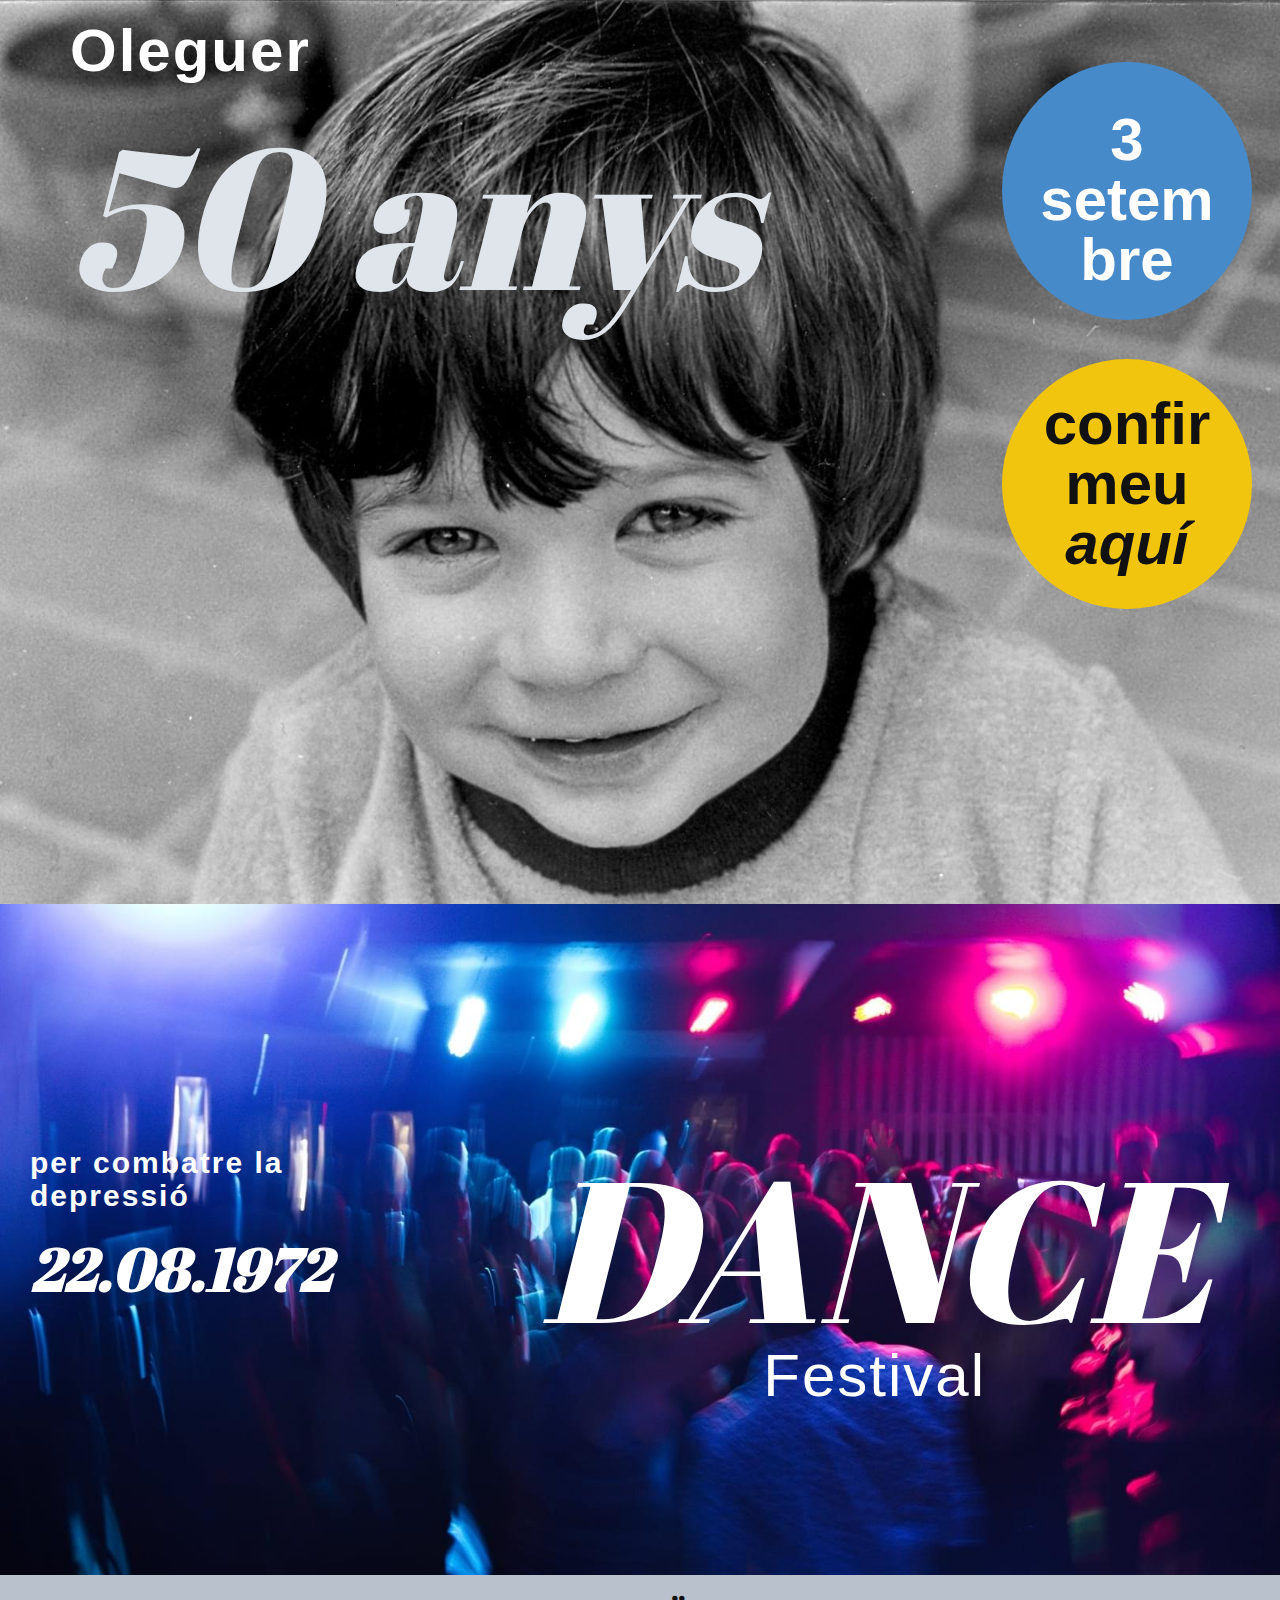
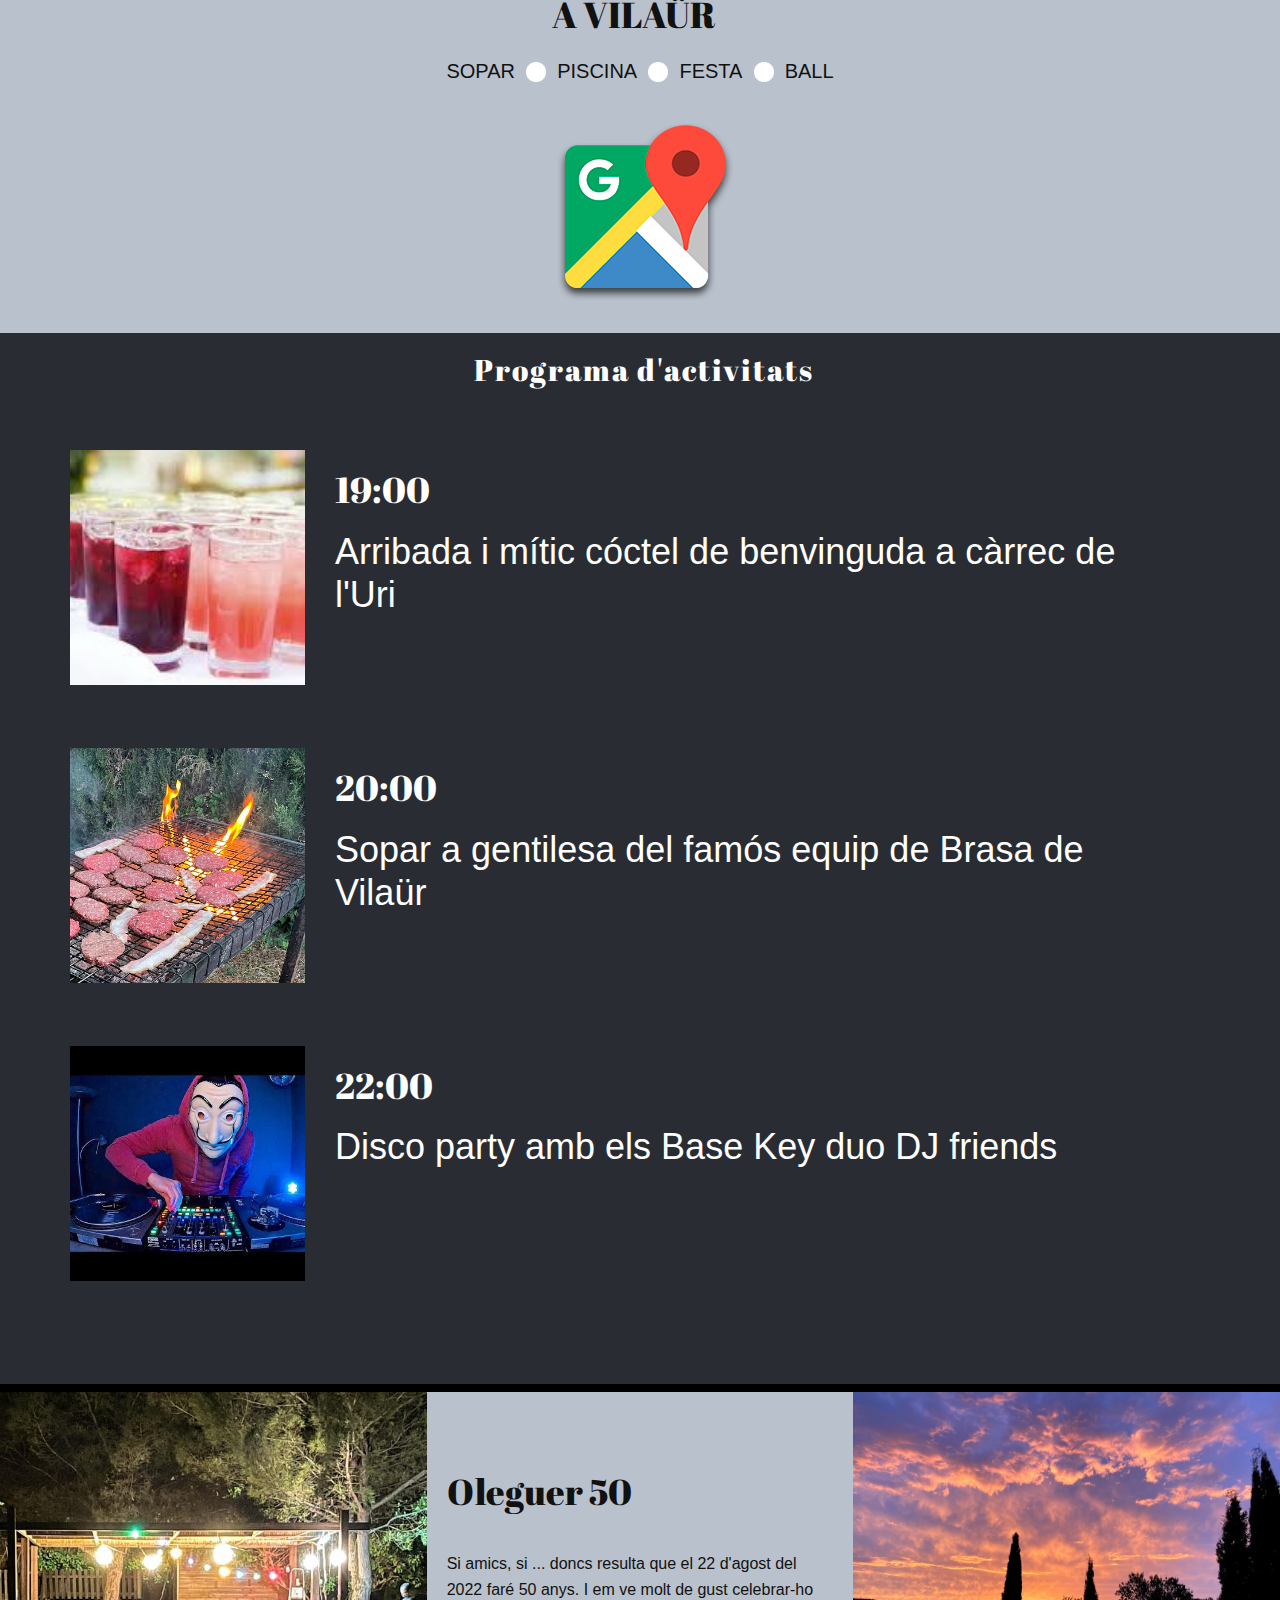
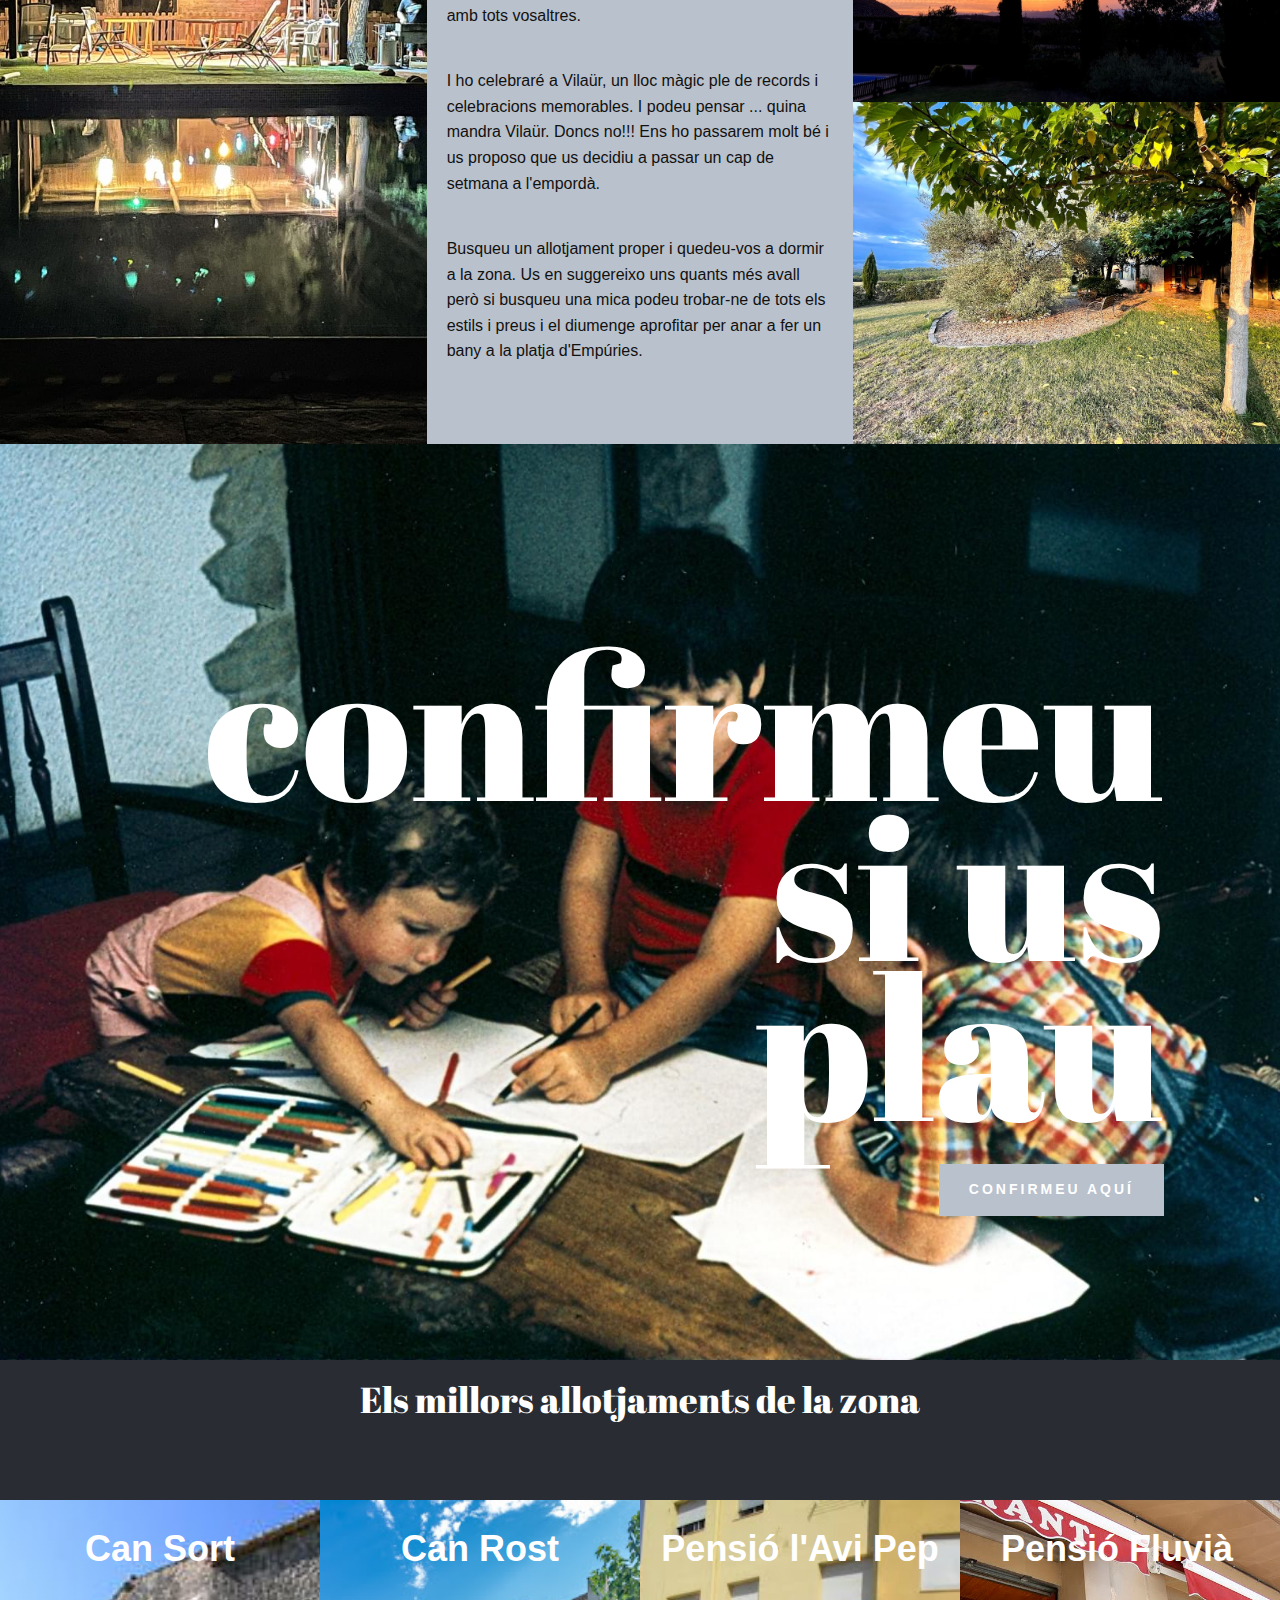
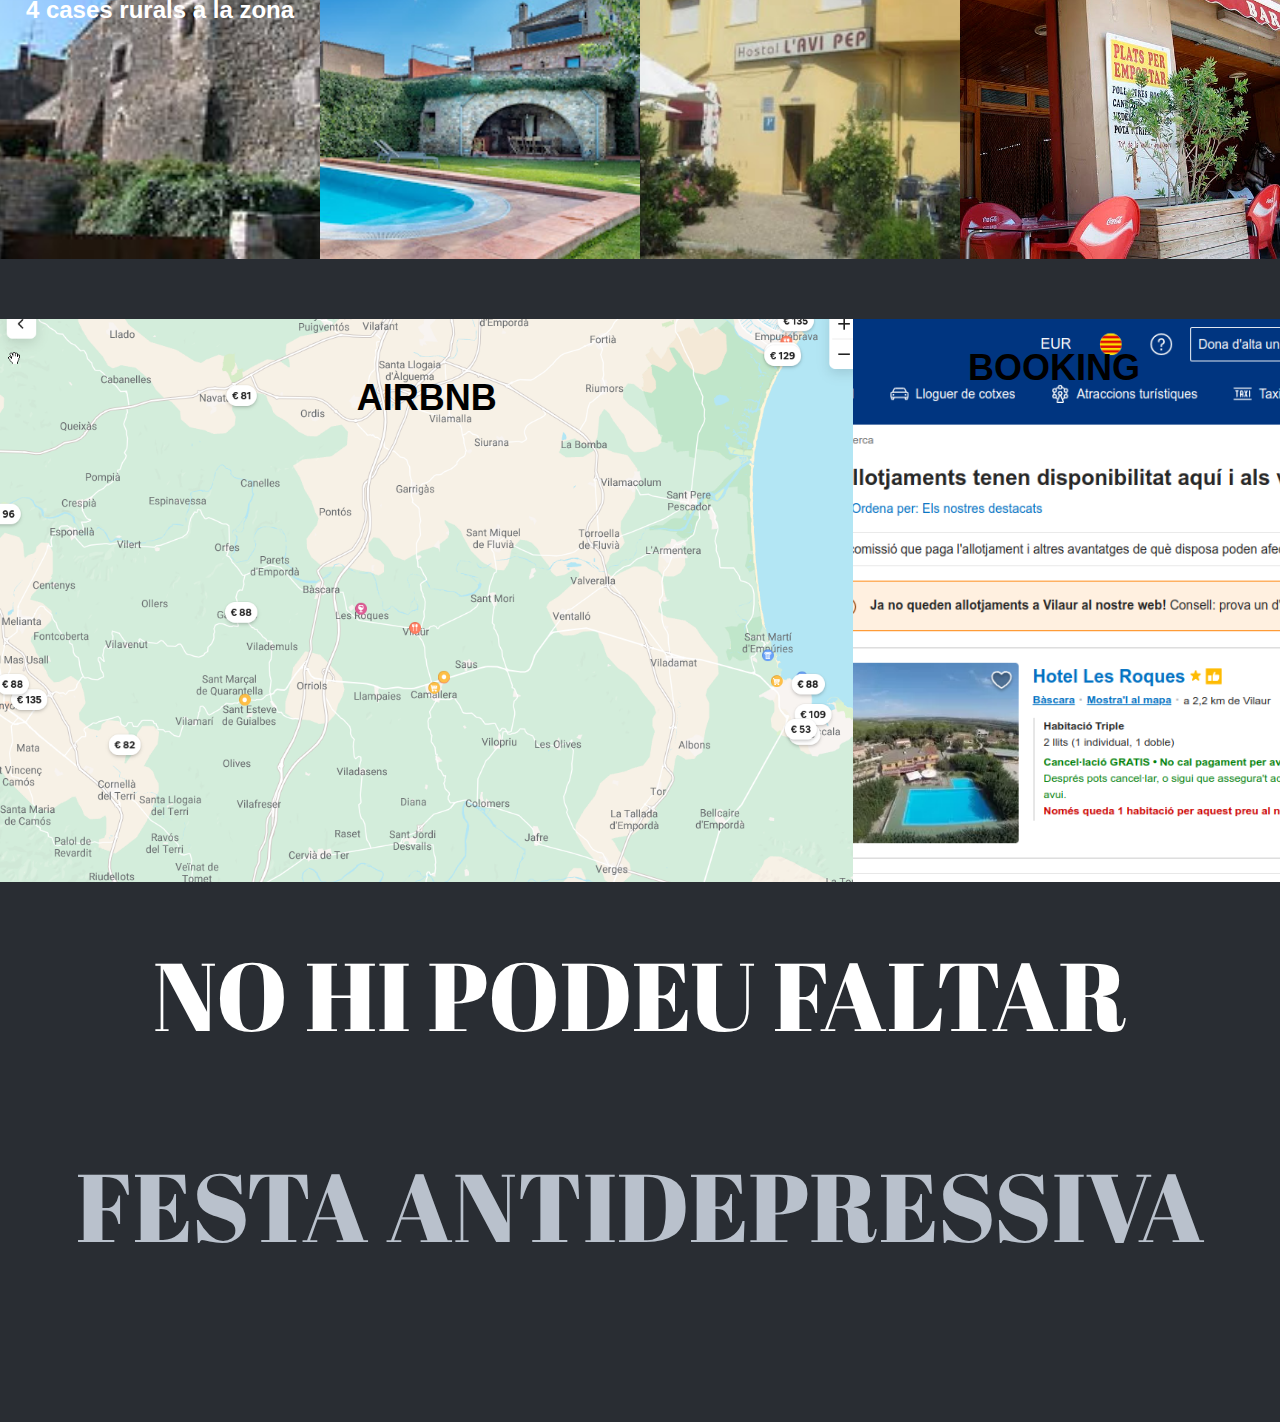
==== 50.html @ 733572c8 "Afegeixo title" ====
<!DOCTYPE html>
<html style="font-size: 16px;"><head>
    <meta name="viewport" content="width=device-width, initial-scale=1.0">
    <meta charset="utf-8">
    <meta name="keywords" content=""><meta name="description" content="">
    <title>Invitació a la celebració dels 50 anys de l'Oleguer.</title>
    <link rel="stylesheet" href="nicepage.css" media="screen">
    <script class="u-script" type="text/javascript" src="jquery-1.9.1.min.js" defer=""></script>
    <script class="u-script" type="text/javascript" src="nicepage.js" defer=""></script>
<link rel="stylesheet" data-font="Abril+Fatface:400" href="https://fonts.googleapis.com/css?family=Abril+Fatface:400">
<link rel="icon" type="image/x-icon" href="images/favicon.ico">
</head>
<body class="u-body u-hide-header u-xl-mode" data-style="blank" data-posts="" data-global-section-properties="{&quot;colorings&quot;:{&quot;light&quot;:[&quot;clean&quot;],&quot;colored&quot;:[&quot;clean&quot;],&quot;dark&quot;:[&quot;dark&quot;]}}" data-source="fix" data-template-id="1305316" data-lang="en" data-page-sections-style="[]" data-page-coloring-types="{&quot;light&quot;:[&quot;clean&quot;],&quot;colored&quot;:[&quot;clean&quot;],&quot;dark&quot;:[&quot;dark&quot;]}" data-page-category="&quot;Basic&quot;"><section class="u-align-left u-clearfix u-image u-block-00aa-1" custom-posts-hash="[]" data-style="blank" data-section-properties="{&quot;margin&quot;:&quot;none&quot;,&quot;stretch&quot;:true}" id="carousel_54cc" data-source="functional_fix" data-id="00aa" data-image-width="1623" data-image-height="1080">
        <div class="u-clearfix u-sheet u-block-00aa-2">
            
        <h1 class="u-align-left u-heading-font u-text u-text-body-alt-color u-title u-block-00aa-5">Oleguer&nbsp;</h1>
        <h2 class="u-custom-font u-text u-text-palette-5-light-2 u-block-00aa-6">​50 anys</h2>
        <div class="u-align-center u-container-style u-group u-palette-1-base u-shape-circle u-block-00aa-7">
          <div class="u-container-layout u-block-00aa-8">
            <h5 class="u-text u-block-00aa-9">3<br>setembre
              <!--span style="font-size: 2.25rem;"><i>setembre</i></span>
              <span style="font-size: 2.25rem;">​</span-->
            </h5>
          </div>
        </div><div class="u-align-center u-container-style u-group u-palette-3-base u-shape-circle u-block-00aa-10" data-href="https://form.jotform.com/221975116428358">
        <div class="u-container-layout u-valign-middle u-block-00aa-11"><h5 class="u-text u-block-00aa-12">confirmeu<br><i>aquí</i></h5></div>
        </div></div>
        
        
        
        
        
    <style data-mode="XL">@media (min-width: 1200px) {
  .u-block-00aa-1 {
    background-image: url("images/6273350222_73ae196e14_o.jpg");
    background-position: 50% 50%;
  }
  .u-block-00aa-2 {
    min-height: 904px;
  }
  .u-block-00aa-5 {
    font-size: 3.75rem !important;
    line-height: 1 !important;
    font-weight: 700 !important;
    letter-spacing: 2px !important;
    margin-top: 21px !important;
    margin-right: 600px !important;
    margin-bottom: 0 !important;
    margin-left: 0 !important;
  }
  .u-block-00aa-6 {
    font-family: "Abril Fatface" !important;
    font-size: 12.5rem !important;
    font-style: italic !important;
    line-height: 1.2 !important;
    margin-top: 12px !important;
    margin-left: 0 !important;
    margin-right: 0 !important;
    margin-bottom: 0 !important;
  }
  .u-block-00aa-7 {
    width: 250px;
    min-height: 250px;
    height: auto;
    margin-top: -271px;
    margin-right: -42px;
    margin-bottom: 0;
    margin-left: auto;
  }
  .u-block-00aa-8 {
    padding-top: 30px;
    padding-bottom: 30px;
    padding-left: 0;
    padding-right: 0;
  }
  .u-block-00aa-9 {
    font-size: 3.75rem;
    font-weight: 700;
    line-height: 1;
    margin-top: 18px;
    margin-left: 30px;
    margin-right: 30px;
    margin-bottom: 0;
  }
  .u-block-00aa-10 {
    min-height: 250px;
    height: auto;
    width: 250px;
    margin-top: 39px;
    margin-right: -42px;
    margin-bottom: 60px;
    margin-left: auto;
  }
  .u-block-00aa-11 {
    padding-top: 30px;
    padding-bottom: 30px;
    padding-left: 30px;
    padding-right: 30px;
  }
  .u-block-00aa-12 {
    font-size: 3.75rem;
    font-weight: 700;
    line-height: 1;
    margin-top: 0;
    margin-bottom: 0;
    margin-left: 0;
    margin-right: 0;
  }
}</style><style data-mode="LG">@media (max-width: 1199px) and (min-width: 992px) {
  .u-block-00aa-1 {
    background-image: url("images/6273350222_73ae196e14_o.jpg");
    background-position: 50% 50%;
  }
  .u-block-00aa-2 {
    min-height: 745px;
  }
  .u-block-00aa-5 {
    font-size: 3.75rem !important;
    line-height: 1 !important;
    font-weight: 700 !important;
    letter-spacing: 2px !important;
    margin-top: 21px;
    margin-right: 400px;
    margin-bottom: 0;
    margin-left: 0;
  }
  .u-block-00aa-6 {
    font-family: "Abril Fatface" !important;
    font-size: 12.5rem !important;
    font-style: italic !important;
    line-height: 1.2 !important;
    margin-top: 12px;
    margin-left: 0;
    margin-right: 0;
    margin-bottom: 0;
  }
  .u-block-00aa-7 {
    width: 250px;
    min-height: 250px;
    margin-top: -271px;
    margin-right: -42px;
    margin-bottom: 0;
    margin-left: auto;
  }
  .u-block-00aa-8 {
    padding-top: 30px;
    padding-bottom: 30px;
    padding-left: 0;
    padding-right: 0;
  }
  .u-block-00aa-9 {
    font-size: 3.75rem;
    font-weight: 700;
    line-height: 1;
    margin-top: 18px;
    margin-left: 30px;
    margin-right: 30px;
    margin-bottom: 0;
  }
  .u-block-00aa-10 {
    min-height: 250px;
    width: 250px;
    margin-top: 39px;
    margin-right: -42px;
    margin-bottom: 60px;
    margin-left: auto;
  }
  .u-block-00aa-11 {
    padding-top: 30px;
    padding-bottom: 30px;
    padding-left: 30px;
    padding-right: 30px;
  }
  .u-block-00aa-12 {
    font-size: 3.75rem;
    font-weight: 700;
    line-height: 1;
    margin-top: 0;
    margin-bottom: 0;
    margin-left: 0;
    margin-right: 0;
  }
}</style><style data-mode="MD" data-visited="true">@media (max-width: 991px) and (min-width: 768px) {
  .u-block-00aa-1 {
    background-image: url("images/6273350222_73ae196e14_o.jpg");
    background-position: 50% 50%;
  }
  .u-block-00aa-2 {
    min-height: 571px;
  }
  .u-block-00aa-5 {
    font-size: 3.75rem !important;
    line-height: 1 !important;
    font-weight: 700 !important;
    letter-spacing: 2px !important;
    margin-top: 21px;
    margin-right: 180px;
    margin-bottom: 0;
    margin-left: 0;
  }
  .u-block-00aa-6 {
    font-family: "Abril Fatface" !important;
    font-size: 8.5rem !important;
    font-style: italic !important;
    line-height: 1.2 !important;
    margin-top: 12px;
    margin-left: 0;
    margin-right: 0;
    margin-bottom: 0;
  }
  .u-block-00aa-7 {
    width: 250px;
    min-height: 250px;
    margin-top: -271px;
    margin-right: -42px;
    margin-bottom: 0;
    margin-left: auto;
  }
  .u-block-00aa-8 {
    padding-top: 30px;
    padding-bottom: 30px;
    padding-left: 0;
    padding-right: 0;
  }
  .u-block-00aa-9 {
    font-size: 3.75rem;
    font-weight: 700;
    line-height: 1;
    margin-top: 18px;
    margin-left: 30px;
    margin-right: 30px;
    margin-bottom: 0;
  }
  .u-block-00aa-10 {
    min-height: 250px;
    width: 250px;
    margin-top: 39px;
    margin-right: -42px;
    margin-bottom: 60px;
    margin-left: auto;
  }
  .u-block-00aa-11 {
    padding-top: 30px;
    padding-bottom: 30px;
    padding-left: 30px;
    padding-right: 30px;
  }
  .u-block-00aa-12 {
    font-size: 3.75rem;
    font-weight: 700;
    line-height: 1;
    margin-top: 0;
    margin-bottom: 0;
    margin-left: 0;
    margin-right: 0;
  }
}</style><style data-mode="SM">@media (max-width: 767px) and (min-width: 576px) {
  .u-block-00aa-1 {
    background-image: url("images/6273350222_73ae196e14_o.jpg");
    background-position: 50% 50%;
  }
  .u-block-00aa-2 {
    min-height: 428px;
  }
  .u-block-00aa-5 {
    font-size: 3.75rem !important;
    line-height: 1 !important;
    font-weight: 700 !important;
    letter-spacing: 2px !important;
    margin-top: 21px;
    margin-right: 0;
    margin-bottom: 0;
    margin-left: 0;
  }
  .u-block-00aa-6 {
    font-family: "Abril Fatface" !important;
    font-size: 6.5rem !important;
    font-style: italic !important;
    line-height: 1.2 !important;
    margin-top: 12px;
    margin-left: 0;
    margin-right: 0;
    margin-bottom: 0;
  }
  .u-block-00aa-7 {
    width: 250px;
    min-height: 250px;
    margin-top: -271px;
    margin-right: -42px;
    margin-bottom: 0;
    margin-left: auto;
  }
  .u-block-00aa-8 {
    padding-top: 30px;
    padding-bottom: 30px;
    padding-left: 0;
    padding-right: 0;
  }
  .u-block-00aa-9 {
    font-size: 3.75rem;
    font-weight: 700;
    line-height: 1;
    margin-top: 18px;
    margin-left: 30px;
    margin-right: 30px;
    margin-bottom: 0;
  }
  .u-block-00aa-10 {
    min-height: 250px;
    width: 250px;
    margin-top: 39px;
    margin-right: -42px;
    margin-bottom: 60px;
    margin-left: auto;
  }
  .u-block-00aa-11 {
    padding-top: 30px;
    padding-bottom: 30px;
    padding-left: 10px;
    padding-right: 10px;
  }
  .u-block-00aa-12 {
    font-size: 3.75rem;
    font-weight: 700;
    line-height: 1;
    margin-top: 0;
    margin-bottom: 0;
    margin-left: 0;
    margin-right: 0;
  }
}</style><style data-mode="XS" data-visited="true">@media (max-width: 575px) {
  .u-block-00aa-1 {
    background-image: url("images/6273350222_73ae196e14_o.jpg");
    background-position: 50% 50%;
  }
  .u-block-00aa-2 {
    min-height: 269px;
  }
  .u-block-00aa-5 {
    font-size: 3rem !important;
    line-height: 1 !important;
    font-weight: 700 !important;
    letter-spacing: 2px !important;
    margin-top: 21px;
    margin-right: 0;
    margin-bottom: 0;
    margin-left: 0;
  }
  .u-block-00aa-6 {
    font-family: "Abril Fatface" !important;
    font-size: 7.5rem !important;
    font-style: italic !important;
    line-height: 1.2 !important;
    margin-top: 12px;
    margin-left: 0;
    margin-right: 0;
    margin-bottom: 0;
  }
  .u-block-00aa-7 {
    width: 150px;
    min-height: 110px;
    #margin-top: -271px;
    #margin-right: -42px;
    margin-bottom: 0;
    margin-left: auto;
    border-radius: 0%;
    float: left;
  }
  .u-block-00aa-8 {
    padding-top: 0px;
    padding-bottom: 0px;
    padding-left: 0;
    padding-right: 0;
  }
  .u-block-00aa-9 {
    font-size: 1.75rem;
    font-weight: 700;
    line-height: 1;
    margin-top: 18px;
    margin-left: 30px;
    margin-right: 30px;
    margin-bottom: 0;
  }
  .u-block-00aa-10 {
    min-height: 110px;
    width: 150px;
    margin-top: 0px;
    margin-right: 25px;
    margin-bottom: 60px;
    margin-left: auto;
    border-radius: 0%;
    float: right;
  }
  .u-block-00aa-11 {
    padding-top: 0px;
    padding-bottom: 0px;
    padding-left: 10px;
    padding-right: 10px;
  }!important
  .u-block-00aa-12 {
    font-size: 1.75rem;
    font-weight: 700;
    line-height: 1;
    margin-top: 0;
    margin-bottom: 0;
    margin-left: 0;
    margin-right: 0;
  }
}</style></section><section class="u-clearfix u-image u-block-8f3b-1" custom-posts-hash="[]" data-style="blank" data-section-properties="{&quot;margin&quot;:&quot;none&quot;,&quot;stretch&quot;:true}" id="carousel_bd30" data-source="functional_fix" data-id="8f3b" data-image-width="1620" data-image-height="1080">
        <div class="u-clearfix u-expanded-width u-layout-wrap u-block-8f3b-3">
            <div class="u-layout">
                <div class="u-layout-row">
                    <div class="u-align-center-sm u-align-center-xs u-container-style u-layout-cell u-left-cell u-size-22 u-block-8f3b-4">
                        <div class="u-container-layout u-block-8f3b-5">
                            <h2 class="u-text u-text-body-alt-color u-block-8f3b-11">per combatre la depressió</h2>
                            <h3 class="u-custom-font u-text u-text-body-alt-color u-block-8f3b-12">22.08.1972</h3>
                            
                        </div>
                    </div>
                    <div class="u-align-center u-container-style u-layout-cell u-right-cell u-shape-rectangle u-size-38 u-block-8f3b-6">
                        <div class="u-container-layout u-block-8f3b-7">
                            <h1 class="u-custom-font u-text u-text-body-alt-color u-title u-block-8f3b-9">dance</h1>
                                <h1 class="u-text u-text-body-alt-color u-block-8f3b-10">Festival</h1>
                        </div>
                    </div>
                </div>
            </div>
        </div>
        <style data-mode="XL" data-visited="true">@media (min-width: 1200px) {
  .u-block-8f3b-1 {
    background-image: url("images/pexels-photo-801863.jpeg");
    background-position: 50% 50%;
    min-height: 671px;
  }
  .u-block-8f3b-3 {
    margin-top: 50px;
    margin-bottom: -36px;
  }
  .u-block-8f3b-4 {
    min-height: 571px;
  }
  .u-block-8f3b-5 {
    padding-top: 30px;
    padding-bottom: 30px;
    padding-left: 30px;
    padding-right: 30px;
  }
  .u-block-8f3b-11 {
    margin-top: 162px !important;
    margin-bottom: 0 !important;
    font-size: 1.875rem !important;
    letter-spacing: 2px !important;
    text-transform: none !important;
    font-weight: 700 !important;
  }
  .u-block-8f3b-12 {
    font-size: 3.75rem !important;
    margin-bottom: 0 !important;
    margin-top: 20px !important;
    font-style: italic !important;
    font-weight: 700 !important;
    font-family: "Abril Fatface" !important;
  }
  .u-block-8f3b-6 {
    min-height: 571px;
  }
  .u-block-8f3b-7 {
    padding-top: 0;
    padding-left: 30px;
    padding-right: 30px;
    padding-bottom: 30px;
  }
  .u-block-8f3b-9 {
    text-transform: uppercase;
    font-size: 12.5rem !important;
    line-height: 1 !important;
    font-family: "Abril Fatface";
    font-style: italic !important;
    font-weight: 400 !important;
    margin-top: 192px !important;
    margin-left: 0 !important;
    margin-right: 0 !important;
    margin-bottom: 0 !important;
  }
  .u-block-8f3b-10 {
    line-height: 1 !important;
    font-size: 3.75rem !important;
    letter-spacing: 2px !important;
    text-transform: none !important;
    margin-top: 0 !important;
    margin-bottom: 0 !important;
    margin-left: 0 !important;
    margin-right: 0 !important;
  }
}</style>
        <style data-mode="LG" data-visited="true">@media (max-width: 1199px) and (min-width: 992px) {
  .u-block-8f3b-1 {
    min-height: 571px;
    background-image: url("images/pexels-photo-801863.jpeg");
    background-position: 50% 50%;
  }
  .u-block-8f3b-3 {
    margin-top: 50px;
    margin-bottom: -123px;
    position: relative;
  }
  .u-block-8f3b-4 {
    min-height: 471px;
  }
  .u-block-8f3b-5 {
    padding-top: 30px;
    padding-bottom: 30px;
    padding-left: 30px;
    padding-right: 30px;
  }
  .u-block-8f3b-11 {
    margin-top: 162px !important;
    font-weight: 700 !important;
    text-transform: none !important;
    margin-bottom: 0 !important;
    font-size: 1.875rem !important;
    letter-spacing: 2px !important;
  }
  .u-block-8f3b-12 {
    font-size: 3.75rem !important;
    font-weight: 700 !important;
    margin-bottom: 0 !important;
    margin-top: 20px !important;
    font-style: italic !important;
    font-family: "Abril Fatface" !important;
  }
  .u-block-8f3b-6 {
    min-height: 471px;
  }
  .u-block-8f3b-7 {
    padding-top: 0;
    padding-bottom: 30px;
    padding-left: 30px;
    padding-right: 30px;
  }
  .u-block-8f3b-9 {
    font-weight: 400 !important;
    text-transform: uppercase !important;
    font-size: 9.375rem !important;
    line-height: 1 !important;
    font-family: "Abril Fatface" !important;
    font-style: italic !important;
    margin-top: 0;
    margin-bottom: 0;
    margin-left: 0;
    margin-right: 0;
  }
  .u-block-8f3b-10 {
    text-transform: none !important;
    font-size: 3.75rem !important;
    line-height: 1 !important;
    margin-top: 0 !important;
    margin-bottom: 0;
    margin-left: 0;
    margin-right: 0;
    letter-spacing: 2px !important;
  }
}</style>
        <style data-mode="MD" data-visited="true">@media (max-width: 991px) and (min-width: 768px) {
  .u-block-8f3b-1 {
    min-height: 495px;
    background-image: url("images/pexels-photo-801863.jpeg");
    background-position: 50% 50%;
  }
  .u-block-8f3b-3 {
    margin-top: 50px;
    margin-bottom: -132px;
    position: relative;
  }
  .u-block-8f3b-4 {
    min-height: 395px;
  }
  .u-block-8f3b-5 {
    padding-top: 30px;
    padding-bottom: 30px;
    padding-left: 30px;
    padding-right: 30px;
  }
  .u-block-8f3b-11 {
    margin-top: 162px;
    font-weight: 700;
    text-transform: none;
    margin-bottom: 0;
    font-size: 1.875rem;
    letter-spacing: 2px;
  }
  .u-block-8f3b-12 {
    font-size: 2.25rem;
    font-weight: 700;
    margin-bottom: 0;
    margin-top: 20px;
    font-style: italic;
    font-family: "Abril Fatface";
  }
  .u-block-8f3b-6 {
    min-height: 395px;
  }
  .u-block-8f3b-7 {
    padding-top: 0;
    padding-bottom: 30px;
    padding-left: 30px;
    padding-right: 30px;
  }
  .u-block-8f3b-9 {
    font-weight: 400;
    text-transform: uppercase;
    font-size: 8rem;
    line-height: 1;
    font-family: "Abril Fatface";
    font-style: italic;
    margin-top: 0;
    margin-bottom: 0;
    margin-left: 0;
    margin-right: 0;
  }
  .u-block-8f3b-10 {
    text-transform: none;
    font-size: 3.75rem;
    line-height: 1;
    margin-top: 0;
    margin-bottom: 0;
    margin-left: 0;
    margin-right: 0;
    letter-spacing: 2px;
  }
}</style>
        <style data-mode="SM" data-visited="true">@media (max-width: 767px) and (min-width: 576px) {
  .u-block-8f3b-1 {
    min-height: 536px;
    background-image: url("images/pexels-photo-801863.jpeg");
    background-position: 50% 50%;
  }
  .u-block-8f3b-3 {
    margin-top: 50px;
    margin-bottom: 26px;
    position: relative;
  }
  .u-block-8f3b-4 {
    min-height: 100px;
  }
  .u-block-8f3b-5 {
    padding-top: 30px;
    padding-bottom: 30px;
    padding-left: 10px;
    padding-right: 10px;
  }
  .u-block-8f3b-11 {
    font-weight: 700 !important;
    text-transform: none !important;
    font-size: 1.875rem !important;
    letter-spacing: 2px !important;
    width: auto;
    margin-top: 0;
    margin-bottom: 0;
    margin-left: 0;
    margin-right: 0;
  }
  .u-block-8f3b-12 {
    font-size: 2.25rem !important;
    font-weight: 700 !important;
    font-style: italic !important;
    font-family: "Abril Fatface" !important;
    width: auto;
    margin-top: 20px;
    margin-left: 0;
    margin-right: 0;
    margin-bottom: 0;
  }
  .u-block-8f3b-6 {
    min-height: 100px;
  }
  .u-block-8f3b-7 {
    padding-top: 0;
    padding-bottom: 30px;
    padding-left: 10px;
    padding-right: 10px;
  }
  .u-block-8f3b-9 {
    font-weight: 400;
    text-transform: uppercase;
    font-size: 8rem;
    line-height: 1;
    font-family: "Abril Fatface";
    font-style: italic;
    margin-top: 0;
    margin-left: 0;
    margin-right: 0;
    margin-bottom: 0;
  }
  .u-block-8f3b-10 {
    text-transform: none;
    font-size: 3.75rem;
    line-height: 1;
    margin-top: 0;
    margin-bottom: 0;
    margin-left: 0;
    margin-right: 0;
    letter-spacing: 2px;
  }
}</style>
        <style data-mode="XS" data-visited="true">@media (max-width: 575px) {
  .u-block-8f3b-1 {
    min-height: 337px;
    background-image: url("images/pexels-photo-801863.jpeg");
    background-position: 50% 50%;
  }
  .u-block-8f3b-3 {
    margin-top: 50px;
    margin-bottom: 26px;
    position: relative;
  }
  .u-block-8f3b-4 {
    min-height: 100px;
  }
  .u-block-8f3b-5 {
    padding-top: 30px;
    padding-bottom: 30px;
    padding-left: 10px;
    padding-right: 10px;
  }
  .u-block-8f3b-11 {
    margin-top: 0;
    font-weight: 700 !important;
    text-transform: none !important;
    margin-bottom: 0 !important;
    font-size: 1.5rem !important;
    letter-spacing: 2px !important;
    width: auto;
    margin-left: 0;
    margin-right: 0;
  }
  .u-block-8f3b-12 {
    font-size: 2.75rem;
    font-weight: 700;
    margin-bottom: 0;
    margin-top: 20px;
    font-style: italic;
    font-family: "Abril Fatface";
    width: auto;
    margin-left: 0;
    margin-right: 0;
  }
  .u-block-8f3b-6 {
    min-height: 100px;
  }
  .u-block-8f3b-7 {
    padding-top: 0;
    padding-bottom: 30px;
    padding-left: 10px;
    padding-right: 10px;
  }
  .u-block-8f3b-9 {
    font-weight: 400;
    text-transform: uppercase;
    font-size: 6rem;
    line-height: 1;
    font-family: "Abril Fatface";
    font-style: italic;
    margin-top: 134px;
    margin-left: 0;
    margin-right: 0;
    margin-bottom: 0;
  }
  .u-block-8f3b-10 {
    text-transform: none;
    font-size: 2.25rem;
    line-height: 1;
    letter-spacing: 2px;
    margin-top: 0;
    margin-bottom: 0;
    margin-left: 0;
    margin-right: 0;
  }
}</style>
    </section><section class="u-align-center u-clearfix u-palette-5-base u-block-e535-1" custom-posts-hash="[]" data-style="blank" data-section-properties="{&quot;margin&quot;:&quot;none&quot;,&quot;stretch&quot;:true}" id="sec-2915" data-source="Blank" data-id="e535">
  <div class="u-clearfix u-sheet u-valign-middle-sm u-valign-middle-xs u-block-e535-2"><h2 class="u-custom-font u-text u-text-default u-block-e535-3">​A VILAÜR&nbsp;&nbsp;</h2><p class="u-text u-block-e535-4">SOPAR&nbsp;&nbsp;<span class="u-file-icon u-icon u-text-white u-block-e535-5"><img src="[data-uri]" alt="" data-original-src="images/481037-14.png" data-color="#000000"></span>&nbsp; PISCINA&nbsp;&nbsp;<span class="u-file-icon u-icon u-text-white u-block-e535-6"><img src="[data-uri]" alt="" data-original-src="images/481037-14.png" data-color="#000000"></span>&nbsp; FESTA&nbsp;&nbsp;<span class="u-file-icon u-icon u-text-white u-block-e535-7"><img src="[data-uri]" alt="" data-original-src="images/481037-14.png" data-color="#000000"></span>&nbsp; BALL</p>
    <a href="https://goo.gl/maps/9G5BFUnwrTUiEoLR7"><img src="images/pin-google-maps.png" /></a>

	</div>
<style data-mode="XL" data-visited="true">@media (min-width: 1200px) {
  .u-block-e535-1 {
    background-image: none;
  }
  .u-block-e535-2 {
    min-height: 310px;
  }
  .u-block-e535-3 {
    font-family: "Abril Fatface";
    font-size: 6rem;
    margin-top: 60px;
    margin-left: auto;
    margin-right: auto;
    margin-bottom: 0;
  }
  .u-block-e535-4 {
    font-size: 1.25rem;
    width: 541px;
    margin-top: 20px;
    margin-left: auto;
    margin-right: auto;
    margin-bottom: 0;
  }
  .u-block-e535-5 {
    font-size: 0.7em;
  }
  .u-block-e535-6 {
    font-size: 0.7em;
    background-image: none;
  }
  .u-block-e535-7 {
    font-size: 0.7em;
    background-image: none;
  }
  .u-block-e535-8 {
    width: 64px;
    margin-top: 30px;
    margin-left: auto;
    margin-right: auto;
    margin-bottom: 60px;
  }
}</style><style data-mode="LG">@media (max-width: 1199px) and (min-width: 992px) {
  .u-block-e535-1 {
    background-image: none;
  }
  .u-block-e535-2 {
    min-height: 310px;
  }
  .u-block-e535-3 {
    margin-bottom: 0;
    font-family: "Abril Fatface";
    font-size: 6rem;
    margin-top: 60px;
    margin-left: auto;
    margin-right: auto;
  }
  .u-block-e535-4 {
    margin-top: 20px;
    margin-right: auto;
    margin-bottom: 0;
    margin-left: auto;
    font-size: 1.25rem;
    width: 541px;
  }
  .u-block-e535-5 {
    font-size: 0.7em;
  }
  .u-block-e535-6 {
    background-image: none;
    font-size: 0.7em;
  }
  .u-block-e535-7 {
    background-image: none;
    font-size: 0.7em;
  }
  .u-block-e535-8 {
    width: 64px;
    margin-top: 30px;
    margin-left: auto;
    margin-right: auto;
    margin-bottom: 60px;
  }
}</style><style data-mode="MD">@media (max-width: 991px) and (min-width: 768px) {
  .u-block-e535-1 {
    background-image: none;
  }
  .u-block-e535-2 {
    min-height: 310px;
  }
  .u-block-e535-3 {
    margin-bottom: 0;
    font-family: "Abril Fatface";
    font-size: 6rem;
    margin-top: 60px;
    margin-left: auto;
    margin-right: auto;
  }
  .u-block-e535-4 {
    margin-top: 20px;
    margin-right: auto;
    margin-bottom: 0;
    margin-left: auto;
    font-size: 1.25rem;
    width: 541px;
  }
  .u-block-e535-5 {
    font-size: 0.7em;
  }
  .u-block-e535-6 {
    background-image: none;
    font-size: 0.7em;
  }
  .u-block-e535-7 {
    background-image: none;
    font-size: 0.7em;
  }
  .u-block-e535-8 {
    width: 64px;
    margin-top: 30px;
    margin-left: auto;
    margin-right: auto;
    margin-bottom: 60px;
  }
}</style><style data-mode="SM" data-visited="true">@media (max-width: 767px) and (min-width: 576px) {
  .u-block-e535-1 {
    background-image: none;
  }
  .u-block-e535-2 {
    min-height: 310px;
  }
  .u-block-e535-3 {
    font-family: "Abril Fatface";
    font-size: 6rem;
    margin-top: 43px;
    margin-left: auto;
    margin-right: auto;
    margin-bottom: 0;
  }
  .u-block-e535-4 {
    font-size: 1.25rem;
    width: 540px;
    margin-top: 20px;
    margin-left: auto;
    margin-right: auto;
    margin-bottom: 43px;
  }
  .u-block-e535-5 {
    font-size: 0.7em;
  }
  .u-block-e535-6 {
    background-image: none;
    font-size: 0.7em;
  }
  .u-block-e535-7 {
    background-image: none;
    font-size: 0.7em;
  }
  .u-block-e535-8 {
    width: 64px;
    margin-top: 30px;
    margin-left: auto;
    margin-right: auto;
    margin-bottom: 60px;
  }
}</style><style data-mode="XS" data-visited="true">@media (max-width: 575px) {
  .u-block-e535-1 {
    background-image: none;
  }
  .u-block-e535-2 {
    min-height: 310px;
  }
  .u-block-e535-3 {
    font-family: "Abril Fatface";
    font-size: 3rem;
    margin-top: -3px;
    margin-left: auto;
    margin-right: auto;
    margin-bottom: 0;
  }
  .u-block-e535-4 {
    font-size: 1.25rem;
    width: 340px;
    margin-top: 20px;
    margin-left: auto;
    margin-right: auto;
    margin-bottom: -3px;
  }
  .u-block-e535-5 {
    font-size: 0.7em;
  }
  .u-block-e535-6 {
    background-image: none;
    font-size: 0.7em;
  }
  .u-block-e535-7 {
    background-image: none;
    font-size: 0.7em;
  }
  .u-block-e535-8 {
    width: 64px;
    margin-top: 30px;
    margin-left: auto;
    margin-right: auto;
    margin-bottom: 60px;
  }
}</style></section><section class="u-align-center u-clearfix u-palette-5-dark-3 u-block-7d73-1" custom-posts-hash="[]" data-style="blank" data-section-properties="{&quot;margin&quot;:&quot;none&quot;,&quot;stretch&quot;:true}" id="carousel_39ce" data-source="functional_fix" data-id="7d73">
  <div class="u-clearfix u-sheet u-block-7d73-2"><h1 class="u-custom-font u-text u-block-7d73-11">​<span class="u-icon u-block-7d73-26"></span>&nbsp;Programa d'activitats</h1><div class="u-expanded-width u-list u-block-7d73-3"><div class="u-repeater u-block-7d73-4">
    <div class="u-container-style u-list-item u-repeater-item u-block-7d73-5"><div class="u-container-layout u-similar-container u-block-7d73-6"><img src="images/cocktail.jpeg" alt="" class="u-image u-image-default u-preserve-proportions u-block-7d73-12" data-image-width="154" data-image-height="154"><h2 class="u-custom-font u-text u-block-7d73-15">19:00</h2><h5 class="u-custom-font u-font-pt-sans u-text u-block-7d73-18">Arribada i mític cóctel de benvinguda a càrrec de l'Uri</h5></div></div>
    <div class="u-container-style u-list-item u-repeater-item u-block-7d73-7"><div class="u-container-layout u-similar-container u-block-7d73-8"><img src="images/IMG_0306.jpg" alt="" class="u-image u-image-default u-preserve-proportions u-block-7d73-13" data-image-width="409" data-image-height="409"><h2 class="u-custom-font u-text u-block-7d73-16">20:00</h2><h5 class="u-custom-font u-font-pt-sans u-text u-block-7d73-19">Sopar a gentilesa del famós equip de Brasa de Vilaür</h5></div></div>
    <div class="u-container-style u-list-item u-repeater-item u-block-7d73-9"><div class="u-container-layout u-similar-container u-block-7d73-10"><img src="images/hqdefault.jpg" alt="" class="u-image u-image-default u-preserve-proportions u-block-7d73-14" data-image-width="360" data-image-height="360"><h2 class="u-custom-font u-text u-block-7d73-17">22:00</h2><h5 class="u-custom-font u-font-pt-sans u-text u-block-7d73-20">Disco party amb els Base Key duo DJ friends</h5></div></div>
</div></div></div>
<style data-mode="XL" data-visited="true">@media (min-width: 1200px) {
  .u-block-7d73-1 {
    background-image: none;
  }
  .u-block-7d73-2 {
    min-height: 1051px;
  }
  .u-block-7d73-11 {
    font-size: 6rem;
    letter-spacing: 2px;
    font-weight: 300;
    font-family: "Abril Fatface";
    margin-top: 63px;
    margin-left: 0;
    margin-right: 0;
    margin-bottom: 0;
  }
  .u-block-7d73-3 {
    margin-top: 30px;
    margin-bottom: 60px;
  }
  .u-block-7d73-4 {
    grid-template-columns: repeat(1, 100%);
    min-height: 883px;
    grid-gap: 10px;
  }
  .u-block-7d73-6 {
    padding-top: 30px;
    padding-right: 30px;
    padding-bottom: 22px;
    padding-left: 0;
  }
  .u-block-7d73-12 {
    width: 235px;
    height: 235px;
    margin-top: 0;
    margin-right: auto;
    margin-bottom: 0;
    margin-left: 0;
    float: left;
  }
  .u-block-7d73-15 {
    font-family: "Abril Fatface";
    margin-top: -235px;
    margin-right: 0;
    margin-bottom: 0;
    margin-left: 265px;
    font-size: 2.25rem;
  }
  .u-block-7d73-18 {
    margin-left: 265px;
    margin-right: 0;
    font-size: 2.25rem;
    margin-bottom: 0;
  }
  .u-block-7d73-8 {
    padding-top: 30px;
    padding-right: 30px;
    padding-bottom: 22px;
    padding-left: 0;
  }
  .u-block-7d73-13 {
    width: 235px;
    height: 235px;
    margin-top: 0;
    margin-right: auto;
    margin-bottom: 0;
    margin-left: 0;
    float:left;
  }
  .u-block-7d73-16 {
    font-family: "Abril Fatface";
    margin-top: -235px;
    margin-right: 0;
    margin-bottom: 0;
    margin-left: 265px;
    font-size: 2.25rem;
  }
  .u-block-7d73-19 {
    margin-left: 265px;
    margin-right: 0;
    font-size: 2.25rem;
    margin-bottom: 0;
  }
  .u-block-7d73-10 {
    padding-top: 30px;
    padding-right: 30px;
    padding-bottom: 22px;
    padding-left: 0;
  }
  .u-block-7d73-14 {
    width: 235px;
    height: 235px;
    margin-top: 0;
    margin-right: auto;
    margin-bottom: 0;
    margin-left: 0;
    float: left;
  }
  .u-block-7d73-17 {
    font-family: "Abril Fatface";
    margin-top: -235px;
    margin-right: 0;
    margin-bottom: 0;
    margin-left: 265px;
    font-size: 2.25rem;
  }
  .u-block-7d73-20 {
    margin-left: 265px;
    margin-right: 0;
    font-size: 2.25rem;
    margin-bottom: 0;
  }
}</style><style data-mode="LG" data-visited="true">@media (max-width: 1199px) and (min-width: 992px) {
  .u-block-7d73-1 {
    background-image: none;
  }
  .u-block-7d73-2 {
    min-height: 1051px;
  }
  .u-block-7d73-11 {
    font-weight: 300;
    letter-spacing: 2px;
    margin-top: 63px;
    margin-left: 0;
    margin-right: 0;
    margin-bottom: 0;
    font-size: 6rem;
    font-family: "Abril Fatface";
  }
  .u-block-7d73-3 {
    margin-top: 30px;
    margin-bottom: 60px;
    height: auto;
  }
  .u-block-7d73-4 {
    grid-template-columns: 100%;
    min-height: 883px;
    grid-gap: 10px;
  }
  .u-block-7d73-6 {
    padding-top: 30px;
    padding-bottom: 22px;
    padding-left: 0;
    padding-right: 30px;
  }
  .u-block-7d73-12 {
    width: 235px;
    height: 235px;
    margin-top: 0;
    margin-right: auto;
    margin-bottom: 0;
    margin-left: 0;
  }
  .u-block-7d73-15 {
    width: auto;
    margin-top: -235px;
    margin-right: 0;
    margin-bottom: 0;
    margin-left: 274px;
    font-size: 2.25rem;
    font-family: "Abril Fatface";
  }
  .u-block-7d73-18 {
    font-size: 2.25rem;
    width: auto;
    margin-top: 20px;
    margin-right: 0;
    margin-bottom: 0;
    margin-left: 274px;
  }
  .u-block-7d73-8 {
    padding-top: 30px;
    padding-bottom: 22px;
    padding-left: 0;
    padding-right: 30px;
  }
  .u-block-7d73-13 {
    width: 235px;
    height: 235px;
    margin-top: 0;
    margin-right: auto;
    margin-bottom: 0;
    margin-left: 0;
  }
  .u-block-7d73-16 {
    width: auto;
    margin-top: -235px;
    margin-right: 0;
    margin-bottom: 0;
    margin-left: 274px;
    font-size: 2.25rem;
    font-family: "Abril Fatface";
  }
  .u-block-7d73-19 {
    font-size: 2.25rem;
    width: auto;
    margin-top: 20px;
    margin-right: 0;
    margin-bottom: 0;
    margin-left: 274px;
  }
  .u-block-7d73-10 {
    padding-top: 30px;
    padding-bottom: 22px;
    padding-left: 0;
    padding-right: 30px;
  }
  .u-block-7d73-14 {
    width: 235px;
    height: 235px;
    margin-top: 0;
    margin-right: auto;
    margin-bottom: 0;
    margin-left: 0;
    float: left;
  }
  .u-block-7d73-17 {
    width: auto;
    margin-top: -235px;
    margin-right: 0;
    margin-bottom: 0;
    margin-left: 274px;
    font-size: 2.25rem;
    font-family: "Abril Fatface";
  }
  .u-block-7d73-20 {
    font-size: 2.25rem;
    width: auto;
    margin-top: 20px;
    margin-right: 0;
    margin-bottom: 0;
    margin-left: 274px;
  }
}</style><style data-mode="MD" data-visited="true">@media (max-width: 991px) and (min-width: 768px) {
  .u-block-7d73-1 {
    background-image: none;
  }
  .u-block-7d73-2 {
    min-height: 1051px;
  }
  .u-block-7d73-11 {
    font-weight: 300;
    letter-spacing: 2px;
    margin-top: 63px;
    margin-left: 0;
    margin-right: 0;
    margin-bottom: 0;
    font-size: 6rem;
    font-family: "Abril Fatface";
  }
  .u-block-7d73-3 {
    margin-top: 30px;
    margin-bottom: 60px;
    height: auto;
  }
  .u-block-7d73-4 {
    grid-template-columns: 100%;
    min-height: 883px;
    grid-gap: 10px;
  }
  .u-block-7d73-6 {
    padding-top: 30px;
    padding-bottom: 22px;
    padding-left: 0;
    padding-right: 30px;
  }
  .u-block-7d73-12 {
    width: 235px;
    height: 235px;
    margin-top: 0;
    margin-right: auto;
    margin-bottom: 0;
    margin-left: 0;
  }
  .u-block-7d73-15 {
    width: auto;
    margin-top: -235px;
    margin-right: 0;
    margin-bottom: 0;
    margin-left: 263px;
    font-size: 2.25rem;
    font-family: "Abril Fatface";
  }
  .u-block-7d73-18 {
    font-size: 2.25rem;
    width: auto;
    margin-top: 20px;
    margin-right: 0;
    margin-bottom: 0;
    margin-left: 263px;
  }
  .u-block-7d73-8 {
    padding-top: 30px;
    padding-bottom: 22px;
    padding-left: 0;
    padding-right: 30px;
  }
  .u-block-7d73-13 {
    width: 235px;
    height: 235px;
    margin-top: 0;
    margin-right: auto;
    margin-bottom: 0;
    margin-left: 0;
  }
  .u-block-7d73-16 {
    width: auto;
    margin-top: -235px;
    margin-right: 0;
    margin-bottom: 0;
    margin-left: 263px;
    font-size: 2.25rem;
    font-family: "Abril Fatface";
  }
  .u-block-7d73-19 {
    font-size: 2.25rem;
    width: auto;
    margin-top: 20px;
    margin-right: 0;
    margin-bottom: 0;
    margin-left: 263px;
  }
  .u-block-7d73-10 {
    padding-top: 30px;
    padding-bottom: 22px;
    padding-left: 0;
    padding-right: 30px;
  }
  .u-block-7d73-14 {
    width: 235px;
    height: 235px;
    margin-top: 0;
    margin-right: auto;
    margin-bottom: 0;
    margin-left: 0;
    float: left;
  }
  .u-block-7d73-17 {
    width: auto;
    margin-top: -235px;
    margin-right: 0;
    margin-bottom: 0;
    margin-left: 263px;
    font-size: 2.25rem;
    font-family: "Abril Fatface";
  }
  .u-block-7d73-20 {
    font-size: 2.25rem;
    width: auto;
    margin-top: 20px;
    margin-right: 0;
    margin-bottom: 0;
    margin-left: 263px;
  }
}</style><style data-mode="SM" data-visited="true">@media (max-width: 767px) and (min-width: 576px) {
  .u-block-7d73-1 {
    background-image: none;
  }
  .u-block-7d73-2 {
    min-height: 1540px;
  }
  .u-block-7d73-11 {
    font-weight: 300;
    letter-spacing: 2px;
    width: auto;
    font-size: 4.0625rem;
    margin-top: 63px;
    margin-left: 0;
    margin-right: 0;
    margin-bottom: 0;
    font-family: "Abril Fatface";
  }
  .u-block-7d73-3 {
    margin-top: 30px;
    margin-bottom: 60px;
    height: auto;
  }
  .u-block-7d73-4 {
    grid-template-columns: 100%;
    min-height: 883px;
    grid-gap: 10px;
  }
  .u-block-7d73-6 {
    padding-top: 30px;
    padding-bottom: 22px;
    padding-left: 0;
    padding-right: 10px;
  }
  .u-block-7d73-12 {
    width: 240px;
    height: 240px;
    margin-top: 0;
    margin-right: auto;
    margin-bottom: 0;
    margin-left: 0;
  }
  .u-block-7d73-15 {
    width: auto;
    margin-top: 15px;
    margin-right: auto;
    margin-bottom: 0;
    margin-left: 0;
    font-size: 2.25rem;
    font-family: "Abril Fatface";
  }
  .u-block-7d73-18 {
    font-size: 2.25rem;
    width: auto;
    margin-top: 20px;
    margin-right: auto;
    margin-bottom: 0;
    margin-left: 0;
  }
  .u-block-7d73-8 {
    padding-top: 30px;
    padding-bottom: 22px;
    padding-left: 0;
    padding-right: 10px;
  }
  .u-block-7d73-13 {
    width: 240px;
    height: 240px;
    margin-top: 0;
    margin-right: auto;
    margin-bottom: 0;
    margin-left: 0;
  }
  .u-block-7d73-16 {
    width: auto;
    margin-top: 15px;
    margin-right: auto;
    margin-bottom: 0;
    margin-left: 0;
    font-size: 2.25rem;
    font-family: "Abril Fatface";
  }
  .u-block-7d73-19 {
    font-size: 2.25rem;
    width: auto;
    margin-top: 20px;
    margin-right: auto;
    margin-bottom: 0;
    margin-left: 0;
  }
  .u-block-7d73-10 {
    padding-top: 30px;
    padding-bottom: 22px;
    padding-left: 0;
    padding-right: 10px;
  }
  .u-block-7d73-14 {
    width: 240px;
    height: 240px;
    margin-top: 0;
    margin-right: auto;
    margin-bottom: 0;
    margin-left: 0;
  }
  .u-block-7d73-17 {
    width: auto;
    margin-top: 15px;
    margin-right: auto;
    margin-bottom: 0;
    margin-left: 0;
    font-size: 2.25rem;
    font-family: "Abril Fatface";
  }
  .u-block-7d73-20 {
    font-size: 2.25rem;
    width: auto;
    margin-top: 20px;
    margin-right: auto;
    margin-bottom: 0;
    margin-left: 0;
  }
}</style><style data-mode="XS" data-visited="true">@media (max-width: 575px) {
  .u-block-7d73-1 {
    background-image: none;
  }
  .u-block-7d73-2 {
    min-height: 1475px;
  }
  .u-block-7d73-11 {
    font-weight: 300;
    letter-spacing: 2px;
    width: auto;
    font-size: 3rem;
    font-family: "Abril Fatface";
    margin-top: 63px;
    margin-left: 0;
    margin-right: 0;
    margin-bottom: 0;
  }
  .u-block-7d73-3 {
    margin-top: 30px;
    margin-bottom: 60px;
    height: auto;
  }
  .u-block-7d73-4 {
    grid-template-columns: 100%;
    min-height: 883px;
    grid-gap: 10px;
  }
  .u-block-7d73-6 {
    padding-top: 30px;
    padding-bottom: 22px;
    padding-left: 0;
    padding-right: 10px;
  }
  .u-block-7d73-12 {
    width: 240px;
    height: 240px;
    margin-top: 0;
    margin-right: auto;
    margin-bottom: 0;
    margin-left: 0;
  }
  .u-block-7d73-15 {
    width: auto;
    font-size: 3rem;
    margin-top: 20px;
    margin-right: auto;
    margin-bottom: 0;
    margin-left: 0;
    font-family: "Abril Fatface";
  }
  .u-block-7d73-18 {
    font-size: 1.5rem;
    width: auto;
    margin-top: 20px;
    margin-right: auto;
    margin-bottom: 0;
    margin-left: 0;
  }
  .u-block-7d73-8 {
    padding-top: 30px;
    padding-bottom: 22px;
    padding-left: 0;
    padding-right: 10px;
  }
  .u-block-7d73-13 {
    width: 240px;
    height: 240px;
    margin-top: 0;
    margin-right: auto;
    margin-bottom: 0;
    margin-left: 0;
  }
  .u-block-7d73-16 {
    width: auto;
    font-size: 3rem;
    margin-top: 20px;
    margin-right: auto;
    margin-bottom: 0;
    margin-left: 0;
    font-family: "Abril Fatface";
  }
  .u-block-7d73-19 {
    font-size: 1.5rem;
    width: auto;
    margin-top: 20px;
    margin-right: auto;
    margin-bottom: 0;
    margin-left: 0;
  }
  .u-block-7d73-10 {
    padding-top: 30px;
    padding-bottom: 22px;
    padding-left: 0;
    padding-right: 10px;
  }
  .u-block-7d73-14 {
    width: 240px;
    height: 240px;
    margin-top: 0;
    margin-right: auto;
    margin-bottom: 0;
    margin-left: 0;
  }
  .u-block-7d73-17 {
    width: auto;
    font-size: 3rem;
    margin-top: 20px;
    margin-right: auto;
    margin-bottom: 0;
    margin-left: 0;
    font-family: "Abril Fatface";
  }
  .u-block-7d73-20 {
    font-size: 1.5rem;
    width: auto;
    margin-top: 20px;
    margin-right: auto;
    margin-bottom: 0;
    margin-left: 0;
  }
}</style></section><section class="u-black u-clearfix u-valign-middle-lg u-valign-middle-sm u-valign-middle-xs u-block-b329-1" custom-posts-hash="[I,T,[I,T]]" data-post-id="1487354182" data-section-properties="{&quot;grid-spacing&quot;:&quot;10&quot;,&quot;spacingAdditional&quot;:&quot;top&quot;,&quot;margin&quot;:&quot;both&quot;,&quot;stretch&quot;:true,&quot;marginTop&quot;:&quot;70&quot;,&quot;marginBottom&quot;:&quot;70&quot;}" data-id="b329" data-posts-content="[{'images':[[380,500]],'maps':[],'videos':[],'icons':[],'textWidth':380,'textHeight':500,'id':1,'groupId':2,'headingProp':'h2','textProp':'text'},{'images':[[380,250]],'maps':[],'videos':[],'icons':[],'textWidth':380,'textHeight':250,'id':3,'groupId':2,'headingProp':'h2','textProp':'text'}]" data-style="thirds-image-headline-bottom-fix" id="carousel_dd79" data-source="functional_fix" data-height-lg="577" data-height-md="454" data-height-sm="1476" data-height-xs="1139">
  
  
  
  
  
  
<style data-mode="XL" wfd-invisible="true" data-visited="true">@media (min-width: 1200px) {
  .u-block-b329-1 {
    background-image: none;
    min-height: 660px;
  }
  .u-block-b329-3 {
    margin-top: 8px;
    margin-bottom: 0;
  }
  .u-block-b329-14 {
    min-height: 652px;
    background-image: url("images/IMG_03323.jpg");
    background-position: 50% 50%;
  }
  .u-block-b329-15 {
    padding-top: 30px;
    padding-bottom: 30px;
    padding-left: 30px;
    padding-right: 30px;
  }
  .u-block-b329-6 {
    min-height: 652px;
    background-image: none;
  }
  .u-block-b329-7 {
    padding-top: 50px;
    padding-bottom: 50px;
    padding-left: 20px;
    padding-right: 20px;
  }
  .u-block-b329-18 {
    font-family: "Abril Fatface";
    font-size: 2.25rem;
    margin-top: 0;
    margin-bottom: 0;
    margin-left: 0;
    margin-right: 0;
  }
  .u-block-b329-23 {
    margin-top: 20px;
    margin-left: 0;
    margin-right: 0;
    margin-bottom: 0;
  }
  .u-block-b329-13 {
    margin-top: 47px;
    margin-left: 0;
    margin-right: 0;
    margin-bottom: 0;
  }
  .u-block-b329-24 {
    margin-left: 0;
    margin-right: 0;
    margin-bottom: 0;
  }
  .u-block-b329-10 {
    min-height: 310px;
    background-image: url("images/IMG_3317.jpg");
    background-position: 50% 50%;
  }
  .u-block-b329-11 {
    padding-top: 30px;
    padding-bottom: 30px;
    padding-left: 50px;
    padding-right: 50px;
  }
  .u-block-b329-16 {
    min-height: 342px;
    background-image: url("images/IMG_1504.jpg");
    background-position: 50% 50%;
  }
  .u-block-b329-17 {
    padding-top: 30px;
    padding-bottom: 30px;
    padding-left: 30px;
    padding-right: 30px;
  }
}</style><style data-mode="LG" wfd-invisible="true" data-visited="true">@media (max-width: 1199px) and (min-width: 992px) {
  .u-block-b329-1 {
    background-image: none;
    min-height: 647px;
  }
  .u-block-b329-3 {
    margin-top: -25px;
    margin-bottom: -25px;
  }
  .u-block-b329-14 {
    background-image: url("images/IMG_03323.jpg");
    background-position: 50% 50%;
    min-height: 538px;
  }
  .u-block-b329-15 {
    padding-top: 30px;
    padding-bottom: 30px;
    padding-left: 30px;
    padding-right: 30px;
  }
  .u-block-b329-6 {
    background-image: none;
    min-height: 538px;
  }
  .u-block-b329-7 {
    padding-top: 50px;
    padding-bottom: 50px;
    padding-left: 20px;
    padding-right: 20px;
  }
  .u-block-b329-18 {
    font-size: 2rem;
    font-family: "Abril Fatface";
    margin-top: 0;
    margin-bottom: 0;
    margin-left: 0;
    margin-right: 0;
  }
  .u-block-b329-23 {
    margin-top: 20px;
    margin-left: 0;
    margin-right: 0;
    margin-bottom: 0;
  }
  .u-block-b329-13 {
    margin-top: 47px;
    margin-left: 0;
    margin-right: 0;
    margin-bottom: 0;
  }
  .u-block-b329-24 {
    margin-left: 0;
    margin-right: 0;
    margin-bottom: 0;
  }
  .u-block-b329-10 {
    min-height: 256px;
    background-image: url("images/IMG_3317.jpg");
    background-position: 50% 50%;
  }
  .u-block-b329-11 {
    padding-top: 30px;
    padding-bottom: 30px;
    padding-left: 40px;
    padding-right: 40px;
  }
  .u-block-b329-16 {
    background-image: url("images/IMG_1504.jpg");
    background-position: 50% 50%;
    min-height: 282px;
  }
  .u-block-b329-17 {
    padding-top: 30px;
    padding-bottom: 30px;
    padding-left: 30px;
    padding-right: 30px;
  }
}</style><style data-mode="MD" wfd-invisible="true" data-visited="true">@media (max-width: 991px) and (min-width: 768px) {
  .u-block-b329-1 {
    background-image: none;
    min-height: 1550px;
  }
  .u-block-b329-3 {
    margin-top: 0;
    margin-bottom: 0;
  }
  .u-block-b329-14 {
    background-image: url("images/IMG_03323.jpg");
    background-position: 50% 50%;
    min-height: 618px;
  }
  .u-block-b329-15 {
    padding-top: 30px;
    padding-bottom: 30px;
    padding-left: 30px;
    padding-right: 30px;
  }
  .u-block-b329-6 {
    background-image: none;
    min-height: 100px;
  }
  .u-block-b329-7 {
    padding-top: 50px;
    padding-bottom: 50px;
    padding-left: 50px;
    padding-right: 50px;
  }
  .u-block-b329-18 {
    font-size: 2rem;
    font-family: "Abril Fatface";
    margin-top: 0;
    margin-bottom: 0;
    margin-left: 0;
    margin-right: 0;
  }
  .u-block-b329-23 {
    margin-top: 20px;
    margin-left: 0;
    margin-right: 0;
    margin-bottom: 0;
  }
  .u-block-b329-13 {
    margin-top: 47px;
    margin-left: 0;
    margin-right: 0;
    margin-bottom: 0;
  }
  .u-block-b329-24 {
    margin-left: 0;
    margin-right: 0;
    margin-bottom: 0;
  }
  .u-block-b329-10 {
    min-height: 588px;
    background-image: url("images/IMG_3317.jpg");
    background-position: 50% 50%;
  }
  .u-block-b329-11 {
    padding-top: 30px;
    padding-bottom: 30px;
    padding-left: 50px;
    padding-right: 50px;
  }
  .u-block-b329-16 {
    background-image: url("images/IMG_1504.jpg");
    background-position: 50% 50%;
    min-height: 648px;
  }
  .u-block-b329-17 {
    padding-top: 30px;
    padding-bottom: 30px;
    padding-left: 30px;
    padding-right: 30px;
  }
}</style><style data-mode="SM" wfd-invisible="true" data-visited="true">@media (max-width: 767px) and (min-width: 576px) {
  .u-block-b329-1 {
    background-image: none;
    min-height: 2103px;
  }
  .u-block-b329-3 {
    margin-top: 0;
    margin-bottom: 0;
  }
  .u-block-b329-14 {
    background-image: url("images/IMG_03323.jpg");
    background-position: 50% 50%;
    min-height: 927px;
  }
  .u-block-b329-15 {
    padding-top: 30px;
    padding-bottom: 30px;
    padding-left: 10px;
    padding-right: 10px;
  }
  .u-block-b329-6 {
    background-image: none;
    min-height: 100px;
  }
  .u-block-b329-7 {
    padding-top: 50px;
    padding-bottom: 50px;
    padding-left: 50px;
    padding-right: 50px;
  }
  .u-block-b329-18 {
    font-size: 2.25rem;
    font-family: "Abril Fatface";
    margin-top: 0;
    margin-bottom: 0;
    margin-left: 0;
    margin-right: 0;
  }
  .u-block-b329-23 {
    margin-top: 20px;
    margin-left: 0;
    margin-right: 0;
    margin-bottom: 0;
  }
  .u-block-b329-13 {
    margin-top: 47px;
    margin-left: 0;
    margin-right: 0;
    margin-bottom: 0;
  }
  .u-block-b329-24 {
    margin-left: 0;
    margin-right: 0;
    margin-bottom: 0;
  }
  .u-block-b329-10 {
    min-height: 441px;
    background-image: url("images/IMG_3317.jpg");
    background-position: 50% 50%;
  }
  .u-block-b329-11 {
    padding-top: 30px;
    padding-bottom: 30px;
    padding-left: 50px;
    padding-right: 50px;
  }
  .u-block-b329-16 {
    background-image: url("images/IMG_1504.jpg");
    background-position: 50% 50%;
    min-height: 486px;
  }
  .u-block-b329-17 {
    padding-top: 30px;
    padding-bottom: 30px;
    padding-left: 10px;
    padding-right: 10px;
  }
}</style><style data-mode="XS" wfd-invisible="true" data-visited="true">@media (max-width: 575px) {
  .u-block-b329-1 {
    background-image: none;
    min-height: 1356px;
  }
  .u-block-b329-3 {
    margin-top: 0;
    margin-bottom: 0;
  }
  .u-block-b329-14 {
    background-image: url("images/IMG_03323.jpg");
    background-position: 50% 50%;
    min-height: 584px;
  }
  .u-block-b329-15 {
    padding-top: 30px;
    padding-bottom: 30px;
    padding-left: 10px;
    padding-right: 10px;
  }
  .u-block-b329-6 {
    background-image: none;
    min-height: 100px;
  }
  .u-block-b329-7 {
    padding-top: 30px;
    padding-bottom: 30px;
    padding-left: 30px;
    padding-right: 30px;
  }
  .u-block-b329-18 {
    font-size: 1.75rem;
    font-family: "Abril Fatface";
    margin-top: 0;
    margin-bottom: 0;
    margin-left: 0;
    margin-right: 0;
  }
  .u-block-b329-23 {
    margin-top: 20px;
    margin-left: 0;
    margin-right: 0;
    margin-bottom: 0;
  }
  .u-block-b329-13 {
    margin-top: 47px;
    margin-left: 0;
    margin-right: 0;
    margin-bottom: 0;
  }
  .u-block-b329-24 {
    margin-left: 0;
    margin-right: 0;
    margin-bottom: 0;
  }
  .u-block-b329-10 {
    min-height: 278px;
    background-image: url("images/IMG_3317.jpg");
    background-position: 50% 50%;
  }
  .u-block-b329-11 {
    padding-top: 30px;
    padding-bottom: 30px;
    padding-left: 30px;
    padding-right: 30px;
  }
  .u-block-b329-16 {
    background-image: url("images/IMG_1504.jpg");
    background-position: 50% 50%;
    min-height: 306px;
  }
  .u-block-b329-17 {
    padding-top: 30px;
    padding-bottom: 30px;
    padding-left: 10px;
    padding-right: 10px;
  }
}</style><div class="u-clearfix u-expanded-width u-gutter-0 u-layout-wrap u-block-b329-3">
      <div class="u-gutter-0 u-layout">
        <div class="u-layout-row">
          <div class="u-size-20 u-size-30-md">
            <div class="u-layout-row">
              <div class="u-align-left u-container-style u-image u-layout-cell u-left-cell u-size-60 u-block-b329-14" src="" data-brightness="" data-image-width="810" data-image-height="1080">
                <div class="u-container-layout u-valign-middle u-block-b329-15" src=""></div>
              </div>
            </div>
          </div>
          <div class="u-size-20 u-size-30-md">
            <div class="u-layout-row">
              <div class="u-align-left u-container-style u-layout-cell u-palette-5-base u-size-60 u-block-b329-6" src="">
                <div class="u-container-layout u-valign-middle u-block-b329-7" src="">
                  <h2 class="u-custom-font u-text u-block-b329-18">Oleguer 50</h2>
                <p class="u-text u-block-b329-23">​Si amics, si ... doncs resulta que el 22 d'agost del 2022 faré 50 anys. I em ve molt de gust celebrar-ho amb tots vosaltres.<br></p><p class="u-text u-block-b329-13">I ho celebraré a Vilaür, un lloc màgic ple de records i celebracions memorables. I podeu pensar ... quina mandra Vilaür. Doncs no!!! Ens ho passarem molt bé i us proposo que us decidiu a passar un cap de setmana a l'empordà.</p><p class="u-text u-block-b329-24">Busqueu un allotjament proper i quedeu-vos a dormir a la zona. Us en suggereixo uns quants més avall però si busqueu una mica podeu trobar-ne de tots els estils i preus i el diumenge aprofitar per anar a fer un bany a la platja d'Empúries.</p></div>
              </div>
            </div>
          </div>
          <div class="u-size-20 u-size-60-md">
            <div class="u-layout-col">
              <div class="u-align-left u-container-style u-image u-layout-cell u-right-cell u-size-30 u-block-b329-10" data-image-width="1156" data-image-height="867">
                <div class="u-container-layout u-block-b329-11">
                  
                </div>
              </div>
              <div class="u-align-left u-container-style u-image u-layout-cell u-right-cell u-size-30 u-block-b329-16" src="" data-brightness="" data-image-width="1156" data-image-height="867">
                <div class="u-container-layout u-valign-middle u-block-b329-17" src=""></div>
              </div>
            </div>
          </div>
        </div>
      </div>
    </div></section><section class="u-align-left u-clearfix u-image u-block-2a99-1" custom-posts-hash="[]" data-style="blank" data-section-properties="{&quot;margin&quot;:&quot;none&quot;,&quot;stretch&quot;:true}" id="carousel_75eb" data-source="functional_fix" data-id="2a99" data-image-width="1666" data-image-height="1080">
        <div class="u-clearfix u-sheet u-block-2a99-2">
            <div class="u-align-right u-container-style u-expanded-width-sm u-expanded-width-xs u-group u-block-2a99-9">
                <div class="u-container-layout u-block-2a99-10">
                    
                    <h1 class="u-custom-font u-text u-text-body-alt-color u-title u-block-2a99-6">confirmeu<br>si us<br>plau</h1>
                    <a href="https://form.jotform.com/221975116428358" class="u-border-none u-btn u-button-style u-palette-5-base u-text-body-alt-color u-block-2a99-8">Confirmeu aquí</a></div>
            </div>
        </div>
        
        
        
        
        
    <style data-mode="XL">@media (min-width: 1200px) {
  .u-block-2a99-1 {
    background-image: url("images/6273384690_ac0d41e952_o.jpg");
    background-position: 50% 50%;
  }
  .u-block-2a99-2 {
    min-height: 916px;
  }
  .u-block-2a99-9 {
    width: 1124px;
    min-height: 665px;
    margin-top: 200px;
    margin-right: auto;
    margin-bottom: 51px;
    margin-left: 0;
  }
  .u-block-2a99-10 {
    padding-top: 0;
    padding-left: 30px;
    padding-right: 30px;
    padding-bottom: 6px;
  }
  .u-block-2a99-6 {
    font-family: "Abril Fatface" !important;
    font-size: 12.5rem !important;
    line-height: 0.8 !important;
    text-transform: none !important;
    margin-top: 0 !important;
    margin-bottom: 0 !important;
    margin-left: 0 !important;
    margin-right: 0 !important;
  }
  .u-block-2a99-8 {
    text-transform: uppercase;
    letter-spacing: 3px;
    font-size: 0.875rem;
    font-weight: 700;
    border-style: none;
    background-image: none;
    margin-top: 40px;
    margin-right: 0;
    margin-bottom: 0;
    margin-left: auto;
    padding-top: 14px;
    padding-left: 30px;
    padding-right: 30px;
    padding-bottom: 16px;
  }
}</style><style data-mode="LG">@media (max-width: 1199px) and (min-width: 992px) {
  .u-block-2a99-1 {
    background-image: url("images/6273384690_ac0d41e952_o.jpg");
    background-position: 50% 50%;
  }
  .u-block-2a99-2 {
    min-height: 755px;
  }
  .u-block-2a99-9 {
    width: 940px;
    min-height: 665px;
    margin-top: 200px;
    margin-right: auto;
    margin-bottom: 51px;
    margin-left: 0;
  }
  .u-block-2a99-10 {
    padding-top: 0;
    padding-left: 30px;
    padding-right: 30px;
    padding-bottom: 6px;
  }
  .u-block-2a99-6 {
    font-family: "Abril Fatface";
    font-size: 12.5rem;
    line-height: 0.8;
    margin-top: 0;
    margin-left: 0;
    margin-right: 0;
    margin-bottom: 0;
    text-transform: none;
  }
  .u-block-2a99-8 {
    background-image: none;
    text-transform: uppercase;
    letter-spacing: 3px;
    font-size: 0.875rem;
    font-weight: 700;
    border-style: none;
    margin-top: 40px;
    margin-right: 0;
    margin-bottom: 0;
    margin-left: auto;
    padding-top: 14px;
    padding-left: 30px;
    padding-right: 30px;
    padding-bottom: 16px;
  }
}</style><style data-mode="MD">@media (max-width: 991px) and (min-width: 768px) {
  .u-block-2a99-1 {
    background-image: url("images/6273384690_ac0d41e952_o.jpg");
    background-position: 50% 50%;
  }
  .u-block-2a99-2 {
    min-height: 578px;
  }
  .u-block-2a99-9 {
    width: 720px;
    min-height: 665px;
    margin-top: 200px;
    margin-right: auto;
    margin-bottom: 51px;
    margin-left: 0;
  }
  .u-block-2a99-10 {
    padding-top: 0;
    padding-left: 30px;
    padding-right: 30px;
    padding-bottom: 6px;
  }
  .u-block-2a99-6 {
    font-family: "Abril Fatface";
    font-size: 12.5rem;
    line-height: 0.8;
    margin-top: 0;
    margin-left: 0;
    margin-right: 0;
    margin-bottom: 0;
    text-transform: none;
  }
  .u-block-2a99-8 {
    background-image: none;
    text-transform: uppercase;
    letter-spacing: 3px;
    font-size: 0.875rem;
    font-weight: 700;
    border-style: none;
    margin-top: 40px;
    margin-right: 0;
    margin-bottom: 0;
    margin-left: auto;
    padding-top: 14px;
    padding-left: 30px;
    padding-right: 30px;
    padding-bottom: 16px;
  }
}</style><style data-mode="SM" data-visited="true">@media (max-width: 767px) and (min-width: 576px) {
  .u-block-2a99-1 {
    background-image: url("images/6273384690_ac0d41e952_o.jpg");
    background-position: 50% 50%;
  }
  .u-block-2a99-2 {
    min-height: 828px;
  }
  .u-block-2a99-9 {
    min-height: 574px;
    margin-top: 200px;
    margin-bottom: 54px;
  }
  .u-block-2a99-10 {
    padding-top: 0;
    padding-left: 10px;
    padding-right: 10px;
    padding-bottom: 6px;
  }
  .u-block-2a99-6 {
    font-family: "Abril Fatface";
    font-size: 9.375rem;
    line-height: 0.8;
    text-transform: none;
    margin-top: 0;
    margin-left: 0;
    margin-right: 0;
    margin-bottom: 0;
  }
  .u-block-2a99-8 {
    background-image: none;
    text-transform: uppercase;
    letter-spacing: 3px;
    font-size: 0.875rem;
    font-weight: 700;
    border-style: none;
    margin-top: 40px;
    margin-right: 0;
    margin-bottom: 0;
    margin-left: auto;
    padding-top: 14px;
    padding-left: 30px;
    padding-right: 30px;
    padding-bottom: 16px;
  }
}</style><style data-mode="XS" data-visited="true">@media (max-width: 575px) {
  .u-block-2a99-1 {
    background-image: url("images/6273384690_ac0d41e952_o.jpg");
    background-position: 50% 50%;
  }
  .u-block-2a99-2 {
    min-height: 664px;
  }
  .u-block-2a99-9 {
    min-height: 428px;
    margin-top: 200px;
    margin-bottom: 36px;
  }
  .u-block-2a99-10 {
    padding-top: 0;
    padding-left: 10px;
    padding-right: 10px;
    padding-bottom: 6px;
  }
  .u-block-2a99-6 {
    font-family: "Abril Fatface";
    font-size: 6rem;
    line-height: 0.8;
    text-transform: none;
    margin-top: 0;
    margin-left: 0;
    margin-right: 0;
    margin-bottom: 0;
  }
  .u-block-2a99-8 {
    background-image: none;
    text-transform: uppercase;
    letter-spacing: 3px;
    font-size: 0.875rem;
    font-weight: 700;
    border-style: none;
    margin-top: 40px;
    margin-right: 0;
    margin-bottom: 0;
    margin-left: auto;
    padding-top: 14px;
    padding-left: 30px;
    padding-right: 30px;
    padding-bottom: 16px;
  }
}</style></section><section class="u-align-center u-clearfix u-palette-5-dark-3 u-block-e2a2-1" custom-posts-hash="[]" data-style="blank" data-section-properties="{&quot;margin&quot;:&quot;none&quot;,&quot;stretch&quot;:true}" id="carousel_ee90" data-id="e2a2" data-source="functional_fix">
        <h2 class="u-custom-font u-text u-text-default u-block-e2a2-11">​Els millors allotjaments de la zona</h2><div class="u-clearfix u-expanded-width u-layout-wrap u-block-e2a2-2">
            <div class="u-layout">
                <div class="u-layout-row">
                    <div class="u-container-style u-image u-layout-cell u-left-cell u-size-15 u-size-30-md u-block-e2a2-3" data-image-width="214" data-image-height="144" data-href="http://www.cansort.com/">
                        <div class="u-container-layout u-block-e2a2-4"><p class="u-align-center u-text u-text-body-alt-color u-text-default u-block-e2a2-12">Can Sort<br><span style="font-size: 1.5rem;">4 cases rurals a la zona</span></p></div>
                    </div>
                    <div class="u-container-style u-image u-layout-cell u-size-15 u-size-30-md u-block-e2a2-5" data-image-width="408" data-image-height="240" data-href="https://www.canrost.com/">
                        <div class="u-container-layout u-block-e2a2-6"><p class="u-align-center u-text u-text-body-alt-color u-text-default u-block-e2a2-13"><a href="https://www.canrost.com/" class="u-active-none u-border-none u-btn u-button-link u-button-style u-hover-none u-none u-text-white u-block-e2a2-14">Can Rost<br></a><br></p></div>
                    </div>
                    <div class="u-container-style u-image u-layout-cell u-size-15 u-size-30-md u-block-e2a2-7" data-image-width="408" data-image-height="246" data-href="https://www.pensionlavipep.com/">
                        <div class="u-container-layout u-block-e2a2-8"><p class="u-align-center u-text u-text-default u-text-white u-block-e2a2-15"><a class="u-active-none u-border-none u-btn u-button-link u-button-style u-hover-none u-none u-text-white u-block-e2a2-16" href="https://www.pensionlavipep.com/">Pensió l'Avi Pep<br><br></a></p></div>
                    </div>
                    <div class="u-container-style u-image u-layout-cell u-right-cell u-size-15 u-size-30-md u-block-e2a2-9" data-image-width="740" data-image-height="607" data-href="https://pensiofluvia.com/">
                        <div class="u-container-layout u-block-e2a2-10"><p class="u-align-center u-text u-text-default u-text-white u-block-e2a2-17"><a class="u-active-none u-border-none u-btn u-button-link u-button-style u-hover-none u-none u-text-white u-block-e2a2-18" href="https://pensiofluvia.com/">Pensió Fluvià<br><br></a></p></div>
                    </div>
                </div>
            </div>
        </div>
        <style data-mode="XL" data-visited="true">@media (min-width: 1200px) {
  .u-block-e2a2-1 {
    min-height: 559px;
    background-image: none;
  }
  .u-block-e2a2-11 {
    font-family: "Abril Fatface";
    font-size: 3.75rem;
    margin-top: 80px;
    margin-left: auto;
    margin-right: auto;
    margin-bottom: 0;
  }
  .u-block-e2a2-2 {
    margin-top: 80px;
  }
  .u-block-e2a2-3 {
    background-image: url("images/can_cavaller.jpg");
    min-height: 359px;
    background-position: 50% 50%;
  }
  .u-block-e2a2-12 {
    font-weight: 700;
    font-size: 2.25rem;
    margin-top: 210px;
    margin-left: auto;
    margin-right: auto;
    margin-bottom: 0;
  }
  .u-block-e2a2-5 {
    background-image: url("images/unnamed2.jpg");
    min-height: 359px;
    background-position: 50% 50%;
  }
  .u-block-e2a2-13 {
    font-weight: 700;
    font-size: 2.25rem;
    margin-top: 210px;
    margin-left: auto;
    margin-right: auto;
    margin-bottom: 0;
  }
  .u-block-e2a2-14 {
    background-image: none;
    padding-top: 0;
    padding-bottom: 0;
    padding-left: 0;
    padding-right: 0;
  }
  .u-block-e2a2-7 {
    background-image: url("images/unnamed3.jpg");
    min-height: 359px;
    background-position: 50% 50%;
  }
  .u-block-e2a2-15 {
    font-weight: 700;
    font-size: 2.25rem;
    margin-top: 210px;
    margin-left: auto;
    margin-right: auto;
    margin-bottom: 0;
  }
  .u-block-e2a2-16 {
    background-image: none;
    padding-top: 0;
    padding-bottom: 0;
    padding-left: 0;
    padding-right: 0;
  }
  .u-block-e2a2-9 {
    background-image: url("images/nosotros.jpg");
    min-height: 359px;
    background-position: 50% 50%;
  }
  .u-block-e2a2-17 {
    font-weight: 700;
    font-size: 2.25rem;
    margin-top: 210px;
    margin-right: 47px;
    margin-bottom: 0;
    margin-left: auto;
  }
  .u-block-e2a2-18 {
    background-image: none;
    padding-top: 0;
    padding-bottom: 0;
    padding-left: 0;
    padding-right: 0;
  }
}</style>
        <style data-mode="LG" data-visited="true">@media (max-width: 1199px) and (min-width: 992px) {
  .u-block-e2a2-1 {
    background-image: none;
    min-height: 496px;
  }
  .u-block-e2a2-11 {
    font-family: "Abril Fatface";
    font-size: 3.75rem;
    margin-top: 80px;
    margin-left: auto;
    margin-right: auto;
    margin-bottom: 0;
  }
  .u-block-e2a2-2 {
    margin-top: 80px;
  }
  .u-block-e2a2-3 {
    background-image: url("images/can_cavaller.jpg");
    background-position: 50% 50%;
    min-height: 296px;
  }
  .u-block-e2a2-12 {
    margin-bottom: 0;
    margin-top: 210px;
    font-weight: 700;
    font-size: 2.25rem;
    margin-left: auto;
    margin-right: auto;
  }
  .u-block-e2a2-5 {
    background-image: url("images/unnamed2.jpg");
    background-position: 50% 50%;
    min-height: 296px;
  }
  .u-block-e2a2-13 {
    font-weight: 700;
    font-size: 2.25rem;
    margin-top: 210px;
    margin-left: auto;
    margin-right: auto;
    margin-bottom: 0;
  }
  .u-block-e2a2-14 {
    background-image: none;
    padding-top: 0;
    padding-bottom: 0;
    padding-left: 0;
    padding-right: 0;
  }
  .u-block-e2a2-7 {
    background-image: url("images/unnamed3.jpg");
    background-position: 50% 50%;
    min-height: 296px;
  }
  .u-block-e2a2-15 {
    font-weight: 700;
    font-size: 2.25rem;
    margin-top: 210px;
    margin-left: auto;
    margin-right: auto;
    margin-bottom: 0;
  }
  .u-block-e2a2-16 {
    background-image: none;
    padding-top: 0;
    padding-bottom: 0;
    padding-left: 0;
    padding-right: 0;
  }
  .u-block-e2a2-9 {
    background-image: url("images/nosotros.jpg");
    background-position: 50% 50%;
    min-height: 296px;
  }
  .u-block-e2a2-17 {
    font-weight: 700;
    font-size: 2.25rem;
    margin-top: 210px;
    margin-right: 47px;
    margin-bottom: 0;
    margin-left: auto;
  }
  .u-block-e2a2-18 {
    background-image: none;
    padding-top: 0;
    padding-bottom: 0;
    padding-left: 0;
    padding-right: 0;
  }
}</style>
        <style data-mode="MD" data-visited="true">@media (max-width: 991px) and (min-width: 768px) {
  .u-block-e2a2-1 {
    background-image: none;
    min-height: 1106px;
  }
  .u-block-e2a2-11 {
    font-family: "Abril Fatface";
    font-size: 3.75rem;
    margin-top: 80px;
    margin-left: auto;
    margin-right: auto;
    margin-bottom: 0;
  }
  .u-block-e2a2-2 {
    margin-top: 80px;
    margin-bottom: -162px;
  }
  .u-block-e2a2-3 {
    background-image: url("images/can_cavaller.jpg");
    background-position: 50% 50%;
    min-height: 453px;
  }
  .u-block-e2a2-12 {
    margin-bottom: 0;
    margin-top: 210px;
    font-weight: 700;
    font-size: 2.25rem;
    margin-left: auto;
    margin-right: auto;
  }
  .u-block-e2a2-5 {
    background-image: url("images/unnamed2.jpg");
    background-position: 50% 50%;
    min-height: 453px;
  }
  .u-block-e2a2-13 {
    font-weight: 700;
    font-size: 2.25rem;
    margin-top: 210px;
    margin-left: auto;
    margin-right: auto;
    margin-bottom: 0;
  }
  .u-block-e2a2-14 {
    background-image: none;
    padding-top: 0;
    padding-bottom: 0;
    padding-left: 0;
    padding-right: 0;
  }
  .u-block-e2a2-7 {
    background-image: url("images/unnamed3.jpg");
    background-position: 50% 50%;
    min-height: 453px;
  }
  .u-block-e2a2-15 {
    font-weight: 700;
    font-size: 2.25rem;
    margin-top: 210px;
    margin-left: auto;
    margin-right: auto;
    margin-bottom: 0;
  }
  .u-block-e2a2-16 {
    background-image: none;
    padding-top: 0;
    padding-bottom: 0;
    padding-left: 0;
    padding-right: 0;
  }
  .u-block-e2a2-9 {
    background-image: url("images/nosotros.jpg");
    background-position: 50% 50%;
    min-height: 453px;
  }
  .u-block-e2a2-17 {
    font-weight: 700;
    font-size: 2.25rem;
    margin-top: 210px;
    margin-right: 47px;
    margin-bottom: 0;
    margin-left: auto;
  }
  .u-block-e2a2-18 {
    background-image: none;
    padding-top: 0;
    padding-bottom: 0;
    padding-left: 0;
    padding-right: 0;
  }
}</style>
        <style data-mode="SM" data-visited="true">@media (max-width: 767px) and (min-width: 576px) {
  .u-block-e2a2-1 {
    background-image: none;
    min-height: 2240px;
  }
  .u-block-e2a2-11 {
    font-family: "Abril Fatface";
    font-size: 3.75rem;
    margin-top: 80px;
    margin-left: auto;
    margin-right: auto;
    margin-bottom: 0;
  }
  .u-block-e2a2-2 {
    margin-top: 80px;
    margin-bottom: -674px;
  }
  .u-block-e2a2-3 {
    background-image: url("images/can_cavaller.jpg");
    background-position: 50% 50%;
    min-height: 680px;
  }
  .u-block-e2a2-12 {
    margin-bottom: 0;
    margin-top: 210px;
    font-weight: 700;
    font-size: 2.25rem;
    margin-left: auto;
    margin-right: auto;
  }
  .u-block-e2a2-5 {
    background-image: url("images/unnamed2.jpg");
    background-position: 50% 50%;
    min-height: 680px;
  }
  .u-block-e2a2-13 {
    font-weight: 700;
    font-size: 2.25rem;
    margin-top: 210px;
    margin-left: auto;
    margin-right: auto;
    margin-bottom: 0;
  }
  .u-block-e2a2-14 {
    background-image: none;
    padding-top: 0;
    padding-bottom: 0;
    padding-left: 0;
    padding-right: 0;
  }
  .u-block-e2a2-7 {
    background-image: url("images/unnamed3.jpg");
    background-position: 50% 50%;
    min-height: 680px;
  }
  .u-block-e2a2-15 {
    font-weight: 700;
    font-size: 2.25rem;
    margin-top: 210px;
    margin-left: auto;
    margin-right: auto;
    margin-bottom: 0;
  }
  .u-block-e2a2-16 {
    background-image: none;
    padding-top: 0;
    padding-bottom: 0;
    padding-left: 0;
    padding-right: 0;
  }
  .u-block-e2a2-9 {
    background-image: url("images/nosotros.jpg");
    background-position: 50% 50%;
    min-height: 680px;
  }
  .u-block-e2a2-17 {
    font-weight: 700;
    font-size: 2.25rem;
    margin-top: 210px;
    margin-right: 47px;
    margin-bottom: 0;
    margin-left: auto;
  }
  .u-block-e2a2-18 {
    background-image: none;
    padding-top: 0;
    padding-bottom: 0;
    padding-left: 0;
    padding-right: 0;
  }
}</style>
        <style data-mode="XS" data-visited="true">@media (max-width: 575px) {
  .u-block-e2a2-1 {
    background-image: none;
    min-height: 1484px;
  }
  .u-block-e2a2-11 {
    font-family: "Abril Fatface";
    font-size: 3rem;
    margin-top: 80px;
    margin-left: auto;
    margin-right: auto;
    margin-bottom: 0;
  }
  .u-block-e2a2-2 {
    margin-top: 80px;
    margin-bottom: -674px;
  }
  .u-block-e2a2-3 {
    background-image: url("images/can_cavaller.jpg");
    background-position: 50% 50%;
    min-height: 428px;
  }
  .u-block-e2a2-12 {
    margin-bottom: 0;
    margin-top: 210px;
    font-weight: 700;
    font-size: 2.25rem;
    margin-left: auto;
    margin-right: auto;
  }
  .u-block-e2a2-5 {
    background-image: url("images/unnamed2.jpg");
    background-position: 50% 50%;
    min-height: 428px;
  }
  .u-block-e2a2-13 {
    font-weight: 700;
    font-size: 2.25rem;
    margin-top: 210px;
    margin-left: auto;
    margin-right: auto;
    margin-bottom: 0;
  }
  .u-block-e2a2-14 {
    background-image: none;
    padding-top: 0;
    padding-bottom: 0;
    padding-left: 0;
    padding-right: 0;
  }
  .u-block-e2a2-7 {
    background-image: url("images/unnamed3.jpg");
    background-position: 50% 50%;
    min-height: 428px;
  }
  .u-block-e2a2-15 {
    font-weight: 700;
    font-size: 2.25rem;
    margin-top: 210px;
    margin-left: auto;
    margin-right: auto;
    margin-bottom: 0;
  }
  .u-block-e2a2-16 {
    background-image: none;
    padding-top: 0;
    padding-bottom: 0;
    padding-left: 0;
    padding-right: 0;
  }
  .u-block-e2a2-9 {
    background-image: url("images/nosotros.jpg");
    background-position: 50% 50%;
    min-height: 428px;
  }
  .u-block-e2a2-17 {
    font-weight: 700;
    font-size: 2.25rem;
    margin-top: 210px;
    margin-right: 47px;
    margin-bottom: 0;
    margin-left: auto;
  }
  .u-block-e2a2-18 {
    background-image: none;
    padding-top: 0;
    padding-bottom: 0;
    padding-left: 0;
    padding-right: 0;
  }
}</style>
    </section><section class="u-clearfix u-block-d33d-1" custom-posts-hash="[]" data-style="blank" data-section-properties="{&quot;margin&quot;:&quot;none&quot;,&quot;stretch&quot;:true}" id="carousel_1c92" data-source="functional_fix" data-id="d33d">
        <div class="u-clearfix u-expanded-width u-layout-wrap u-block-d33d-3">
            <div class="u-layout">
                <div class="u-layout-row">
                    <div class="u-align-left u-container-style u-image u-layout-cell u-left-cell u-size-40 u-block-d33d-4" data-image-width="1153" data-image-height="822" data-href="https://www.airbnb.cat/s/Vila%C3%BCr--Espa%C3%B1a/homes?tab_id=home_tab&amp;refinement_paths%5B%5D=%2Fhomes&amp;flexible_trip_lengths%5B%5D=one_week&amp;query=17483%20Vila%C3%BCr%2C%20Girona%2C%20Espanya&amp;place_id=ChIJwy74zGvyuhIRJ7zhMGDIgFw&amp;date_picker_type=calendar&amp;checkin=2022-09-03&amp;checkout=2022-09-04&amp;adults=2&amp;source=structured_search_input_header&amp;search_type=filter_change&amp;ne_lat=42.25770546358226&amp;ne_lng=3.1643432589988834&amp;sw_lat=42.049506993340046&amp;sw_lng=2.7605957004051334&amp;zoom=12&amp;search_by_map=true&amp;price_max=115">
                        <div class="u-container-layout u-block-d33d-5"><p class="u-align-center u-text u-text-default u-text-white u-block-d33d-8"><a class="u-active-none u-border-none u-btn u-button-link u-button-style u-hover-none u-none u-text-black u-block-d33d-9" href="https://www.airbnb.cat/s/Vila%C3%BCr--Espa%C3%B1a/homes?tab_id=home_tab&amp;refinement_paths%5B%5D=%2Fhomes&amp;flexible_trip_lengths%5B%5D=one_week&amp;query=17483%20Vila%C3%BCr%2C%20Girona%2C%20Espanya&amp;place_id=ChIJwy74zGvyuhIRJ7zhMGDIgFw&amp;date_picker_type=calendar&amp;checkin=2022-09-03&amp;checkout=2022-09-04&amp;adults=2&amp;source=structured_search_input_header&amp;search_type=filter_change&amp;ne_lat=42.25770546358226&amp;ne_lng=3.1643432589988834&amp;sw_lat=42.049506993340046&amp;sw_lng=2.7605957004051334&amp;zoom=12&amp;search_by_map=true&amp;price_max=115">AIRBNB<br></a></p></div>
                    </div>
                    <div class="u-align-center u-container-style u-image u-layout-cell u-right-cell u-size-20 u-block-d33d-6" data-image-width="1124" data-image-height="624" data-href="https://www.booking.com/searchresults.ca.html?aid=397594&amp;label=gog235jc-1DCAEoggI46AdIBFgDaEaIAQGYAQS4ARnIAQzYAQPoAQH4AQKIAgGoAgO4AtDx0JYGwAIB0gIkNWEzMzQ4MjEtZjQ1Ni00ZTVhLWE3ZWMtMTBlMWEyMzZhNzZl2AIE4AIB&amp;sid=290fca286c0aa3c53c3563921541f25d&amp;sb=1&amp;sb_lp=1&amp;src=index&amp;src_elem=sb&amp;error_url=https%3A%2F%2Fwww.booking.com%2Findex.ca.html%3Faid%3D397594%26label%3Dgog235jc-1DCAEoggI46AdIBFgDaEaIAQGYAQS4ARnIAQzYAQPoAQH4AQKIAgGoAgO4AtDx0JYGwAIB0gIkNWEzMzQ4MjEtZjQ1Ni00ZTVhLWE3ZWMtMTBlMWEyMzZhNzZl2AIE4AIB%26sid%3D290fca286c0aa3c53c3563921541f25d%26sb_price_type%3Dtotal%26%26&amp;ss=Vilaur%2C+Catalonia%2C+Spain&amp;is_ski_area=&amp;checkin_year=2022&amp;checkin_month=9&amp;checkin_monthday=3&amp;checkout_year=2022&amp;checkout_month=9&amp;checkout_monthday=4&amp;group_adults=2&amp;group_children=0&amp;no_rooms=1&amp;b_h4u_keep_filters=&amp;from_sf=1&amp;ss_raw=vila%C3%BCr&amp;ac_position=0&amp;ac_langcode=en&amp;ac_click_type=b&amp;dest_id=900054519&amp;dest_type=city&amp;place_id_lat=42.144386&amp;place_id_lon=2.954174&amp;search_pageview_id=489573e8aa990112&amp;search_selected=true&amp;search_pageview_id=489573e8aa990112&amp;ac_suggestion_list_length=5&amp;ac_suggestion_theme_list_length=0">
                        <div class="u-container-layout u-block-d33d-7">
                            <p class="u-align-center u-text u-text-default u-text-white u-block-d33d-10"><a class="u-active-none u-border-none u-btn u-button-link u-button-style u-hover-none u-none u-text-black u-block-d33d-11" href="https://www.booking.com/searchresults.ca.html?aid=397594&amp;label=gog235jc-1DCAEoggI46AdIBFgDaEaIAQGYAQS4ARnIAQzYAQPoAQH4AQKIAgGoAgO4AtDx0JYGwAIB0gIkNWEzMzQ4MjEtZjQ1Ni00ZTVhLWE3ZWMtMTBlMWEyMzZhNzZl2AIE4AIB&amp;sid=290fca286c0aa3c53c3563921541f25d&amp;sb=1&amp;sb_lp=1&amp;src=index&amp;src_elem=sb&amp;error_url=https%3A%2F%2Fwww.booking.com%2Findex.ca.html%3Faid%3D397594%26label%3Dgog235jc-1DCAEoggI46AdIBFgDaEaIAQGYAQS4ARnIAQzYAQPoAQH4AQKIAgGoAgO4AtDx0JYGwAIB0gIkNWEzMzQ4MjEtZjQ1Ni00ZTVhLWE3ZWMtMTBlMWEyMzZhNzZl2AIE4AIB%26sid%3D290fca286c0aa3c53c3563921541f25d%26sb_price_type%3Dtotal%26%26&amp;ss=Vilaur%2C+Catalonia%2C+Spain&amp;is_ski_area=&amp;checkin_year=2022&amp;checkin_month=9&amp;checkin_monthday=3&amp;checkout_year=2022&amp;checkout_month=9&amp;checkout_monthday=4&amp;group_adults=2&amp;group_children=0&amp;no_rooms=1&amp;b_h4u_keep_filters=&amp;from_sf=1&amp;ss_raw=vila%C3%BCr&amp;ac_position=0&amp;ac_langcode=en&amp;ac_click_type=b&amp;dest_id=900054519&amp;dest_type=city&amp;place_id_lat=42.144386&amp;place_id_lon=2.954174&amp;search_pageview_id=489573e8aa990112&amp;search_selected=true&amp;search_pageview_id=489573e8aa990112&amp;ac_suggestion_list_length=5&amp;ac_suggestion_theme_list_length=0">BOOKING<br></a></p></div>
                    </div>
                </div>
            </div>
        </div>
        <style data-mode="XL" data-visited="true">@media (min-width: 1200px) {
  .u-block-d33d-1 {
    min-height: 563px;
  }
  .u-block-d33d-3 {
    margin-top: 0;
    margin-bottom: 0;
  }
  .u-block-d33d-4 {
    min-height: 563px;
    background-image: url("images/Screenshot_20220717_182734.png");
    background-position: 50% 50%;
  }
  .u-block-d33d-5 {
    padding-top: 30px;
    padding-bottom: 30px;
    padding-left: 30px;
    padding-right: 30px;
  }
  .u-block-d33d-8 {
    font-weight: 700;
    font-size: 2.25rem;
    margin-top: 346px;
    margin-left: auto;
    margin-right: auto;
    margin-bottom: 0;
  }
  .u-block-d33d-9 {
    background-image: none;
    padding-top: 0;
    padding-bottom: 0;
    padding-left: 0;
    padding-right: 0;
  }
  .u-block-d33d-6 {
    min-height: 563px;
    background-image: url("images/Screenshot_20220717_183029.png");
    background-position: 50% 50%;
  }
  .u-block-d33d-7 {
    padding-top: 0;
    padding-left: 30px;
    padding-right: 30px;
    padding-bottom: 30px;
  }
  .u-block-d33d-10 {
    font-weight: 700;
    font-size: 2.25rem;
    margin-top: 376px;
    margin-right: 110px;
    margin-bottom: 0;
    margin-left: auto;
  }
  .u-block-d33d-11 {
    background-image: none;
    padding-top: 0;
    padding-bottom: 0;
    padding-left: 0;
    padding-right: 0;
  }
}</style>
        <style data-mode="LG" data-visited="true">@media (max-width: 1199px) and (min-width: 992px) {
  .u-block-d33d-1 {
    min-height: 464px;
  }
  .u-block-d33d-3 {
    margin-top: 0;
    margin-bottom: -36px;
    position: relative;
  }
  .u-block-d33d-4 {
    background-image: url("images/Screenshot_20220717_182734.png");
    background-position: 50% 50%;
    min-height: 464px;
  }
  .u-block-d33d-5 {
    padding-top: 30px;
    padding-bottom: 30px;
    padding-left: 30px;
    padding-right: 30px;
  }
  .u-block-d33d-8 {
    font-weight: 700;
    font-size: 2.25rem;
    margin-top: 346px;
    margin-left: auto;
    margin-right: auto;
    margin-bottom: 0;
  }
  .u-block-d33d-9 {
    background-image: none;
    padding-top: 0;
    padding-bottom: 0;
    padding-left: 0;
    padding-right: 0;
  }
  .u-block-d33d-6 {
    background-image: url("images/Screenshot_20220717_183029.png");
    background-position: 50% 50%;
    min-height: 464px;
  }
  .u-block-d33d-7 {
    padding-top: 0;
    padding-bottom: 30px;
    padding-left: 30px;
    padding-right: 30px;
  }
  .u-block-d33d-10 {
    font-weight: 700;
    font-size: 2.25rem;
    margin-top: 376px;
    margin-right: 87px;
    margin-bottom: 0;
    margin-left: auto;
  }
  .u-block-d33d-11 {
    background-image: none;
    padding-top: 0;
    padding-bottom: 0;
    padding-left: 0;
    padding-right: 0;
  }
}</style>
        <style data-mode="MD" data-visited="true">@media (max-width: 991px) and (min-width: 768px) {
  .u-block-d33d-1 {
    min-height: 355px;
  }
  .u-block-d33d-3 {
    margin-top: 0;
    margin-bottom: -64px;
    position: relative;
  }
  .u-block-d33d-4 {
    background-image: url("images/Screenshot_20220717_182734.png");
    background-position: 50% 50%;
    min-height: 355px;
  }
  .u-block-d33d-5 {
    padding-top: 30px;
    padding-bottom: 30px;
    padding-left: 30px;
    padding-right: 30px;
  }
  .u-block-d33d-8 {
    font-weight: 700;
    font-size: 2.25rem;
    margin-top: 346px;
    margin-left: auto;
    margin-right: auto;
    margin-bottom: 0;
  }
  .u-block-d33d-9 {
    background-image: none;
    padding-top: 0;
    padding-bottom: 0;
    padding-left: 0;
    padding-right: 0;
  }
  .u-block-d33d-6 {
    background-image: url("images/Screenshot_20220717_183029.png");
    background-position: 50% 50%;
    min-height: 355px;
  }
  .u-block-d33d-7 {
    padding-top: 0;
    padding-bottom: 30px;
    padding-left: 30px;
    padding-right: 30px;
  }
  .u-block-d33d-10 {
    font-weight: 700;
    font-size: 2.25rem;
    margin-top: 376px;
    margin-right: 62px;
    margin-bottom: 0;
    margin-left: auto;
  }
  .u-block-d33d-11 {
    background-image: none;
    padding-top: 0;
    padding-bottom: 0;
    padding-left: 0;
    padding-right: 0;
  }
}</style>
        <style data-mode="SM">@media (max-width: 767px) and (min-width: 576px) {
  .u-block-d33d-1 {
    min-height: 287px;
  }
  .u-block-d33d-3 {
    margin-top: 0;
    margin-bottom: -64px;
    position: relative;
  }
  .u-block-d33d-4 {
    background-image: url("images/Screenshot_20220717_182734.png");
    background-position: 50% 50%;
    min-height: 399px;
  }
  .u-block-d33d-5 {
    padding-top: 30px;
    padding-bottom: 30px;
    padding-left: 10px;
    padding-right: 10px;
  }
  .u-block-d33d-8 {
    font-weight: 700;
    font-size: 2.25rem;
    margin-top: 346px;
    margin-left: auto;
    margin-right: auto;
    margin-bottom: 0;
  }
  .u-block-d33d-9 {
    background-image: none;
    padding-top: 0;
    padding-bottom: 0;
    padding-left: 0;
    padding-right: 0;
  }
  .u-block-d33d-6 {
    background-image: url("images/Screenshot_20220717_183029.png");
    background-position: 50% 50%;
    min-height: 799px;
  }
  .u-block-d33d-7 {
    padding-top: 0;
    padding-bottom: 30px;
    padding-left: 10px;
    padding-right: 10px;
  }
  .u-block-d33d-10 {
    font-weight: 700;
    font-size: 2.25rem;
    margin-top: 376px;
    margin-right: 62px;
    margin-bottom: 0;
    margin-left: auto;
  }
  .u-block-d33d-11 {
    background-image: none;
    padding-top: 0;
    padding-bottom: 0;
    padding-left: 0;
    padding-right: 0;
  }
}</style>
        <style data-mode="XS">@media (max-width: 575px) {
  .u-block-d33d-1 {
    min-height: 181px;
  }
  .u-block-d33d-3 {
    margin-top: 0;
    margin-bottom: -64px;
    position: relative;
  }
  .u-block-d33d-4 {
    background-image: url("images/Screenshot_20220717_182734.png");
    background-position: 50% 50%;
    min-height: 251px;
  }
  .u-block-d33d-5 {
    padding-top: 30px;
    padding-bottom: 30px;
    padding-left: 10px;
    padding-right: 10px;
  }
  .u-block-d33d-8 {
    font-weight: 700;
    font-size: 2.25rem;
    margin-top: 346px;
    margin-left: auto;
    margin-right: auto;
    margin-bottom: 0;
  }
  .u-block-d33d-9 {
    background-image: none;
    padding-top: 0;
    padding-bottom: 0;
    padding-left: 0;
    padding-right: 0;
  }
  .u-block-d33d-6 {
    background-image: url("images/Screenshot_20220717_183029.png");
    background-position: 50% 50%;
    min-height: 503px;
  }
  .u-block-d33d-7 {
    padding-top: 0;
    padding-bottom: 30px;
    padding-left: 10px;
    padding-right: 10px;
  }
  .u-block-d33d-10 {
    font-weight: 700;
    font-size: 2.25rem;
    margin-top: 376px;
    margin-right: 62px;
    margin-bottom: 0;
    margin-left: auto;
  }
  .u-block-d33d-11 {
    background-image: none;
    padding-top: 0;
    padding-bottom: 0;
    padding-left: 0;
    padding-right: 0;
  }
}</style>
    </section><section class="u-align-center u-clearfix u-palette-5-dark-3 u-block-d1c9-1" custom-posts-hash="[]" data-style="blank" data-section-properties="{&quot;margin&quot;:&quot;none&quot;,&quot;stretch&quot;:true}" id="sec-0b57" data-source="Blank" data-id="d1c9">
  <div class="u-clearfix u-sheet u-block-d1c9-2"><h2 class="u-custom-font u-text u-block-d1c9-3"><span class="u-text-palette-5-base"><font color="#ffffff">NO HI PODEU FALTAR</font><br><br>FESTA ANTIDEPRESSIVA</span></h2></div>
<style data-mode="XL">@media (min-width: 1200px) {
  .u-block-d1c9-1 {
    background-image: none;
  }
  .u-block-d1c9-2 {
    min-height: 540px;
  }
  .u-block-d1c9-3 {
    font-family: "Abril Fatface" !important;
    font-size: 6rem !important;
    margin-top: 60px !important;
    margin-bottom: 60px !important;
    margin-left: 0 !important;
    margin-right: 0 !important;
  }
}</style><style data-mode="LG">@media (max-width: 1199px) and (min-width: 992px) {
  .u-block-d1c9-1 {
    background-image: none;
  }
  .u-block-d1c9-2 {
    min-height: 540px;
  }
  .u-block-d1c9-3 {
    font-family: "Abril Fatface" !important;
    font-size: 6rem !important;
    margin-top: 60px !important;
    margin-left: 0 !important;
    margin-right: 0 !important;
    margin-bottom: 60px !important;
  }
}</style><style data-mode="MD">@media (max-width: 991px) and (min-width: 768px) {
  .u-block-d1c9-1 {
    background-image: none;
  }
  .u-block-d1c9-2 {
    min-height: 540px;
  }
  .u-block-d1c9-3 {
    font-family: "Abril Fatface";
    font-size: 6rem !important;
    margin-top: 60px;
    margin-left: 0;
    margin-right: 0;
    margin-bottom: 60px;
  }
}</style><style data-mode="SM">@media (max-width: 767px) and (min-width: 576px) {
  .u-block-d1c9-1 {
    background-image: none;
  }
  .u-block-d1c9-2 {
    min-height: 540px;
  }
  .u-block-d1c9-3 {
    font-family: "Abril Fatface";
    font-size: 6rem !important;
    margin-top: 60px;
    margin-left: 0;
    margin-right: 0;
    margin-bottom: 60px;
  }
}</style><style data-mode="XS" data-visited="true">@media (max-width: 575px) {
  .u-block-d1c9-1 {
    background-image: none;
  }
  .u-block-d1c9-2 {
    min-height: 495px;
  }
  .u-block-d1c9-3 {
    font-family: "Abril Fatface";
    font-size: 2.5rem !important;
    margin-top: 60px;
    margin-left: 0;
    margin-right: 0;
    margin-bottom: 60px;
  }
}</style></section>
</body></html>
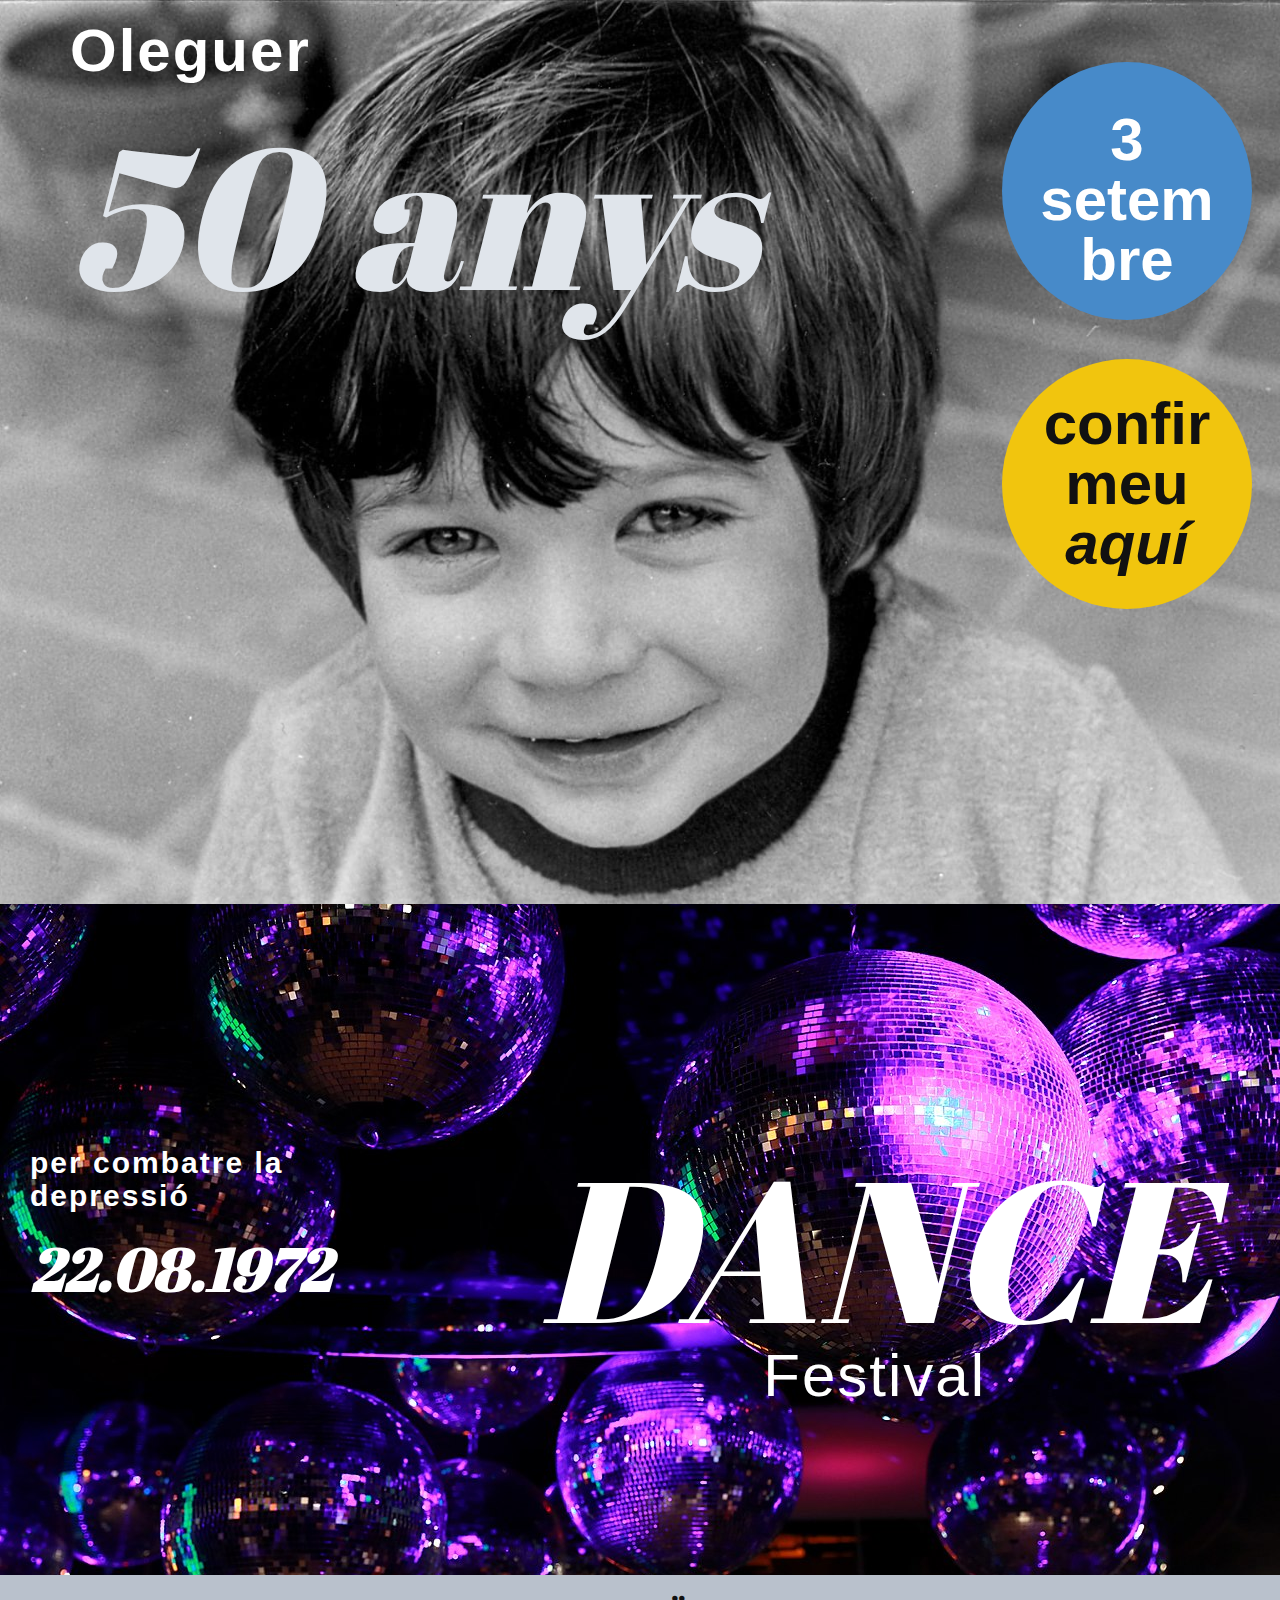
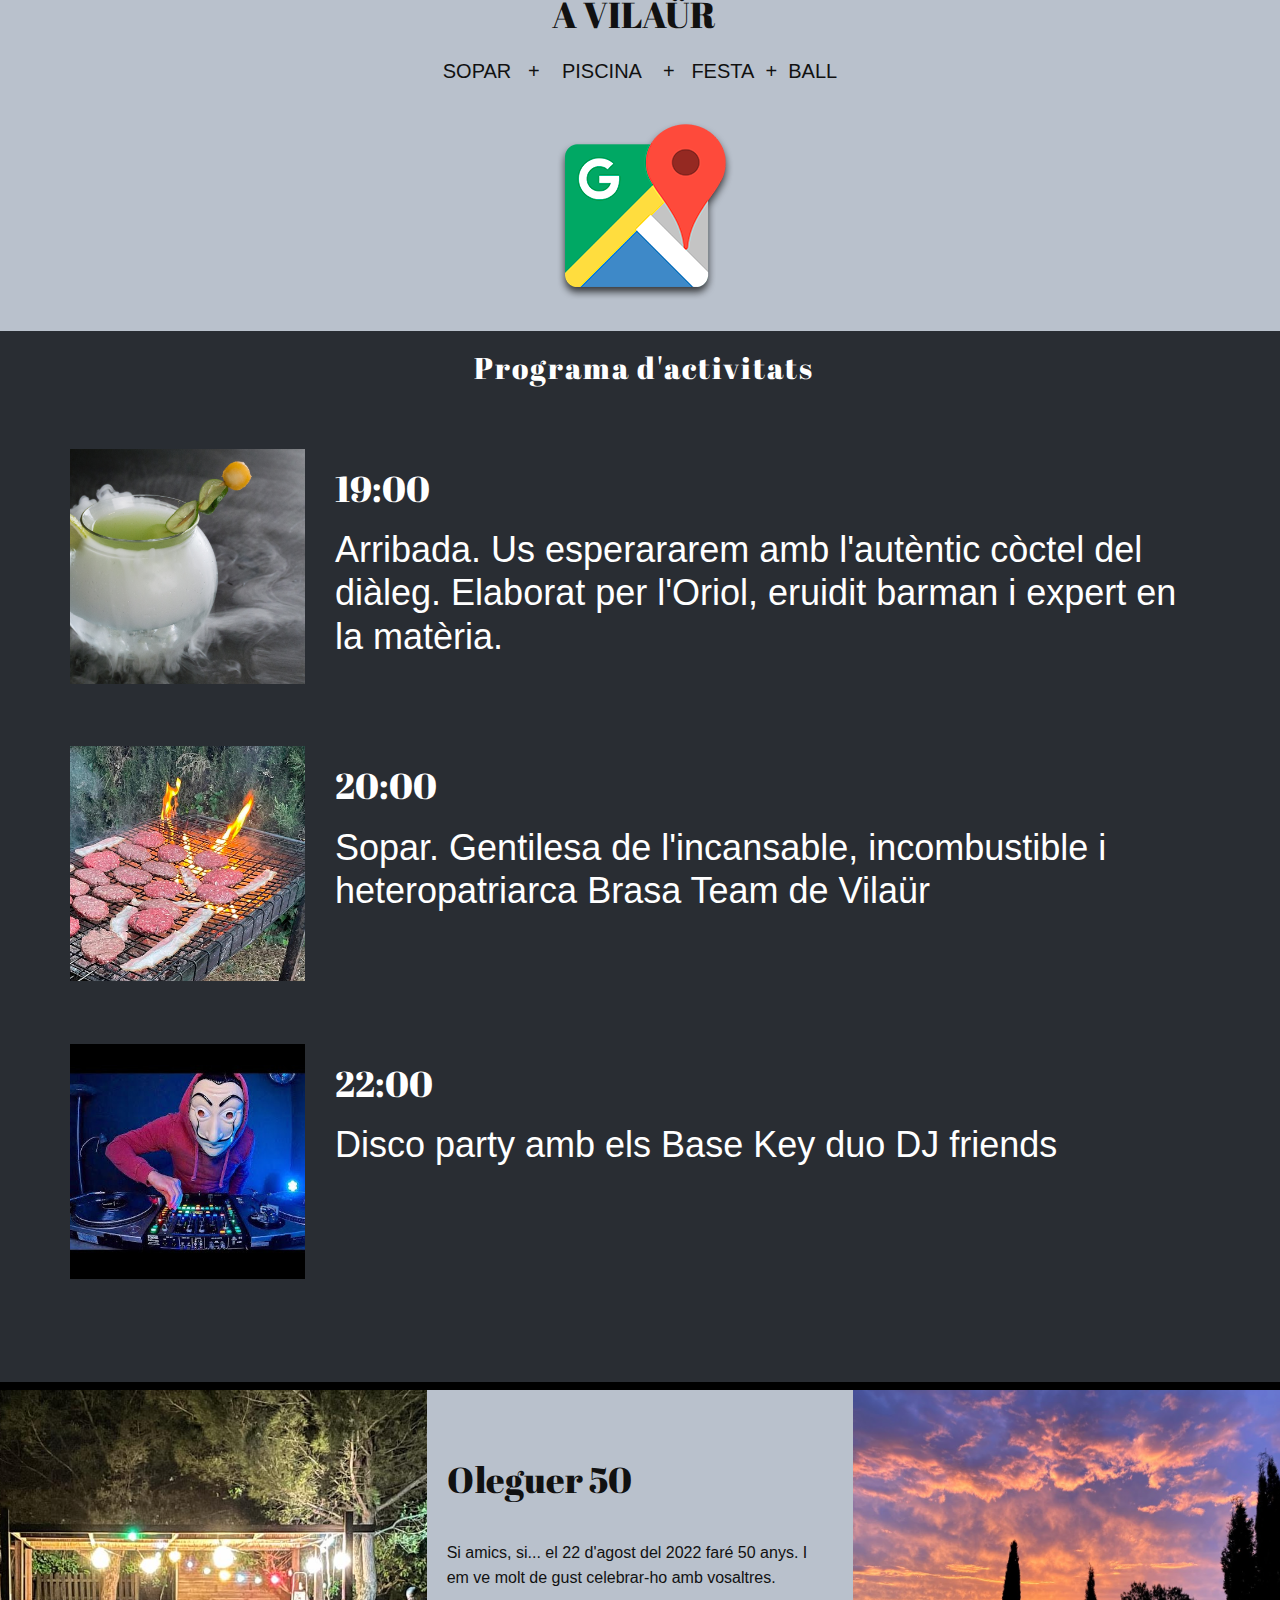
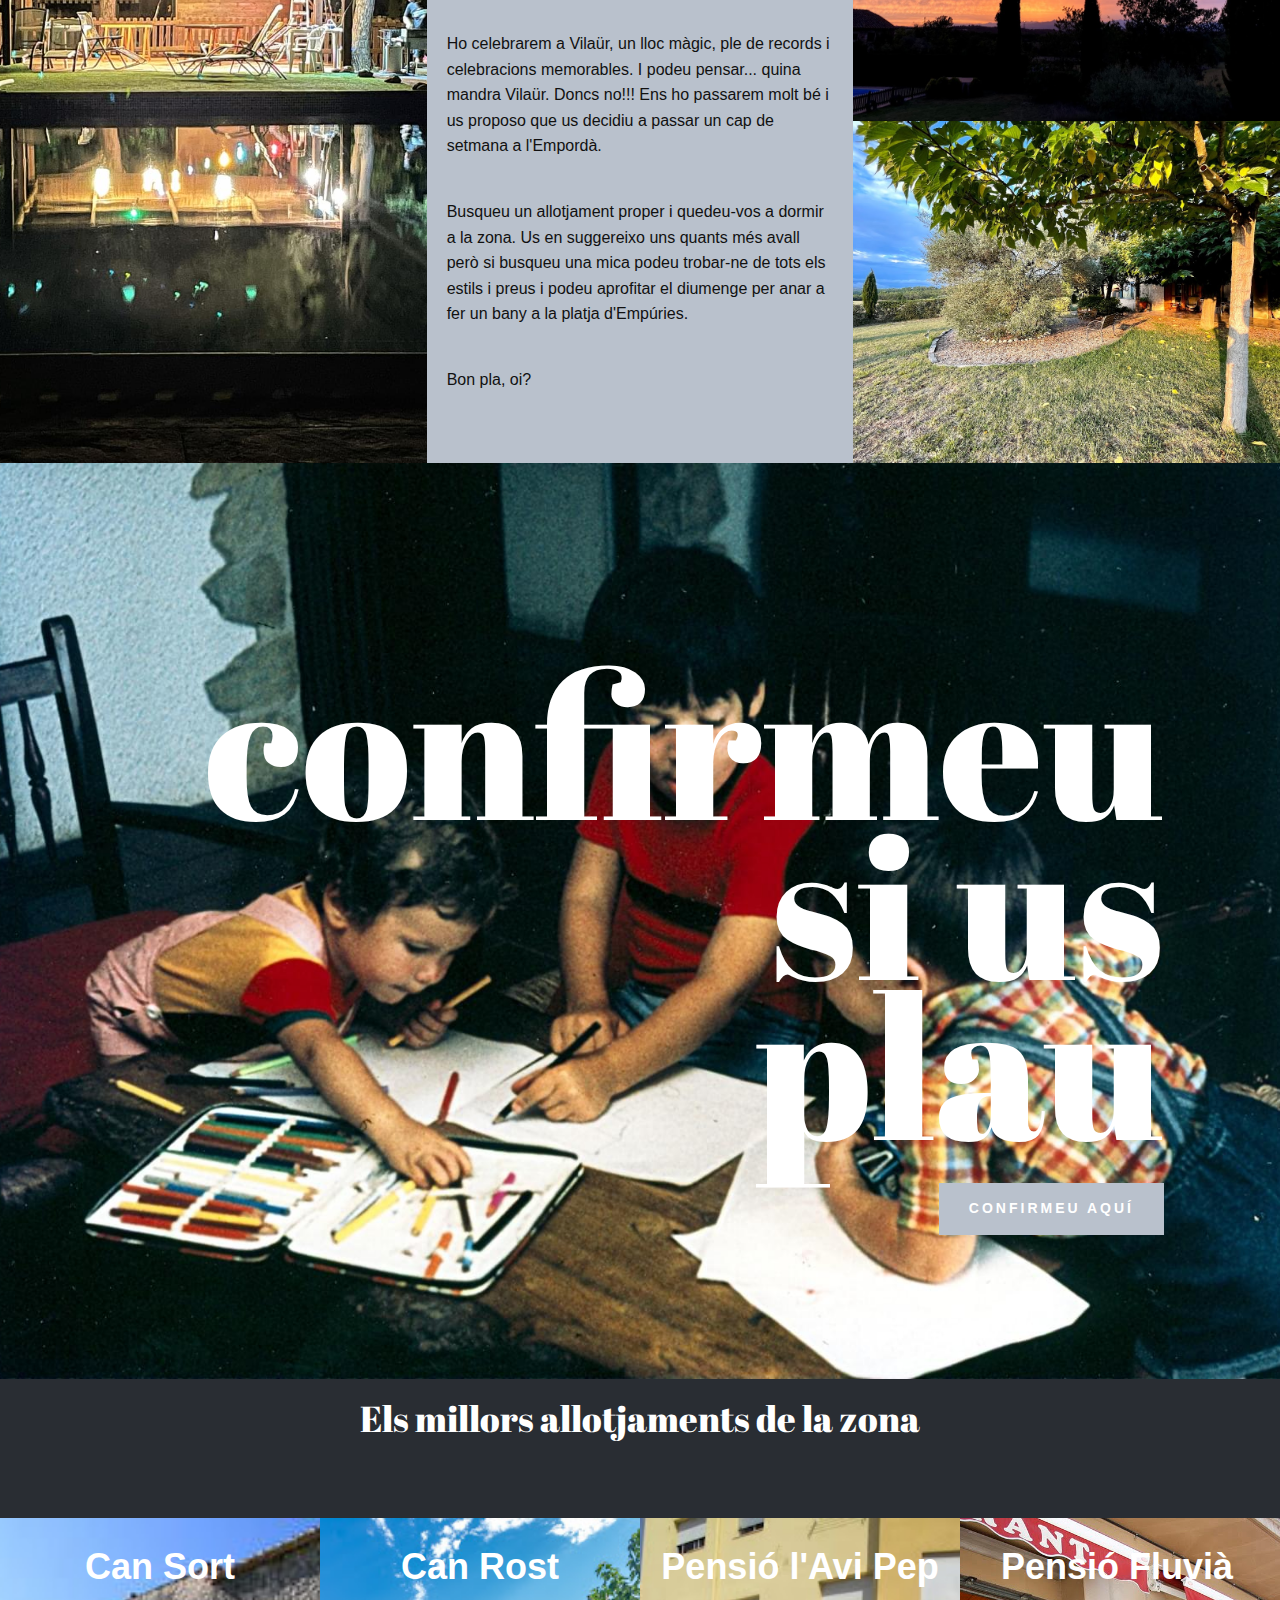
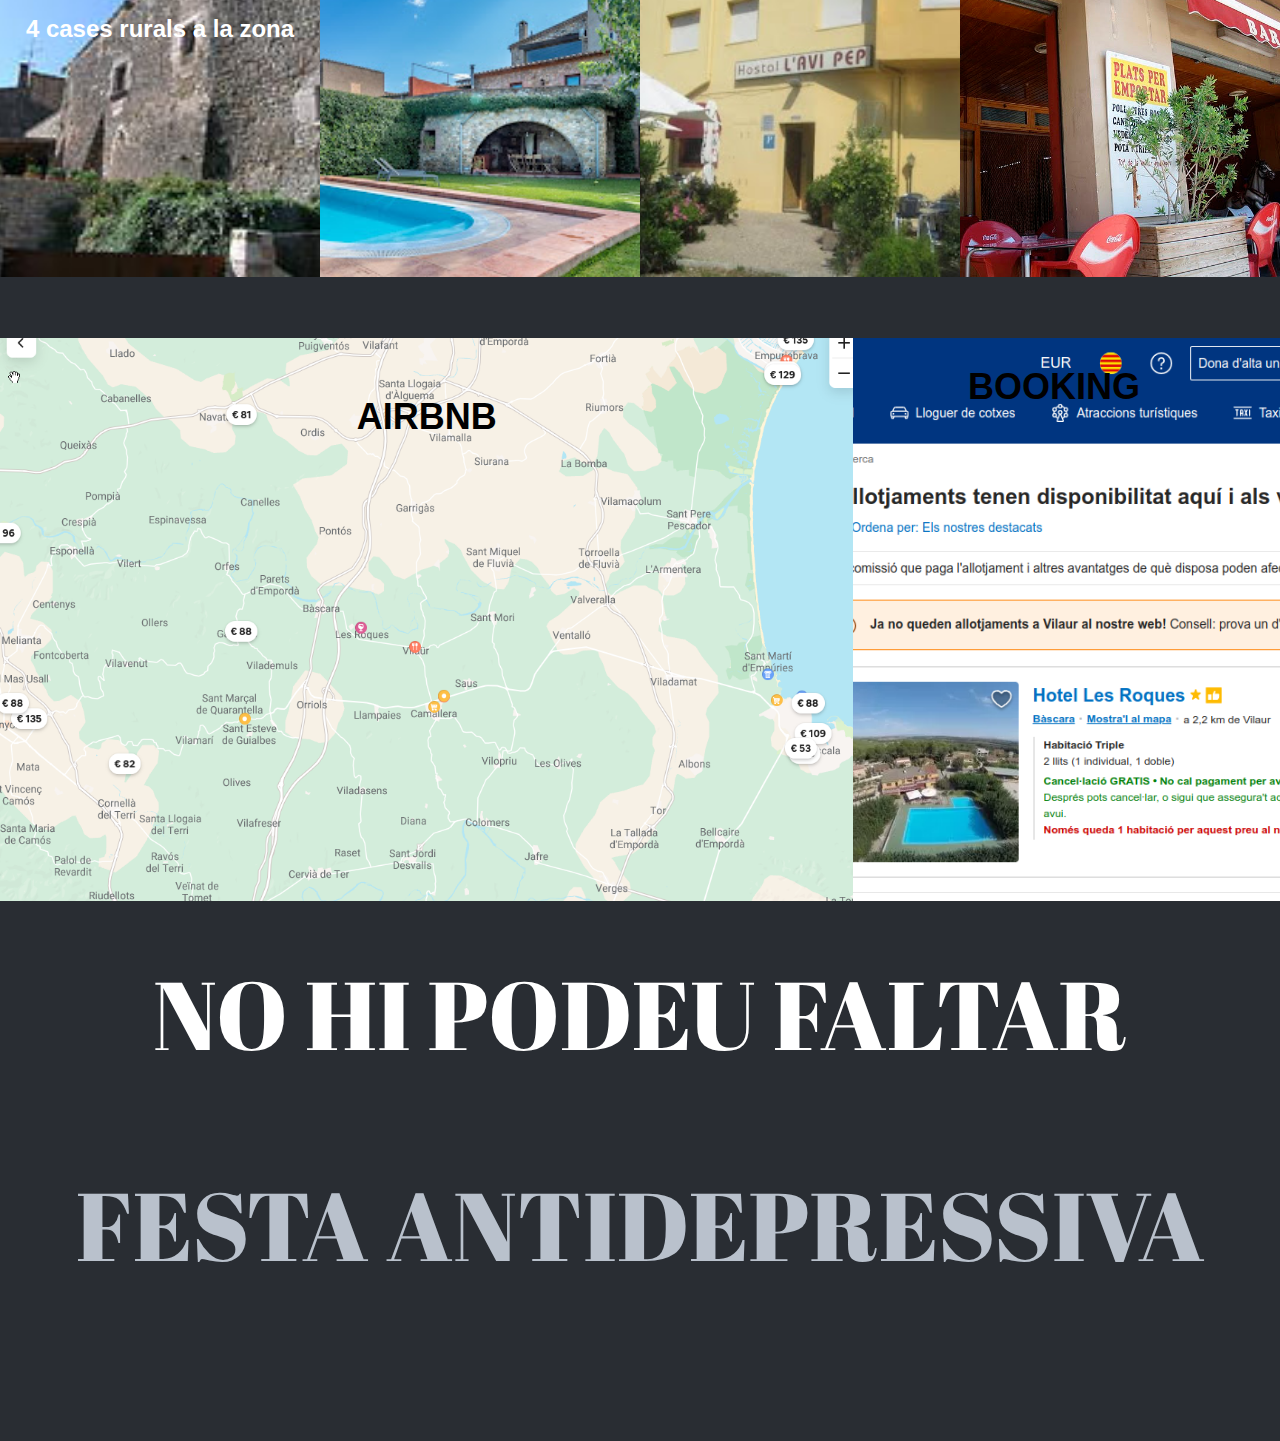
==== commit 5f670c7a: "suggeriments clara" ====
--- a/50.html
+++ b/50.html
@@ -428,7 +428,8 @@
         </div>
         <style data-mode="XL" data-visited="true">@media (min-width: 1200px) {
   .u-block-8f3b-1 {
-    background-image: url("images/pexels-photo-801863.jpeg");
+    #background-image: url("images/pexels-photo-801863.jpeg");
+    background-image: url("images/Rise_Up.jpg");
     background-position: 50% 50%;
     min-height: 671px;
   }
@@ -496,7 +497,8 @@
         <style data-mode="LG" data-visited="true">@media (max-width: 1199px) and (min-width: 992px) {
   .u-block-8f3b-1 {
     min-height: 571px;
-    background-image: url("images/pexels-photo-801863.jpeg");
+        #background-image: url("images/pexels-photo-801863.jpeg");
+    background-image: url("images/Rise_Up.jpg");
     background-position: 50% 50%;
   }
   .u-block-8f3b-3 {
@@ -564,7 +566,8 @@
         <style data-mode="MD" data-visited="true">@media (max-width: 991px) and (min-width: 768px) {
   .u-block-8f3b-1 {
     min-height: 495px;
-    background-image: url("images/pexels-photo-801863.jpeg");
+       #background-image: url("images/pexels-photo-801863.jpeg");
+    background-image: url("images/Rise_Up.jpg");
     background-position: 50% 50%;
   }
   .u-block-8f3b-3 {
@@ -632,7 +635,8 @@
         <style data-mode="SM" data-visited="true">@media (max-width: 767px) and (min-width: 576px) {
   .u-block-8f3b-1 {
     min-height: 536px;
-    background-image: url("images/pexels-photo-801863.jpeg");
+        #background-image: url("images/pexels-photo-801863.jpeg");
+    background-image: url("images/Rise_Up.jpg");
     background-position: 50% 50%;
   }
   .u-block-8f3b-3 {
@@ -706,7 +710,8 @@
         <style data-mode="XS" data-visited="true">@media (max-width: 575px) {
   .u-block-8f3b-1 {
     min-height: 337px;
-    background-image: url("images/pexels-photo-801863.jpeg");
+        #background-image: url("images/pexels-photo-801863.jpeg");
+    background-image: url("images/Rise_Up.jpg");
     background-position: 50% 50%;
   }
   .u-block-8f3b-3 {
@@ -778,7 +783,7 @@
   }
 }</style>
     </section><section class="u-align-center u-clearfix u-palette-5-base u-block-e535-1" custom-posts-hash="[]" data-style="blank" data-section-properties="{&quot;margin&quot;:&quot;none&quot;,&quot;stretch&quot;:true}" id="sec-2915" data-source="Blank" data-id="e535">
-  <div class="u-clearfix u-sheet u-valign-middle-sm u-valign-middle-xs u-block-e535-2"><h2 class="u-custom-font u-text u-text-default u-block-e535-3">​A VILAÜR&nbsp;&nbsp;</h2><p class="u-text u-block-e535-4">SOPAR&nbsp;&nbsp;<span class="u-file-icon u-icon u-text-white u-block-e535-5"><img src="[data-uri]" alt="" data-original-src="images/481037-14.png" data-color="#000000"></span>&nbsp; PISCINA&nbsp;&nbsp;<span class="u-file-icon u-icon u-text-white u-block-e535-6"><img src="[data-uri]" alt="" data-original-src="images/481037-14.png" data-color="#000000"></span>&nbsp; FESTA&nbsp;&nbsp;<span class="u-file-icon u-icon u-text-white u-block-e535-7"><img src="[data-uri]" alt="" data-original-src="images/481037-14.png" data-color="#000000"></span>&nbsp; BALL</p>
+  <div class="u-clearfix u-sheet u-valign-middle-sm u-valign-middle-xs u-block-e535-2"><h2 class="u-custom-font u-text u-text-default u-block-e535-3">​A VILAÜR&nbsp;&nbsp;</h2><p class="u-text u-block-e535-4">SOPAR&nbsp;&nbsp; + &nbsp;&nbsp; PISCINA &nbsp;&nbsp; + &nbsp;&nbsp;FESTA&nbsp;&nbsp;+&nbsp;&nbsp;<!--span class="u-file-icon u-icon u-text-white u-block-e535-5"><img src="[data-uri]" alt="" data-original-src="images/481037-14.png" data-color="#000000"></span>&nbsp; PISCINA&nbsp;&nbsp;<span class="u-file-icon u-icon u-text-white u-block-e535-6"><img src="[data-uri]" alt="" data-original-src="images/481037-14.png" data-color="#000000"></span>&nbsp; FESTA&nbsp;&nbsp;<span class="u-file-icon u-icon u-text-white u-block-e535-7"><img src="[data-uri]" alt="" data-original-src="images/481037-14.png" data-color="#000000"></span-->BALL</p>
     <a href="https://goo.gl/maps/9G5BFUnwrTUiEoLR7"><img src="images/pin-google-maps.png" /></a>
 
 	</div>
@@ -989,8 +994,8 @@
   }
 }</style></section><section class="u-align-center u-clearfix u-palette-5-dark-3 u-block-7d73-1" custom-posts-hash="[]" data-style="blank" data-section-properties="{&quot;margin&quot;:&quot;none&quot;,&quot;stretch&quot;:true}" id="carousel_39ce" data-source="functional_fix" data-id="7d73">
   <div class="u-clearfix u-sheet u-block-7d73-2"><h1 class="u-custom-font u-text u-block-7d73-11">​<span class="u-icon u-block-7d73-26"></span>&nbsp;Programa d'activitats</h1><div class="u-expanded-width u-list u-block-7d73-3"><div class="u-repeater u-block-7d73-4">
-    <div class="u-container-style u-list-item u-repeater-item u-block-7d73-5"><div class="u-container-layout u-similar-container u-block-7d73-6"><img src="images/cocktail.jpeg" alt="" class="u-image u-image-default u-preserve-proportions u-block-7d73-12" data-image-width="154" data-image-height="154"><h2 class="u-custom-font u-text u-block-7d73-15">19:00</h2><h5 class="u-custom-font u-font-pt-sans u-text u-block-7d73-18">Arribada i mític cóctel de benvinguda a càrrec de l'Uri</h5></div></div>
-    <div class="u-container-style u-list-item u-repeater-item u-block-7d73-7"><div class="u-container-layout u-similar-container u-block-7d73-8"><img src="images/IMG_0306.jpg" alt="" class="u-image u-image-default u-preserve-proportions u-block-7d73-13" data-image-width="409" data-image-height="409"><h2 class="u-custom-font u-text u-block-7d73-16">20:00</h2><h5 class="u-custom-font u-font-pt-sans u-text u-block-7d73-19">Sopar a gentilesa del famós equip de Brasa de Vilaür</h5></div></div>
+    <div class="u-container-style u-list-item u-repeater-item u-block-7d73-5"><div class="u-container-layout u-similar-container u-block-7d73-6"><img src="images/Fire_Cocktail.jpg" alt="" class="u-image u-image-default u-preserve-proportions u-block-7d73-12" data-image-width="154" data-image-height="154"><h2 class="u-custom-font u-text u-block-7d73-15">19:00</h2><h5 class="u-custom-font u-font-pt-sans u-text u-block-7d73-18">Arribada. Us esperararem amb l'autèntic còctel del diàleg. Elaborat per l'Oriol, eruidit barman i expert en la matèria.</h5></div></div>
+    <div class="u-container-style u-list-item u-repeater-item u-block-7d73-7"><div class="u-container-layout u-similar-container u-block-7d73-8"><img src="images/IMG_0306.jpg" alt="" class="u-image u-image-default u-preserve-proportions u-block-7d73-13" data-image-width="409" data-image-height="409"><h2 class="u-custom-font u-text u-block-7d73-16">20:00</h2><h5 class="u-custom-font u-font-pt-sans u-text u-block-7d73-19">Sopar. Gentilesa de l'incansable, incombustible i heteropatriarca Brasa Team de Vilaür</h5></div></div>
     <div class="u-container-style u-list-item u-repeater-item u-block-7d73-9"><div class="u-container-layout u-similar-container u-block-7d73-10"><img src="images/hqdefault.jpg" alt="" class="u-image u-image-default u-preserve-proportions u-block-7d73-14" data-image-width="360" data-image-height="360"><h2 class="u-custom-font u-text u-block-7d73-17">22:00</h2><h5 class="u-custom-font u-font-pt-sans u-text u-block-7d73-20">Disco party amb els Base Key duo DJ friends</h5></div></div>
 </div></div></div>
 <style data-mode="XL" data-visited="true">@media (min-width: 1200px) {
@@ -1997,7 +2002,9 @@
               <div class="u-align-left u-container-style u-layout-cell u-palette-5-base u-size-60 u-block-b329-6" src="">
                 <div class="u-container-layout u-valign-middle u-block-b329-7" src="">
                   <h2 class="u-custom-font u-text u-block-b329-18">Oleguer 50</h2>
-                <p class="u-text u-block-b329-23">​Si amics, si ... doncs resulta que el 22 d'agost del 2022 faré 50 anys. I em ve molt de gust celebrar-ho amb tots vosaltres.<br></p><p class="u-text u-block-b329-13">I ho celebraré a Vilaür, un lloc màgic ple de records i celebracions memorables. I podeu pensar ... quina mandra Vilaür. Doncs no!!! Ens ho passarem molt bé i us proposo que us decidiu a passar un cap de setmana a l'empordà.</p><p class="u-text u-block-b329-24">Busqueu un allotjament proper i quedeu-vos a dormir a la zona. Us en suggereixo uns quants més avall però si busqueu una mica podeu trobar-ne de tots els estils i preus i el diumenge aprofitar per anar a fer un bany a la platja d'Empúries.</p></div>
+                <p class="u-text u-block-b329-23">
+                Si amics, si... el 22 d'agost del 2022 faré 50 anys. I em ve molt de gust celebrar-ho amb vosaltres.<br></p><p class="u-text u-block-b329-13">
+Ho celebrarem a Vilaür, un lloc màgic, ple de records i celebracions memorables. I podeu pensar... quina mandra Vilaür. Doncs no!!! Ens ho passarem molt bé i us proposo que us decidiu a passar un cap de setmana a l'Empordà.</p><p class="u-text u-block-b329-24">Busqueu un allotjament proper i quedeu-vos a dormir a la zona. Us en suggereixo uns quants més avall però si busqueu una mica podeu trobar-ne de tots els estils i preus i podeu aprofitar el diumenge per anar a fer un bany a la platja d'Empúries.<br></p><p class="u-text u-block-b329-13">Bon pla, oi?</p></div>
               </div>
             </div>
           </div>
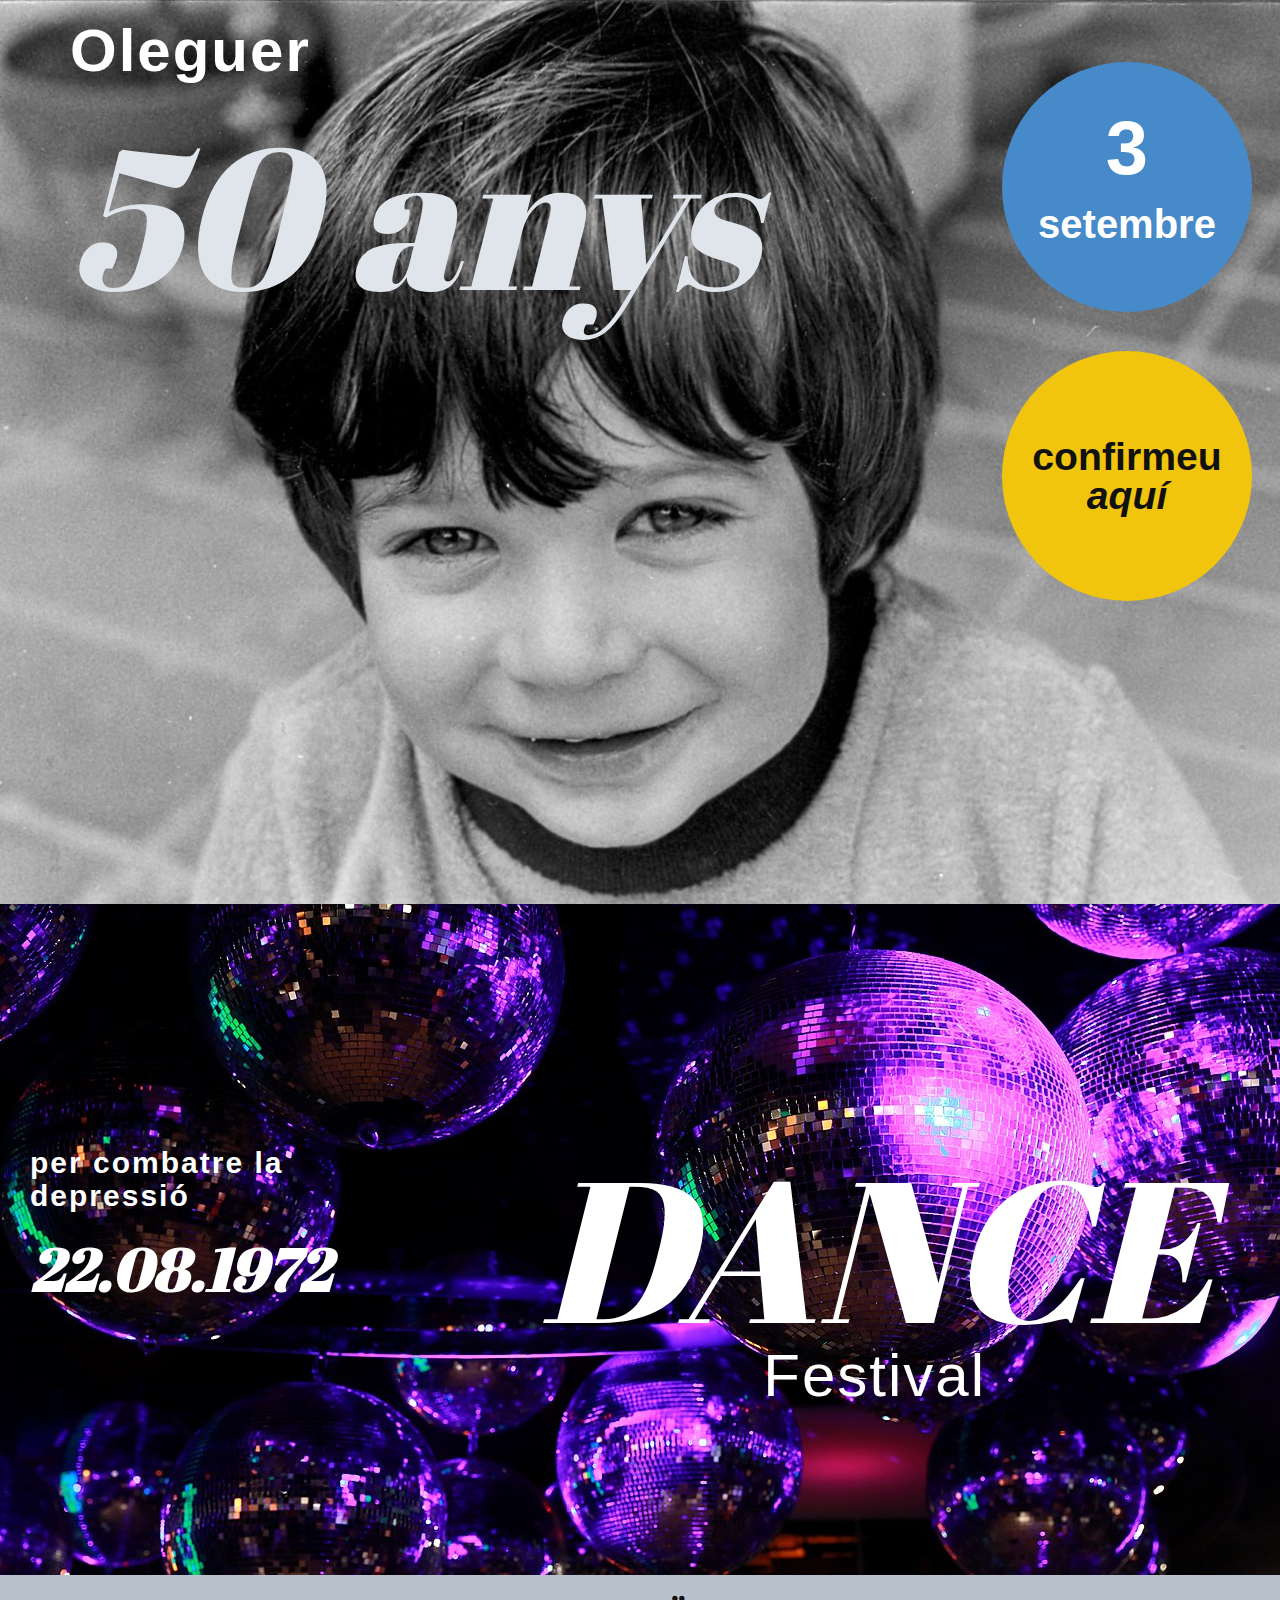
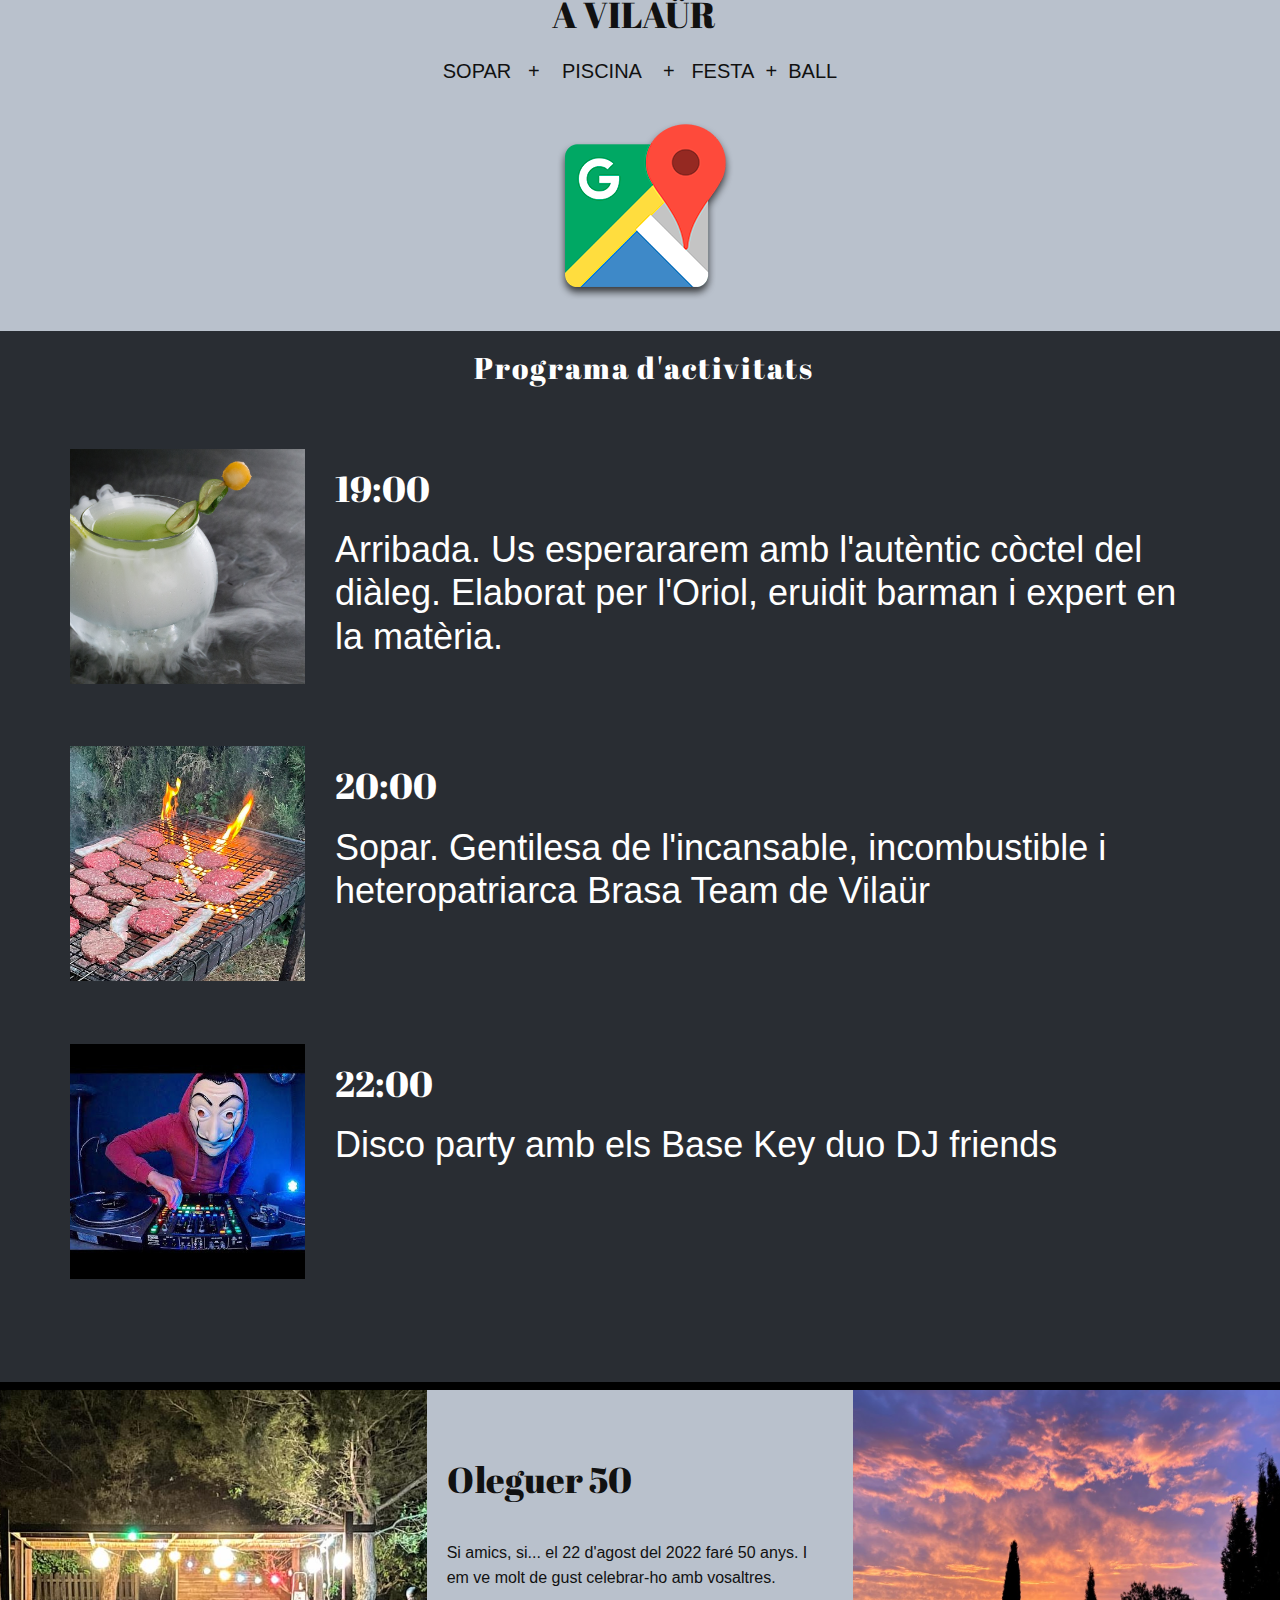
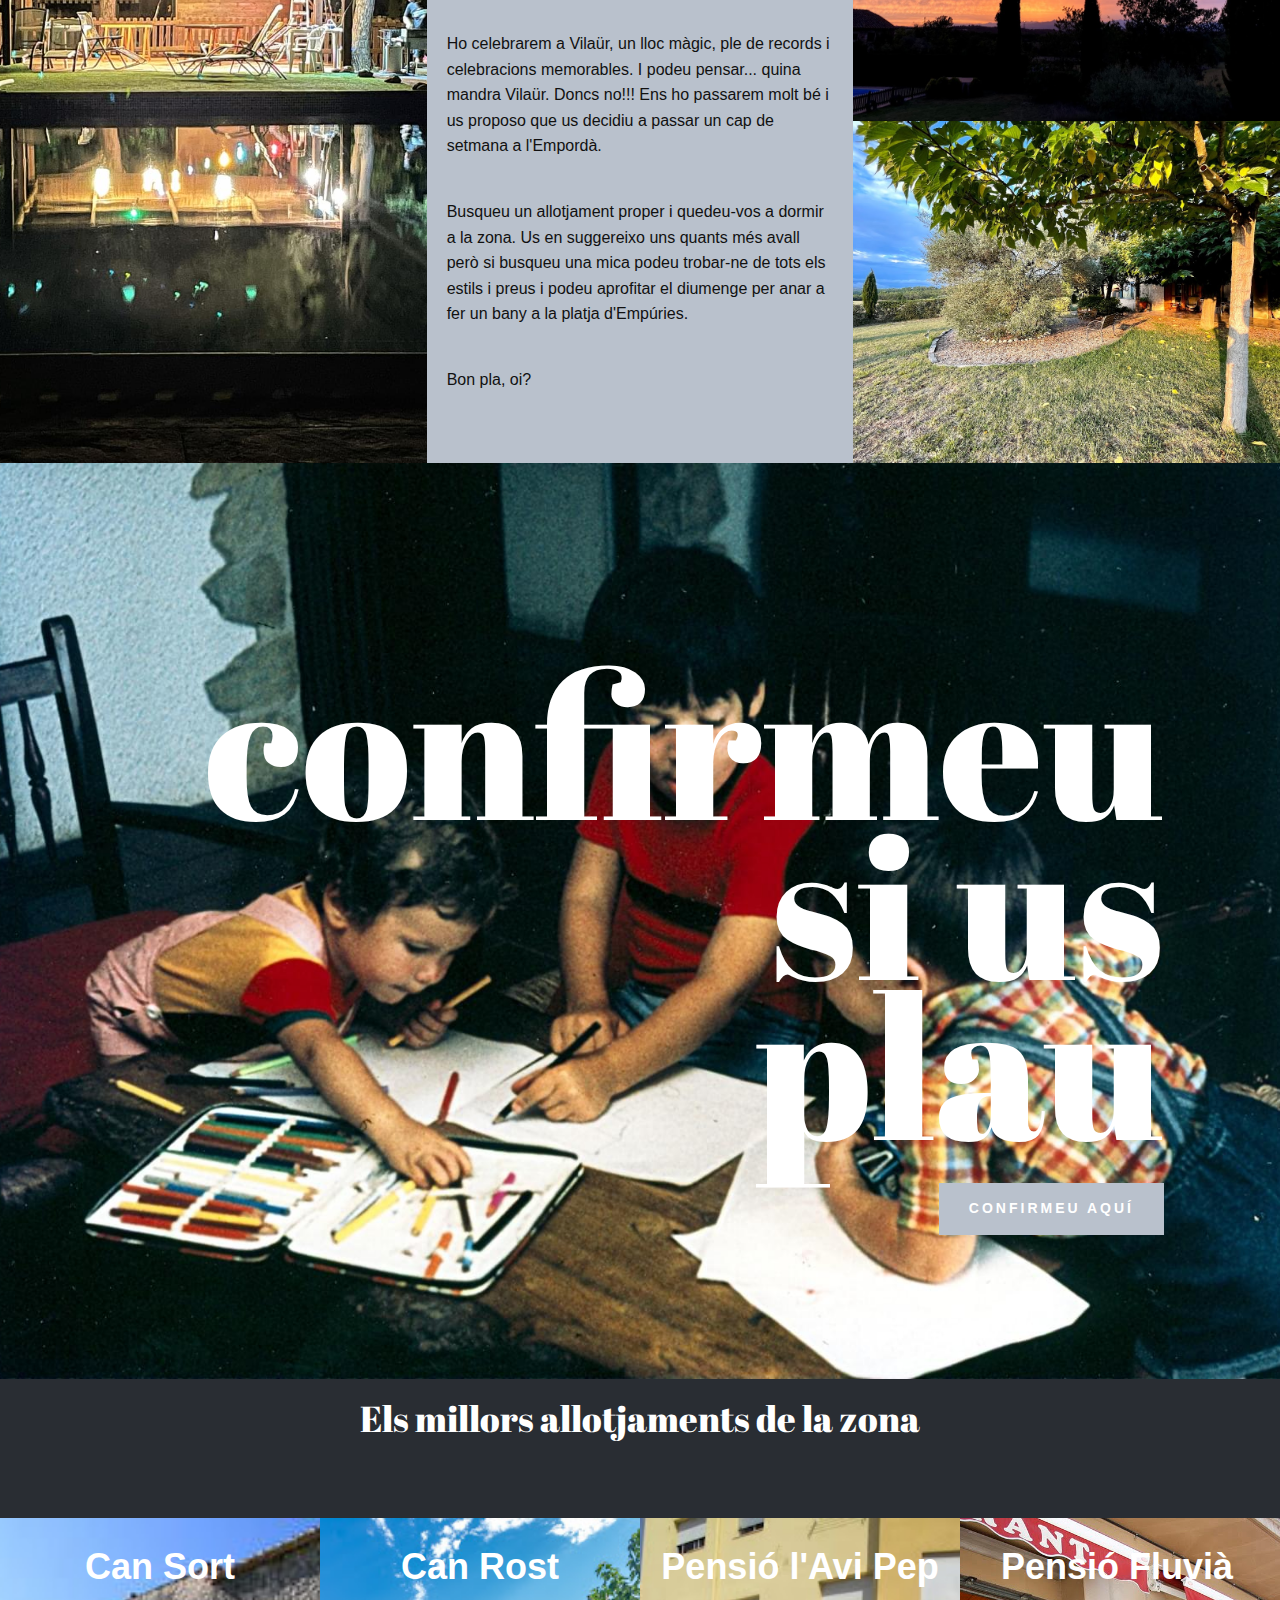
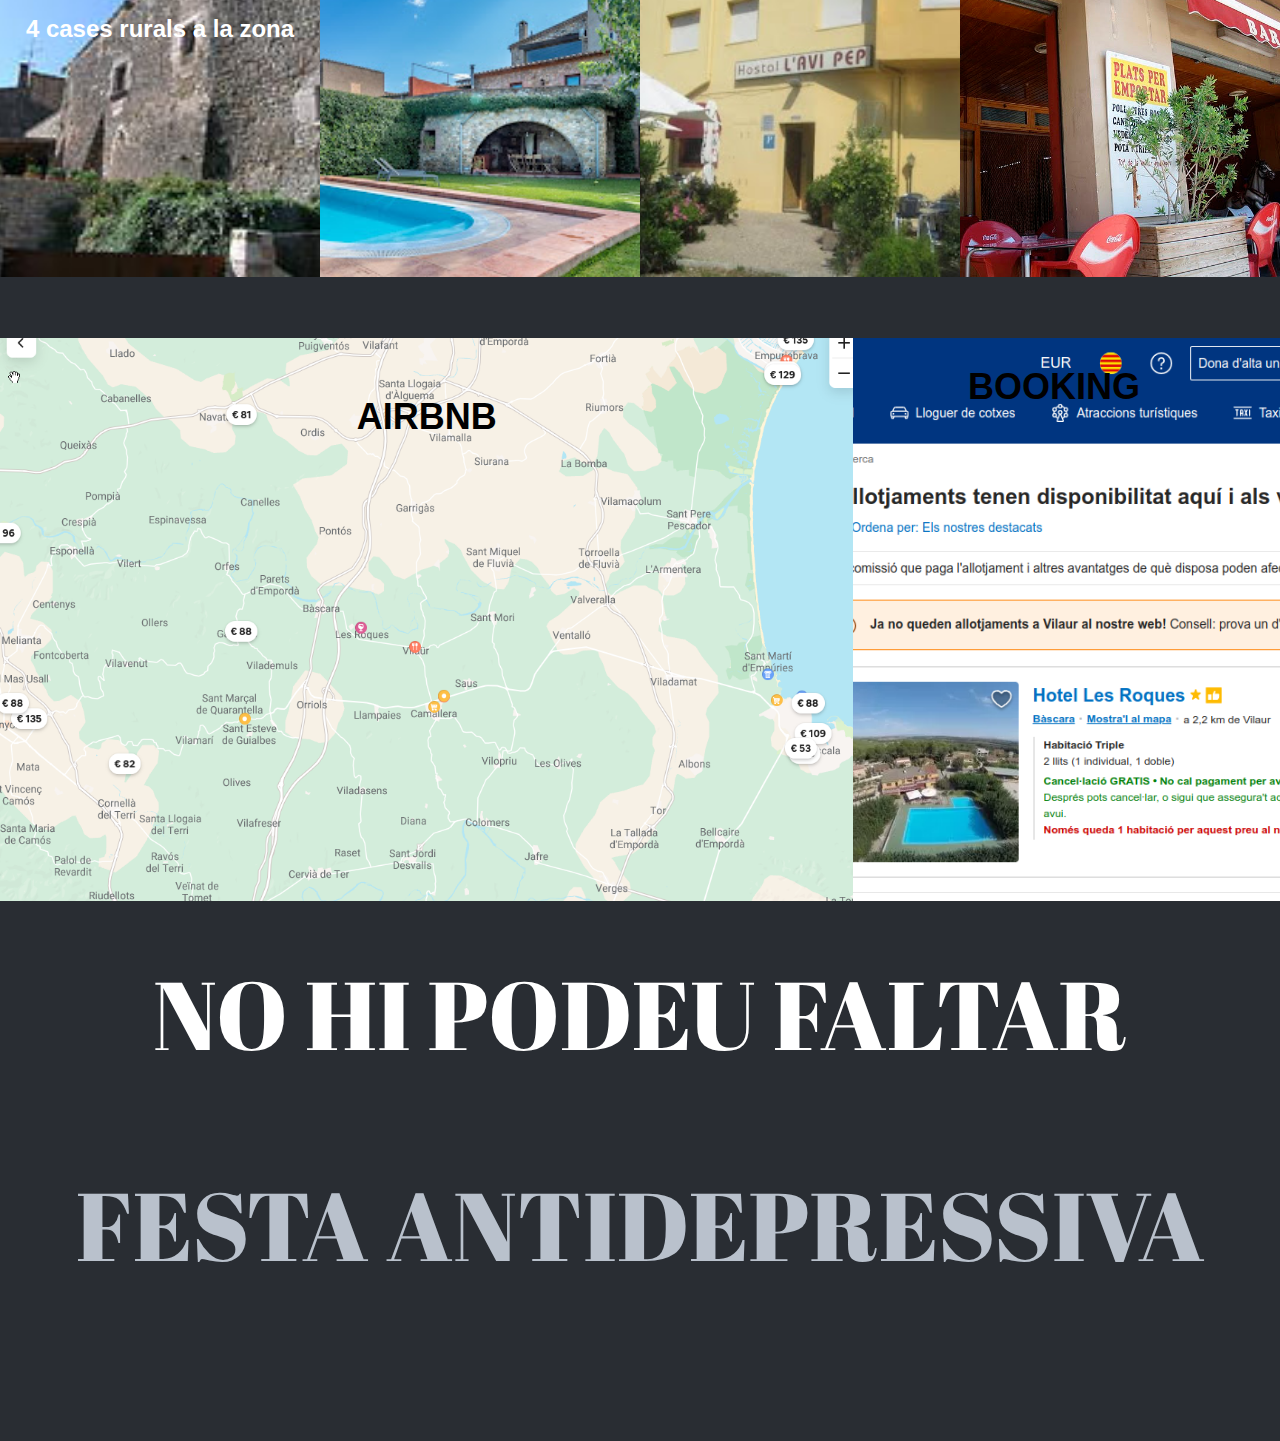
==== commit 66a407dd: "arreglem les rodones" ====
--- a/50.html
+++ b/50.html
@@ -17,13 +17,12 @@
         <h2 class="u-custom-font u-text u-text-palette-5-light-2 u-block-00aa-6">​50 anys</h2>
         <div class="u-align-center u-container-style u-group u-palette-1-base u-shape-circle u-block-00aa-7">
           <div class="u-container-layout u-block-00aa-8">
-            <h5 class="u-text u-block-00aa-9">3<br>setembre
-              <!--span style="font-size: 2.25rem;"><i>setembre</i></span>
-              <span style="font-size: 2.25rem;">​</span-->
-            </h5>
+            <h5 class="u-text u-block-00aa-9">3</h5>
+            <h5 class="u-text u-block-setembre">setembre</h5>
           </div>
         </div><div class="u-align-center u-container-style u-group u-palette-3-base u-shape-circle u-block-00aa-10" data-href="https://form.jotform.com/221975116428358">
-        <div class="u-container-layout u-valign-middle u-block-00aa-11"><h5 class="u-text u-block-00aa-12">confirmeu<br><i>aquí</i></h5></div>
+        <div class="u-container-layout u-valign-middle u-block-00aa-11">
+            <h5 class="u-text u-block-00aa-12">confirmeu<br><i>aquí</i></h5></div>
         </div></div>
         
         
@@ -74,7 +73,7 @@
     padding-right: 0;
   }
   .u-block-00aa-9 {
-    font-size: 3.75rem;
+    font-size: 4.75rem;
     font-weight: 700;
     line-height: 1;
     margin-top: 18px;
@@ -82,6 +81,16 @@
     margin-right: 30px;
     margin-bottom: 0;
   }
+  .u-block-setembre {
+    font-size: 2.50rem;
+    font-weight: 700;
+    line-height: 1;
+    margin-top: 18px;
+    margin-left: 30px;
+    margin-right: 30px;
+    margin-bottom: 0;
+  }
+
   .u-block-00aa-10 {
     min-height: 250px;
     height: auto;
@@ -98,7 +107,7 @@
     padding-right: 30px;
   }
   .u-block-00aa-12 {
-    font-size: 3.75rem;
+    font-size: 2.45rem;
     font-weight: 700;
     line-height: 1;
     margin-top: 0;
@@ -148,8 +157,17 @@
     padding-left: 0;
     padding-right: 0;
   }
-  .u-block-00aa-9 {
-    font-size: 3.75rem;
+   .u-block-00aa-9 {
+    font-size: 4.75rem;
+    font-weight: 700;
+    line-height: 1;
+    margin-top: 18px;
+    margin-left: 30px;
+    margin-right: 30px;
+    margin-bottom: 0;
+  }
+  .u-block-setembre {
+    font-size: 2.50rem;
     font-weight: 700;
     line-height: 1;
     margin-top: 18px;
@@ -172,7 +190,7 @@
     padding-right: 30px;
   }
   .u-block-00aa-12 {
-    font-size: 3.75rem;
+    font-size: 2.45rem;
     font-weight: 700;
     line-height: 1;
     margin-top: 0;
@@ -222,8 +240,17 @@
     padding-left: 0;
     padding-right: 0;
   }
-  .u-block-00aa-9 {
-    font-size: 3.75rem;
+  . .u-block-00aa-9 {
+    font-size: 4.75rem;
+    font-weight: 700;
+    line-height: 1;
+    margin-top: 18px;
+    margin-left: 30px;
+    margin-right: 30px;
+    margin-bottom: 0;
+  }
+  .u-block-setembre {
+    font-size: 2.50rem;
     font-weight: 700;
     line-height: 1;
     margin-top: 18px;
@@ -246,7 +273,7 @@
     padding-right: 30px;
   }
   .u-block-00aa-12 {
-    font-size: 3.75rem;
+    font-size: 2.45rem;
     font-weight: 700;
     line-height: 1;
     margin-top: 0;
@@ -296,8 +323,17 @@
     padding-left: 0;
     padding-right: 0;
   }
-  .u-block-00aa-9 {
-    font-size: 3.75rem;
+   .u-block-00aa-9 {
+    font-size: 4.75rem;
+    font-weight: 700;
+    line-height: 1;
+    margin-top: 18px;
+    margin-left: 30px;
+    margin-right: 30px;
+    margin-bottom: 0;
+  }
+  .u-block-setembre {
+    font-size: 2.50rem;
     font-weight: 700;
     line-height: 1;
     margin-top: 18px;
@@ -320,7 +356,7 @@
     padding-right: 10px;
   }
   .u-block-00aa-12 {
-    font-size: 3.75rem;
+    font-size:2.45rem;
     font-weight: 700;
     line-height: 1;
     margin-top: 0;
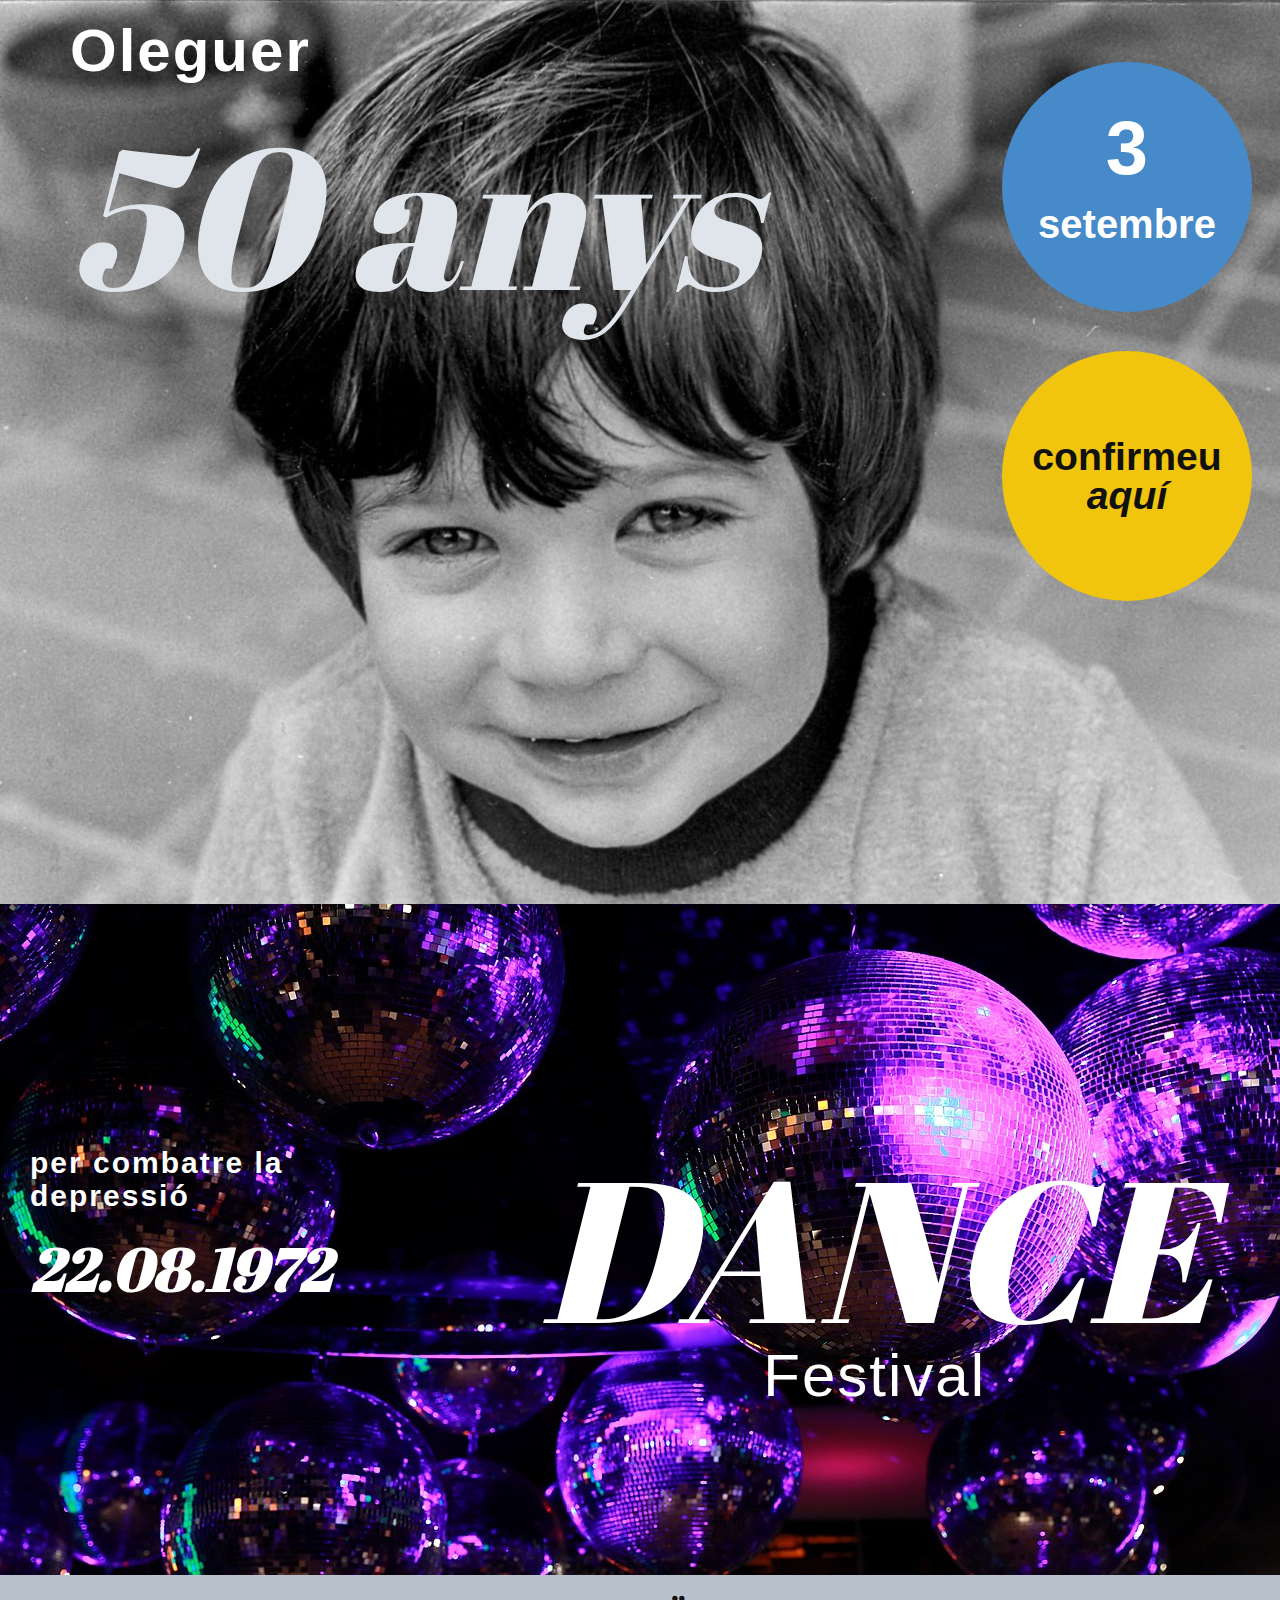
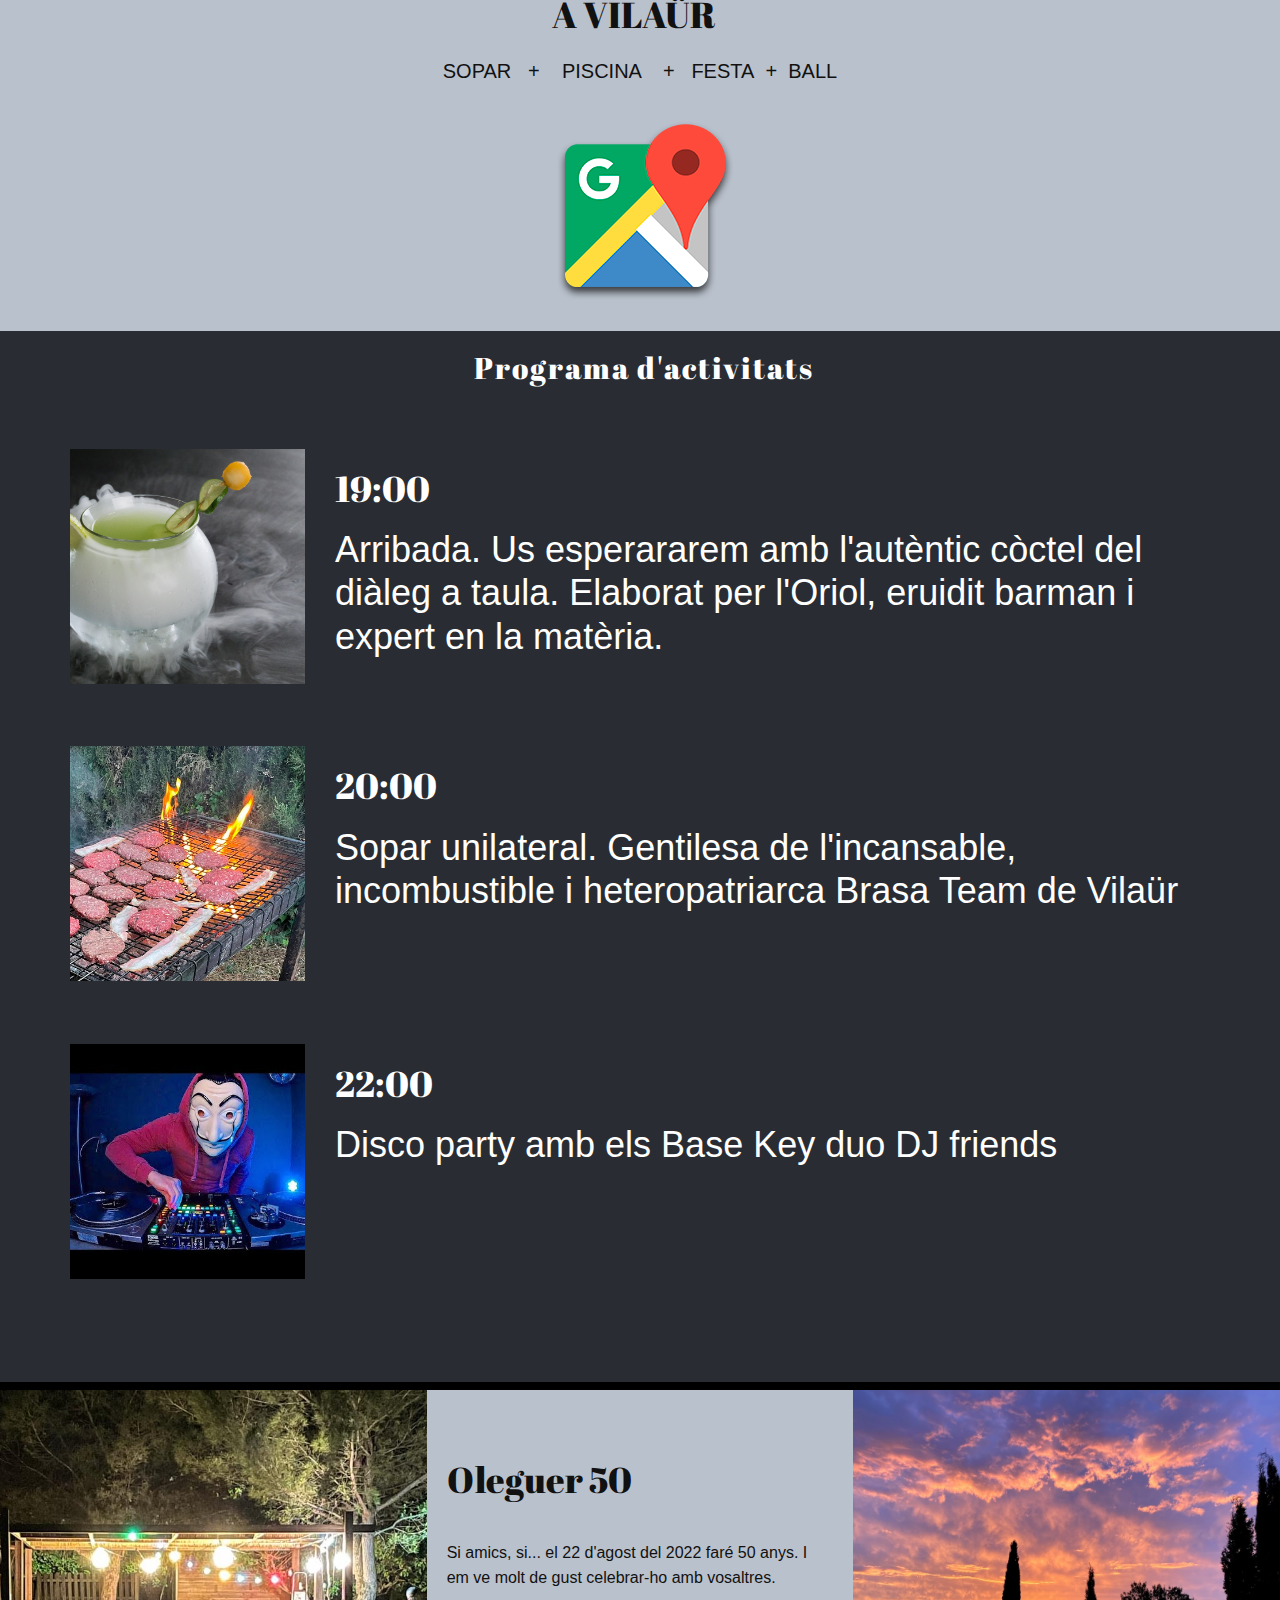
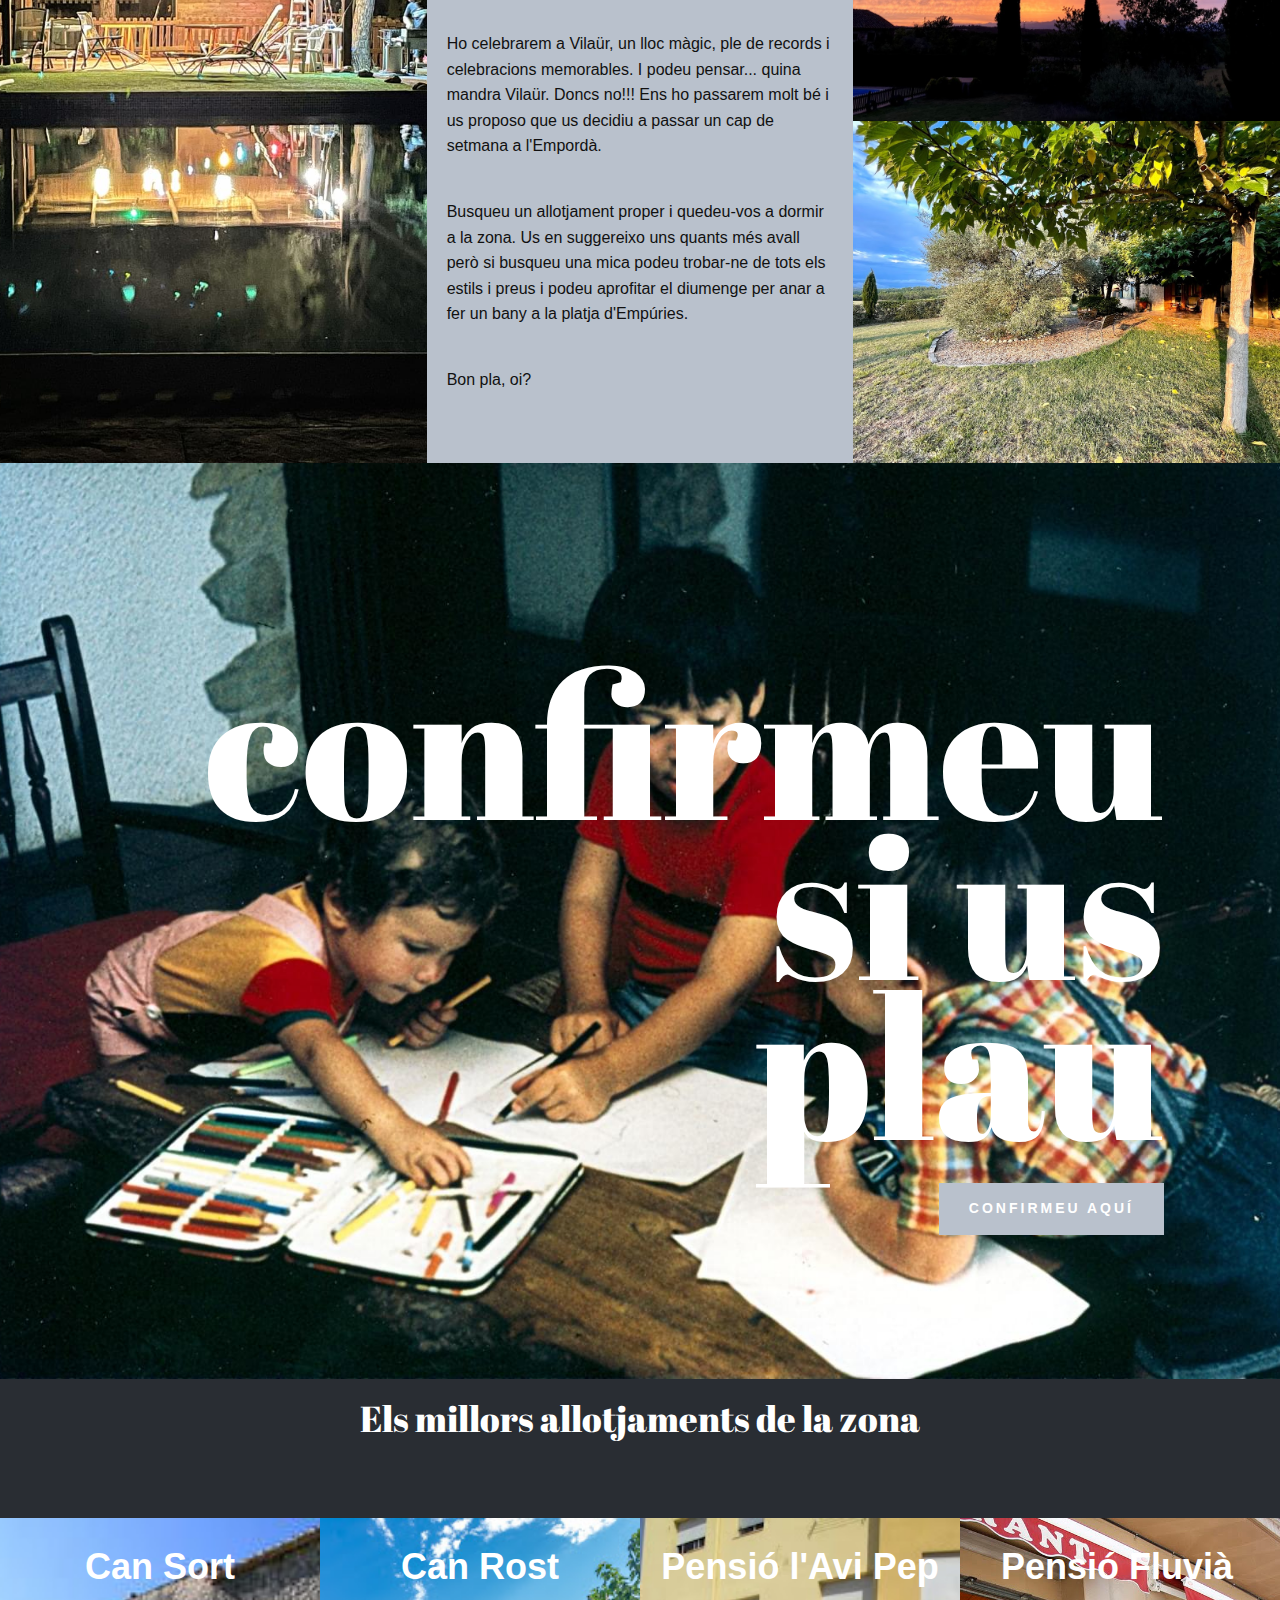
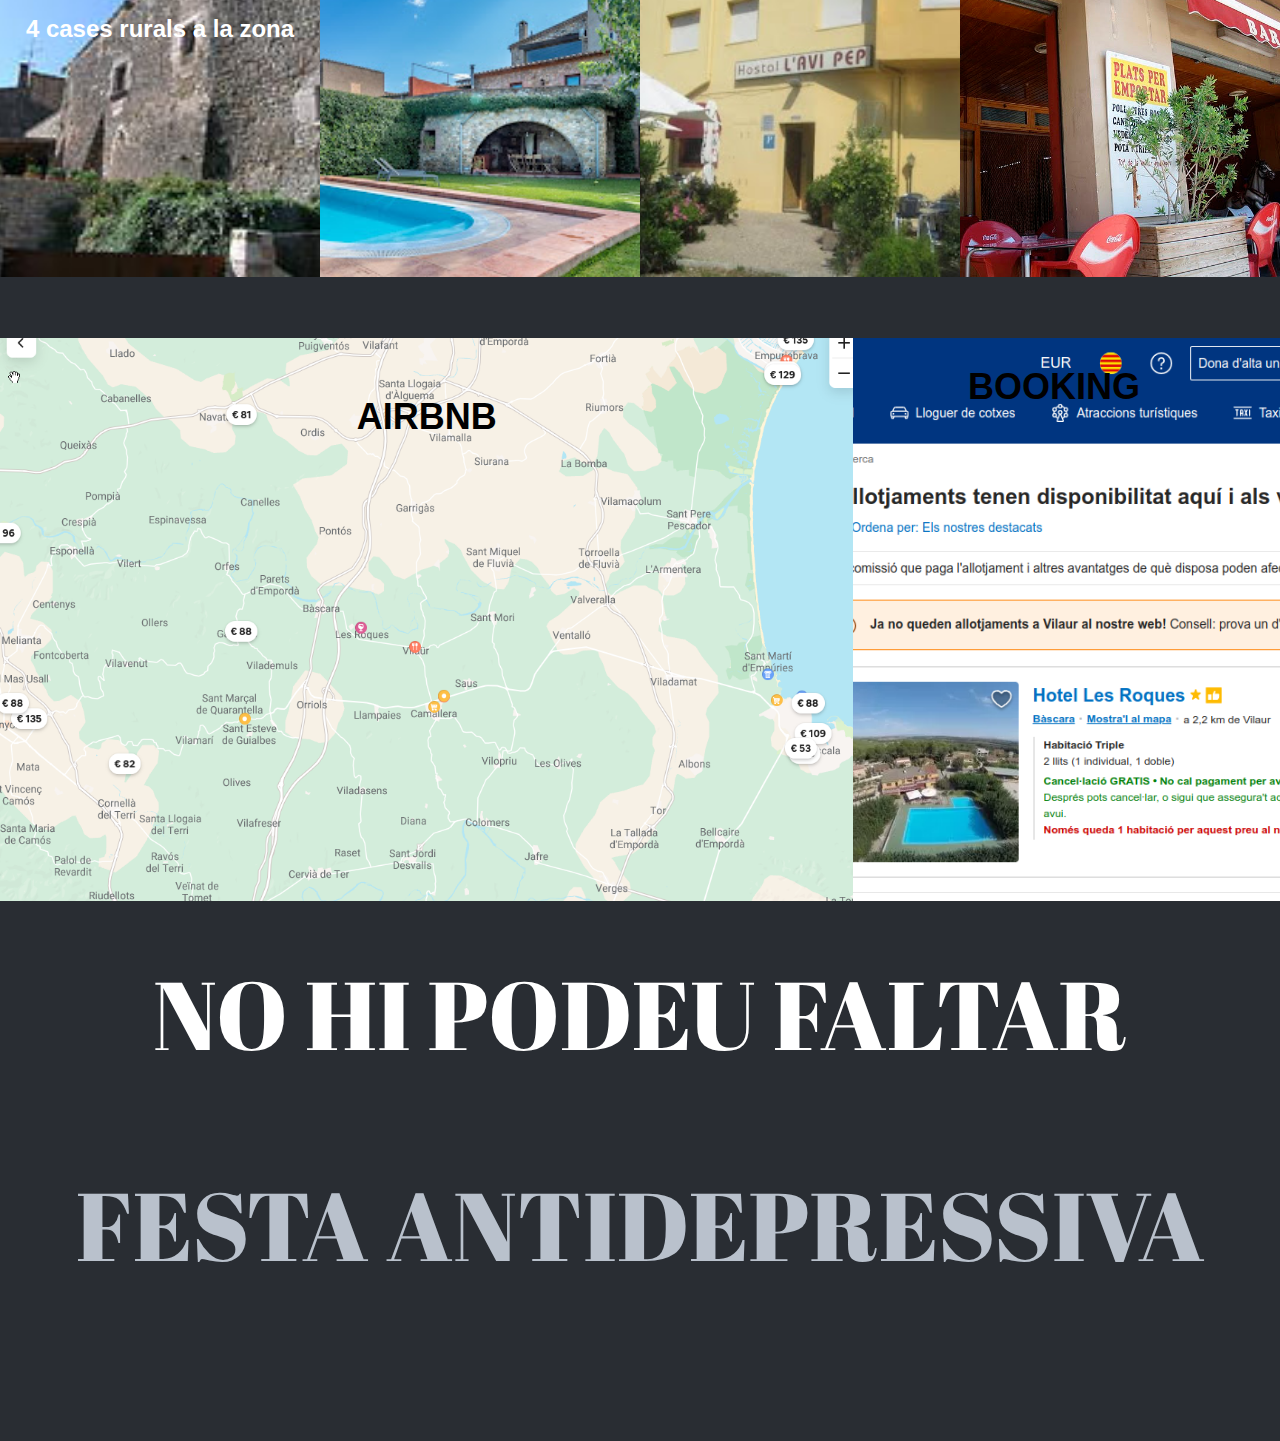
==== commit 69ce8b78: "arreglem les rodones" ====
--- a/50.html
+++ b/50.html
@@ -1030,8 +1030,8 @@
   }
 }</style></section><section class="u-align-center u-clearfix u-palette-5-dark-3 u-block-7d73-1" custom-posts-hash="[]" data-style="blank" data-section-properties="{&quot;margin&quot;:&quot;none&quot;,&quot;stretch&quot;:true}" id="carousel_39ce" data-source="functional_fix" data-id="7d73">
   <div class="u-clearfix u-sheet u-block-7d73-2"><h1 class="u-custom-font u-text u-block-7d73-11">​<span class="u-icon u-block-7d73-26"></span>&nbsp;Programa d'activitats</h1><div class="u-expanded-width u-list u-block-7d73-3"><div class="u-repeater u-block-7d73-4">
-    <div class="u-container-style u-list-item u-repeater-item u-block-7d73-5"><div class="u-container-layout u-similar-container u-block-7d73-6"><img src="images/Fire_Cocktail.jpg" alt="" class="u-image u-image-default u-preserve-proportions u-block-7d73-12" data-image-width="154" data-image-height="154"><h2 class="u-custom-font u-text u-block-7d73-15">19:00</h2><h5 class="u-custom-font u-font-pt-sans u-text u-block-7d73-18">Arribada. Us esperararem amb l'autèntic còctel del diàleg. Elaborat per l'Oriol, eruidit barman i expert en la matèria.</h5></div></div>
-    <div class="u-container-style u-list-item u-repeater-item u-block-7d73-7"><div class="u-container-layout u-similar-container u-block-7d73-8"><img src="images/IMG_0306.jpg" alt="" class="u-image u-image-default u-preserve-proportions u-block-7d73-13" data-image-width="409" data-image-height="409"><h2 class="u-custom-font u-text u-block-7d73-16">20:00</h2><h5 class="u-custom-font u-font-pt-sans u-text u-block-7d73-19">Sopar. Gentilesa de l'incansable, incombustible i heteropatriarca Brasa Team de Vilaür</h5></div></div>
+    <div class="u-container-style u-list-item u-repeater-item u-block-7d73-5"><div class="u-container-layout u-similar-container u-block-7d73-6"><img src="images/Fire_Cocktail.jpg" alt="" class="u-image u-image-default u-preserve-proportions u-block-7d73-12" data-image-width="154" data-image-height="154"><h2 class="u-custom-font u-text u-block-7d73-15">19:00</h2><h5 class="u-custom-font u-font-pt-sans u-text u-block-7d73-18">Arribada. Us esperararem amb l'autèntic còctel del diàleg a taula. Elaborat per l'Oriol, eruidit barman i expert en la matèria.</h5></div></div>
+    <div class="u-container-style u-list-item u-repeater-item u-block-7d73-7"><div class="u-container-layout u-similar-container u-block-7d73-8"><img src="images/IMG_0306.jpg" alt="" class="u-image u-image-default u-preserve-proportions u-block-7d73-13" data-image-width="409" data-image-height="409"><h2 class="u-custom-font u-text u-block-7d73-16">20:00</h2><h5 class="u-custom-font u-font-pt-sans u-text u-block-7d73-19">Sopar unilateral. Gentilesa de l'incansable, incombustible i heteropatriarca Brasa Team de Vilaür</h5></div></div>
     <div class="u-container-style u-list-item u-repeater-item u-block-7d73-9"><div class="u-container-layout u-similar-container u-block-7d73-10"><img src="images/hqdefault.jpg" alt="" class="u-image u-image-default u-preserve-proportions u-block-7d73-14" data-image-width="360" data-image-height="360"><h2 class="u-custom-font u-text u-block-7d73-17">22:00</h2><h5 class="u-custom-font u-font-pt-sans u-text u-block-7d73-20">Disco party amb els Base Key duo DJ friends</h5></div></div>
 </div></div></div>
 <style data-mode="XL" data-visited="true">@media (min-width: 1200px) {
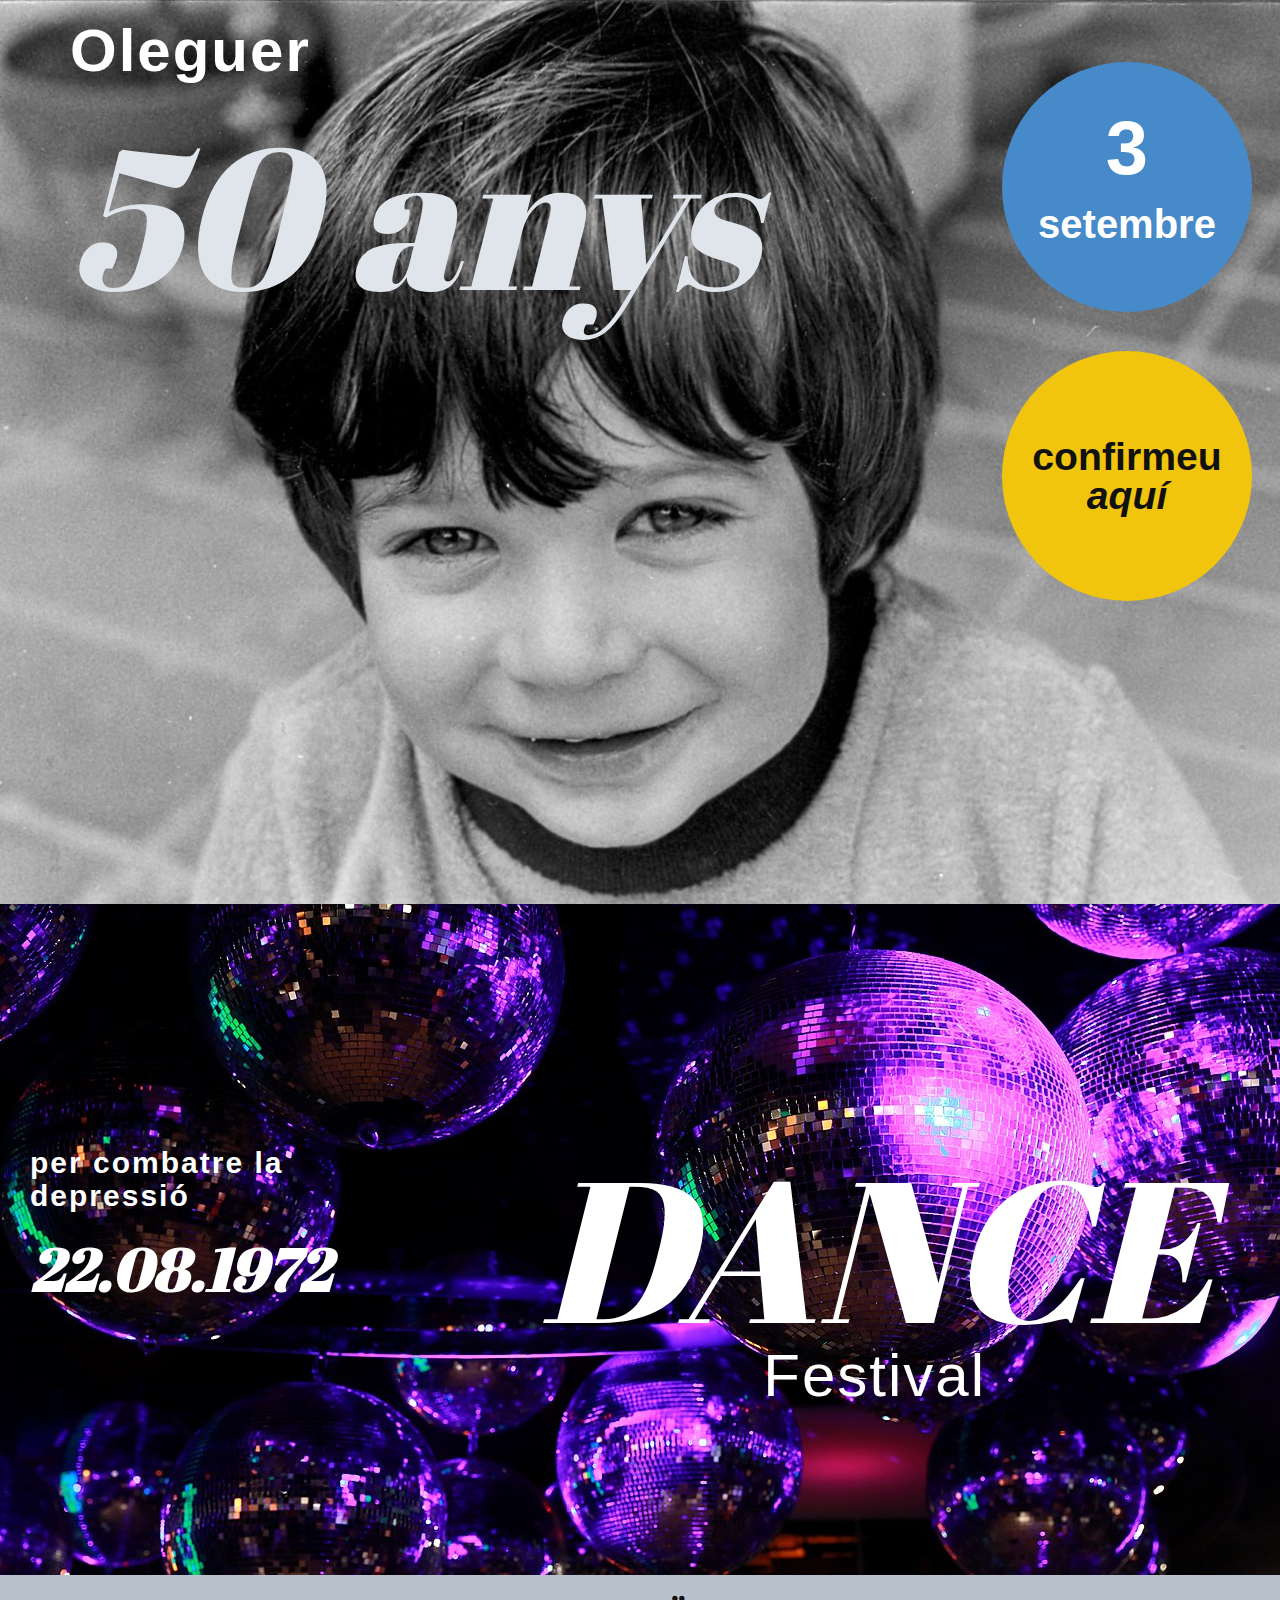
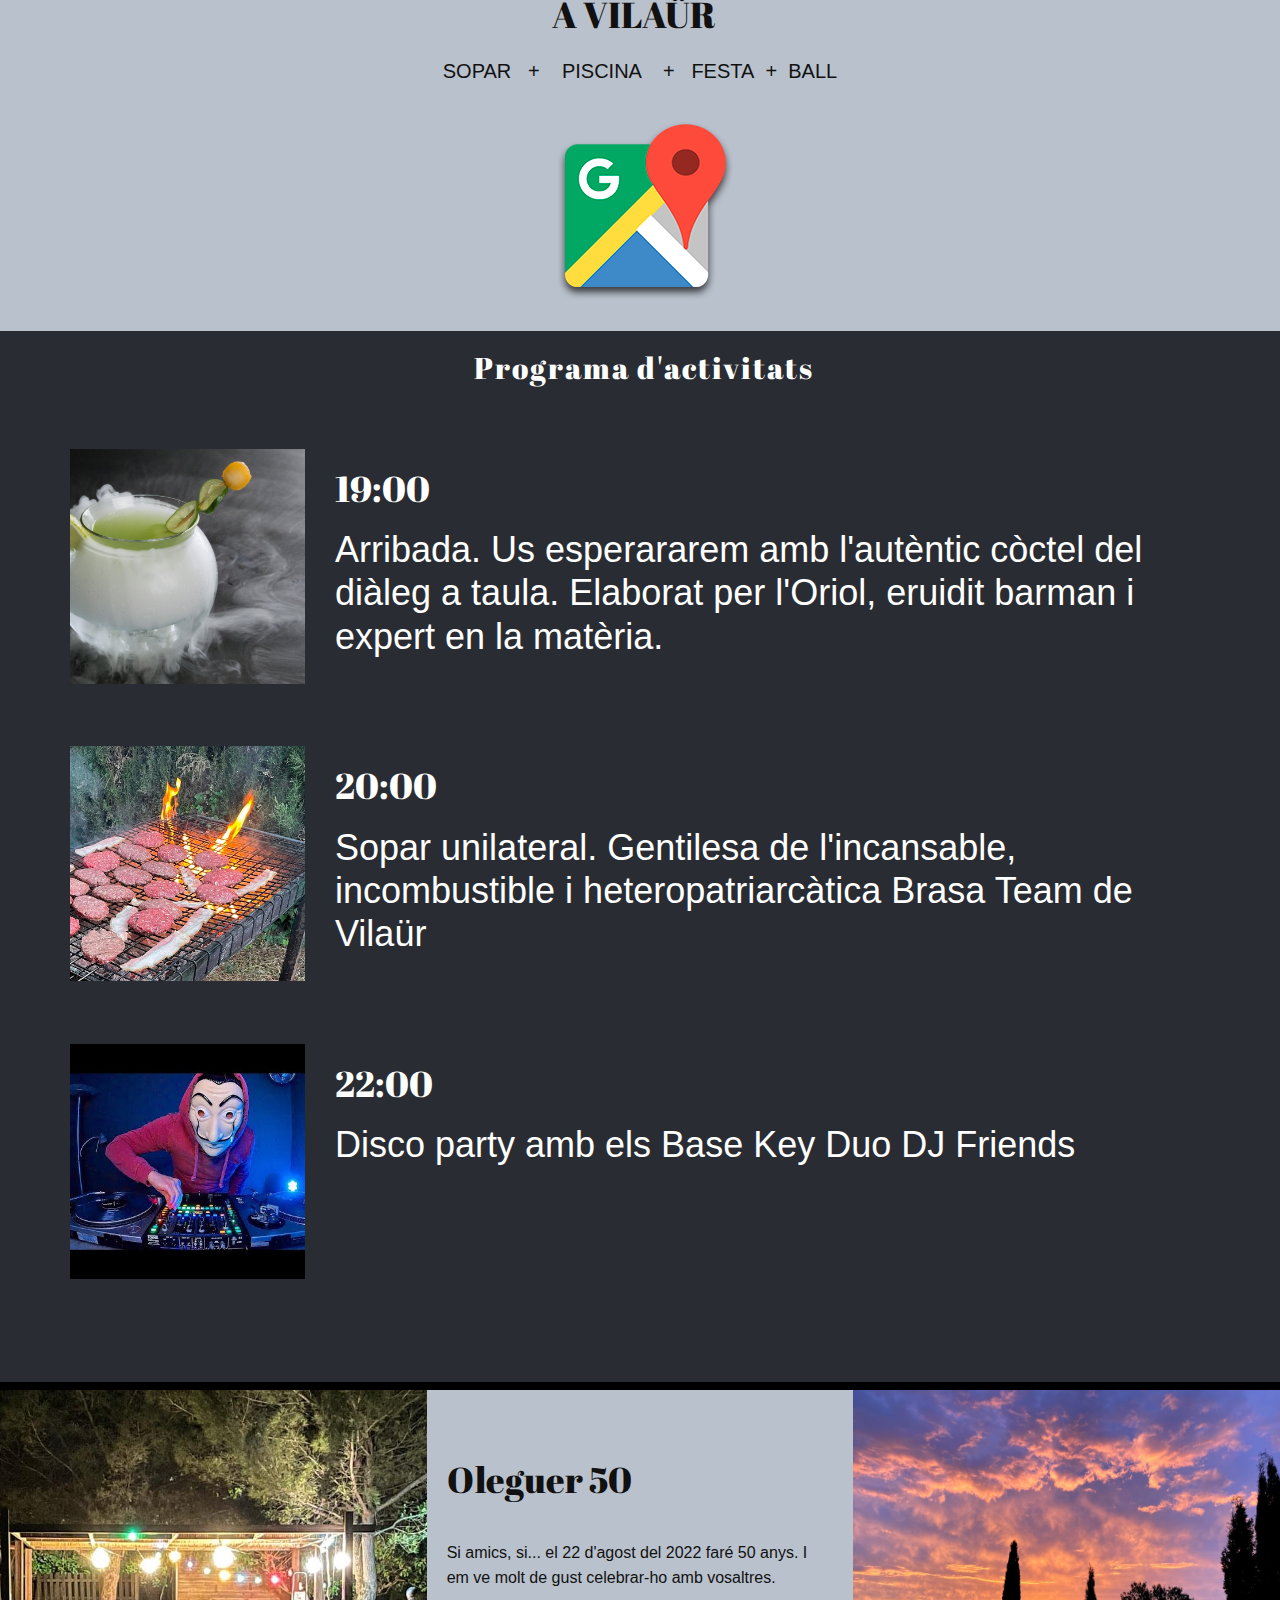
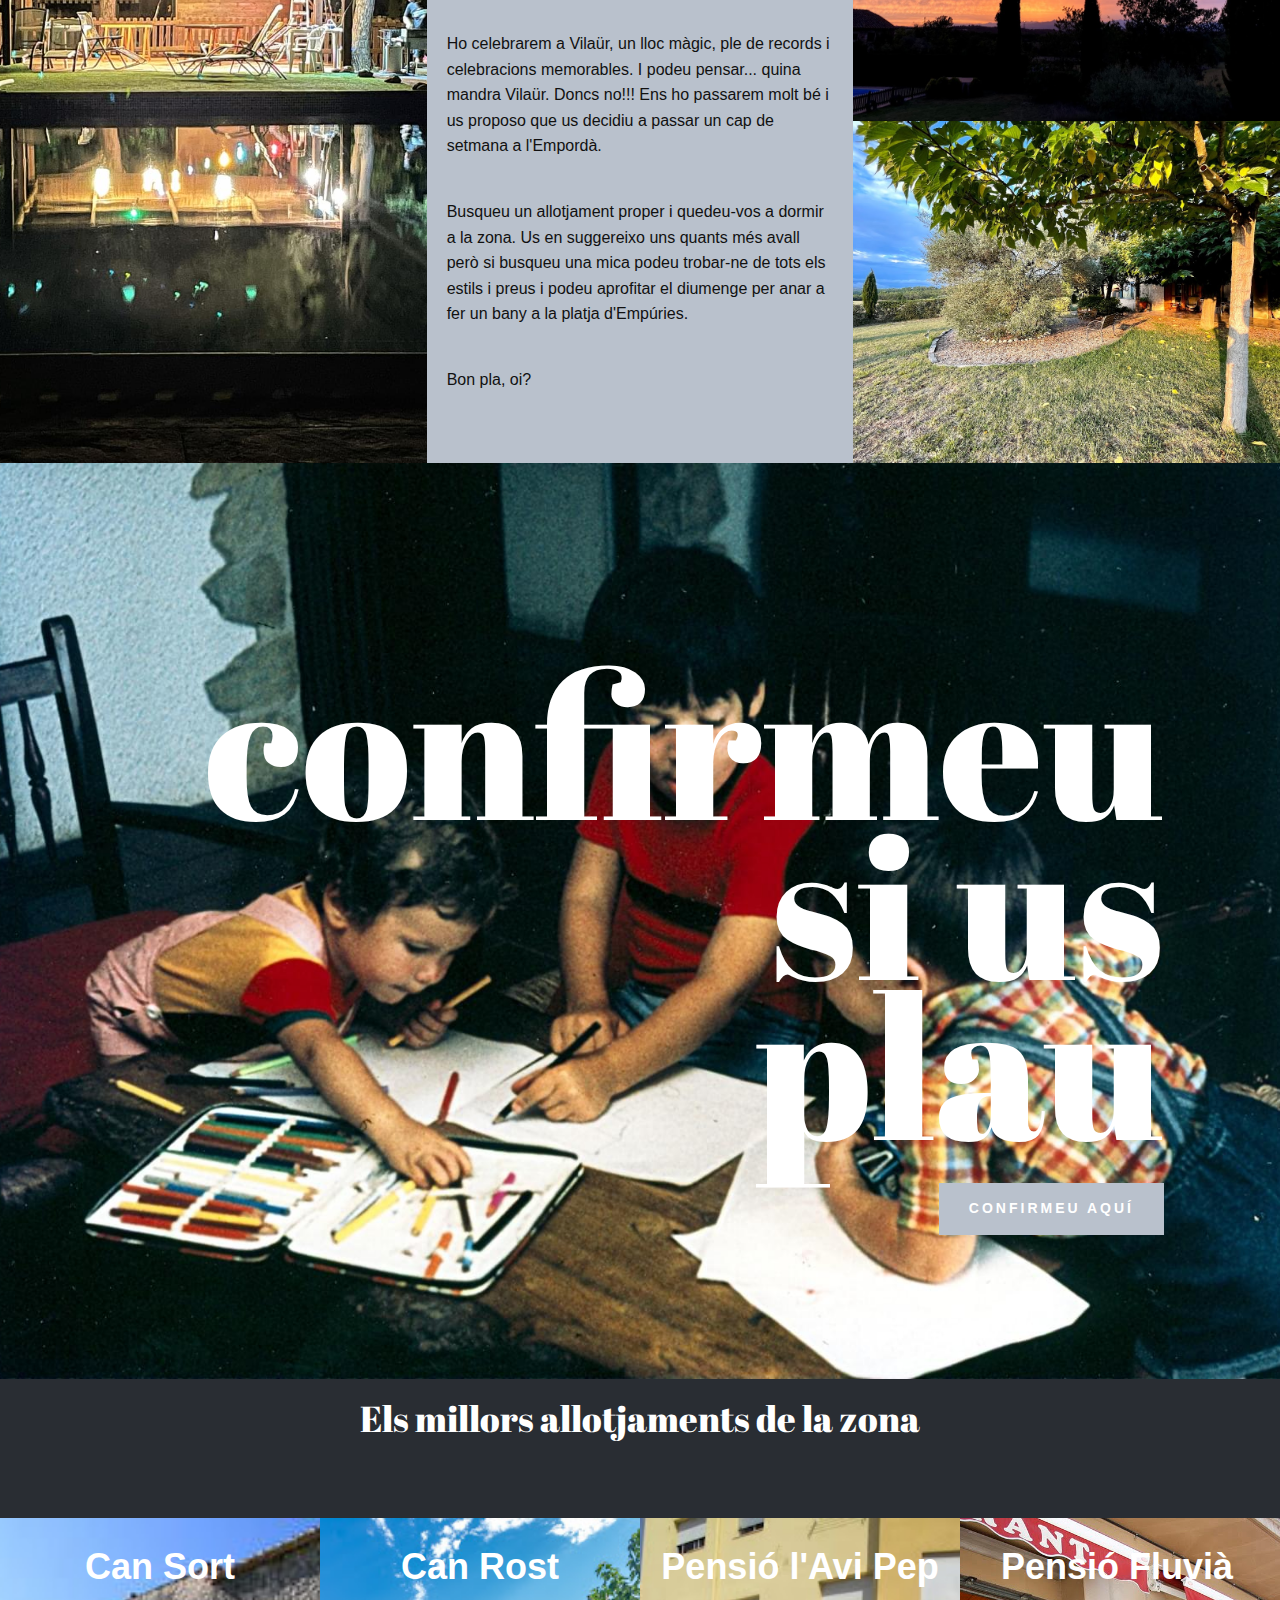
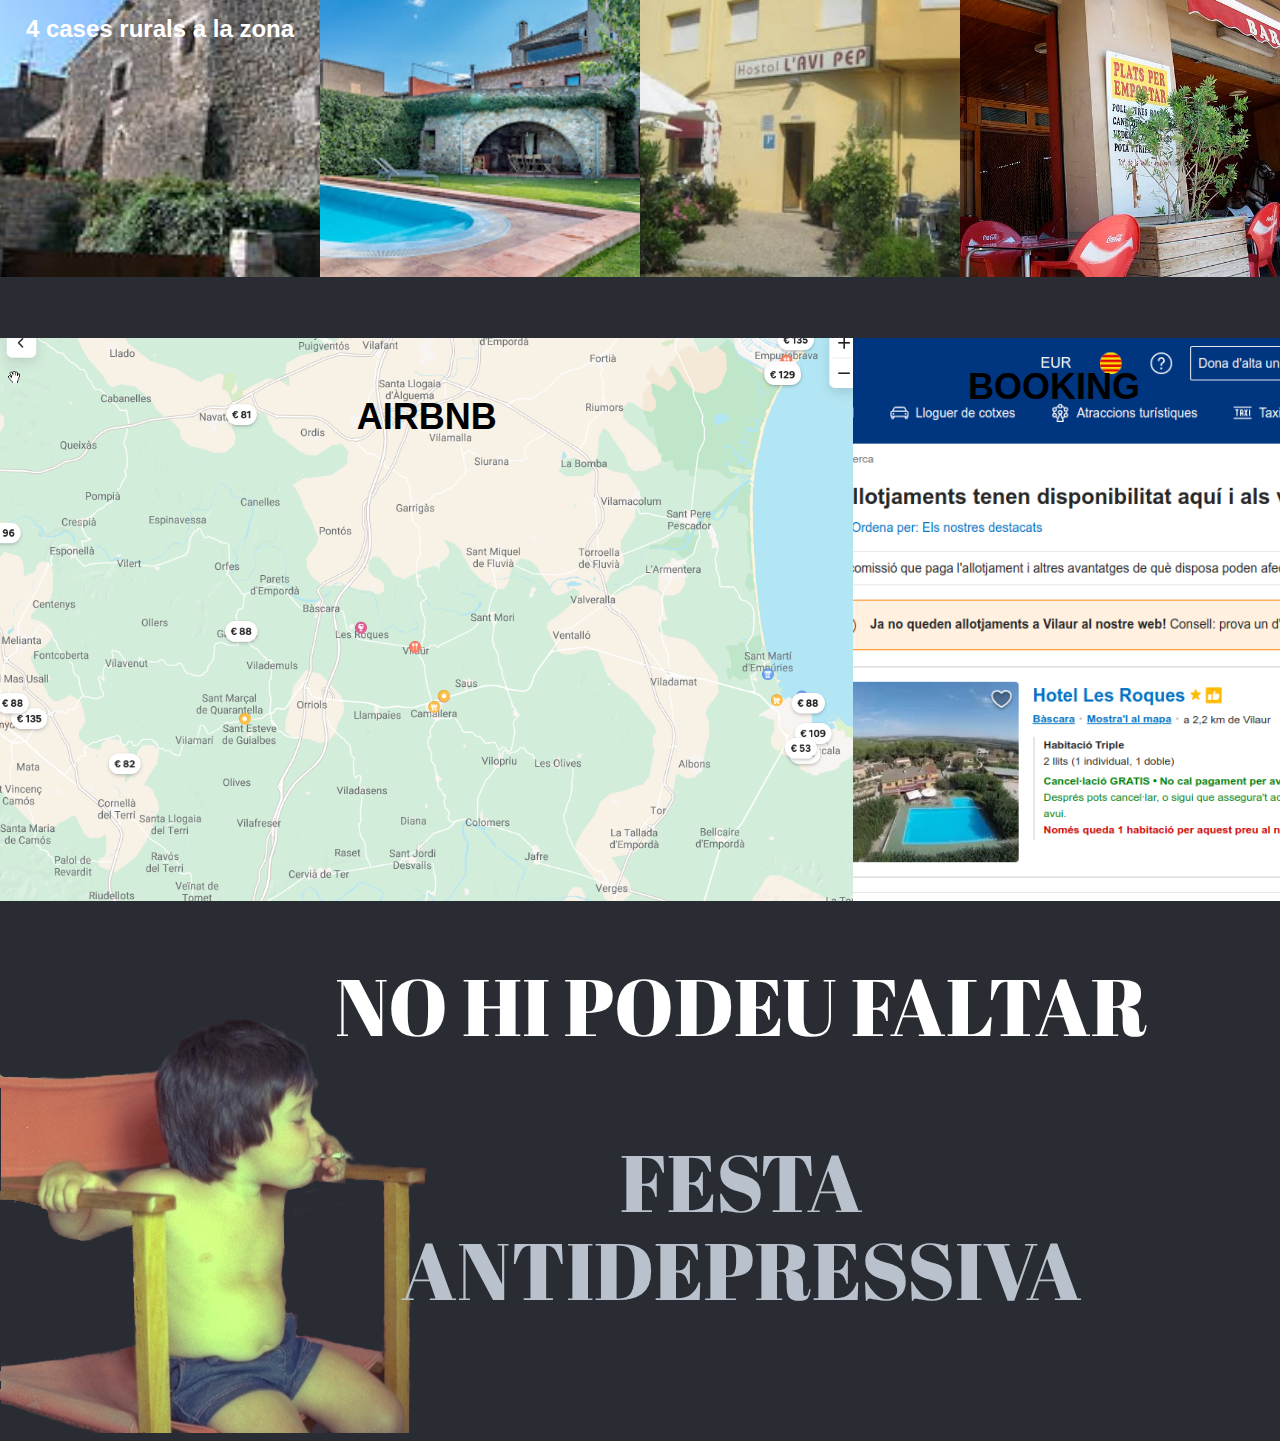
==== commit 94bc8942: "oleguer fumant" ====
--- a/50.html
+++ b/50.html
@@ -1031,8 +1031,8 @@
 }</style></section><section class="u-align-center u-clearfix u-palette-5-dark-3 u-block-7d73-1" custom-posts-hash="[]" data-style="blank" data-section-properties="{&quot;margin&quot;:&quot;none&quot;,&quot;stretch&quot;:true}" id="carousel_39ce" data-source="functional_fix" data-id="7d73">
   <div class="u-clearfix u-sheet u-block-7d73-2"><h1 class="u-custom-font u-text u-block-7d73-11">​<span class="u-icon u-block-7d73-26"></span>&nbsp;Programa d'activitats</h1><div class="u-expanded-width u-list u-block-7d73-3"><div class="u-repeater u-block-7d73-4">
     <div class="u-container-style u-list-item u-repeater-item u-block-7d73-5"><div class="u-container-layout u-similar-container u-block-7d73-6"><img src="images/Fire_Cocktail.jpg" alt="" class="u-image u-image-default u-preserve-proportions u-block-7d73-12" data-image-width="154" data-image-height="154"><h2 class="u-custom-font u-text u-block-7d73-15">19:00</h2><h5 class="u-custom-font u-font-pt-sans u-text u-block-7d73-18">Arribada. Us esperararem amb l'autèntic còctel del diàleg a taula. Elaborat per l'Oriol, eruidit barman i expert en la matèria.</h5></div></div>
-    <div class="u-container-style u-list-item u-repeater-item u-block-7d73-7"><div class="u-container-layout u-similar-container u-block-7d73-8"><img src="images/IMG_0306.jpg" alt="" class="u-image u-image-default u-preserve-proportions u-block-7d73-13" data-image-width="409" data-image-height="409"><h2 class="u-custom-font u-text u-block-7d73-16">20:00</h2><h5 class="u-custom-font u-font-pt-sans u-text u-block-7d73-19">Sopar unilateral. Gentilesa de l'incansable, incombustible i heteropatriarca Brasa Team de Vilaür</h5></div></div>
-    <div class="u-container-style u-list-item u-repeater-item u-block-7d73-9"><div class="u-container-layout u-similar-container u-block-7d73-10"><img src="images/hqdefault.jpg" alt="" class="u-image u-image-default u-preserve-proportions u-block-7d73-14" data-image-width="360" data-image-height="360"><h2 class="u-custom-font u-text u-block-7d73-17">22:00</h2><h5 class="u-custom-font u-font-pt-sans u-text u-block-7d73-20">Disco party amb els Base Key duo DJ friends</h5></div></div>
+    <div class="u-container-style u-list-item u-repeater-item u-block-7d73-7"><div class="u-container-layout u-similar-container u-block-7d73-8"><img src="images/IMG_0306.jpg" alt="" class="u-image u-image-default u-preserve-proportions u-block-7d73-13" data-image-width="409" data-image-height="409"><h2 class="u-custom-font u-text u-block-7d73-16">20:00</h2><h5 class="u-custom-font u-font-pt-sans u-text u-block-7d73-19">Sopar unilateral. Gentilesa de l'incansable, incombustible i heteropatriarcàtica Brasa Team de Vilaür</h5></div></div>
+    <div class="u-container-style u-list-item u-repeater-item u-block-7d73-9"><div class="u-container-layout u-similar-container u-block-7d73-10"><img src="images/hqdefault.jpg" alt="" class="u-image u-image-default u-preserve-proportions u-block-7d73-14" data-image-width="360" data-image-height="360"><h2 class="u-custom-font u-text u-block-7d73-17">22:00</h2><h5 class="u-custom-font u-font-pt-sans u-text u-block-7d73-20">Disco party amb els Base Key Duo DJ Friends</h5></div></div>
 </div></div></div>
 <style data-mode="XL" data-visited="true">@media (min-width: 1200px) {
   .u-block-7d73-1 {
@@ -2852,6 +2852,11 @@
     padding-left: 0;
     padding-right: 0;
   }
+  .u-block-fumant {
+    position: absolute;
+    left: 0px;
+    bottom: 0px;
+  }
 }</style>
         <style data-mode="LG" data-visited="true">@media (max-width: 1199px) and (min-width: 992px) {
   .u-block-d33d-1 {
@@ -2914,6 +2919,11 @@
     padding-left: 0;
     padding-right: 0;
   }
+  .u-block-fumant {
+    position: absolute;
+    left: 0px;
+    bottom: 0px;
+  }
 }</style>
         <style data-mode="MD" data-visited="true">@media (max-width: 991px) and (min-width: 768px) {
   .u-block-d33d-1 {
@@ -2976,6 +2986,11 @@
     padding-left: 0;
     padding-right: 0;
   }
+  .u-block-fumant {
+    position: absolute;
+    left: 0px;
+    bottom: 0px;
+  }
 }</style>
         <style data-mode="SM">@media (max-width: 767px) and (min-width: 576px) {
   .u-block-d33d-1 {
@@ -3038,6 +3053,11 @@
     padding-left: 0;
     padding-right: 0;
   }
+  .u-block-fumant {
+    position: absolute;
+    left: 0px;
+    bottom: 0px;
+  }
 }</style>
         <style data-mode="XS">@media (max-width: 575px) {
   .u-block-d33d-1 {
@@ -3100,9 +3120,19 @@
     padding-left: 0;
     padding-right: 0;
   }
+.u-block-fumant {
+    position: absolute;
+    left: 0px;
+    bottom: 0px;
+  }
 }</style>
     </section><section class="u-align-center u-clearfix u-palette-5-dark-3 u-block-d1c9-1" custom-posts-hash="[]" data-style="blank" data-section-properties="{&quot;margin&quot;:&quot;none&quot;,&quot;stretch&quot;:true}" id="sec-0b57" data-source="Blank" data-id="d1c9">
-  <div class="u-clearfix u-sheet u-block-d1c9-2"><h2 class="u-custom-font u-text u-block-d1c9-3"><span class="u-text-palette-5-base"><font color="#ffffff">NO HI PODEU FALTAR</font><br><br>FESTA ANTIDEPRESSIVA</span></h2></div>
+    <div class="u-block-fumant"><img src="images/oleguer-fumant.png" /></div>
+    <div class="u-clearfix u-sheet u-block-d1c9-2">
+      <h2 class="u-custom-font u-text u-block-d1c9-3">
+        <span class="u-text-palette-5-base"><font color="#ffffff">NO HI PODEU FALTAR</font><br><br>FESTA ANTIDEPRESSIVA</span>
+      </h2>
+    </div>
 <style data-mode="XL">@media (min-width: 1200px) {
   .u-block-d1c9-1 {
     background-image: none;
@@ -3110,15 +3140,30 @@
   .u-block-d1c9-2 {
     min-height: 540px;
   }
+ .u-block-d1c9-3 {
+    font-family: "Abril Fatface" !important;
+    font-size: 5rem !important;
+    margin-top: 60px !important;
+    margin-bottom: 60px !important;
+    margin-left: 203px !important;
+    margin-right: 0 !important;
+}
+}</style><style data-mode="LG">@media (max-width: 1199px) and (min-width: 992px) {
+  .u-block-d1c9-1 {
+    background-image: none;
+  }
+  .u-block-d1c9-2 {
+    min-height: 540px;
+  }
   .u-block-d1c9-3 {
     font-family: "Abril Fatface" !important;
-    font-size: 6rem !important;
+    font-size: 4rem !important;
     margin-top: 60px !important;
+    margin-left: 300px !important;
+    margin-right: 0 !important;
     margin-bottom: 60px !important;
-    margin-left: 0 !important;
-    margin-right: 0 !important;
-  }
-}</style><style data-mode="LG">@media (max-width: 1199px) and (min-width: 992px) {
+  }
+}</style><style data-mode="MD">@media (max-width: 991px) and (min-width: 768px) {
   .u-block-d1c9-1 {
     background-image: none;
   }
@@ -3126,14 +3171,14 @@
     min-height: 540px;
   }
   .u-block-d1c9-3 {
-    font-family: "Abril Fatface" !important;
-    font-size: 6rem !important;
-    margin-top: 60px !important;
-    margin-left: 0 !important;
-    margin-right: 0 !important;
-    margin-bottom: 60px !important;
-  }
-}</style><style data-mode="MD">@media (max-width: 991px) and (min-width: 768px) {
+    font-family: "Abril Fatface";
+    font-size: 4rem !important;
+    margin-top: 60px;
+    margin-left: 300px;
+    margin-right: 0;
+    margin-bottom: 60px;
+  }
+}</style><style data-mode="SM">@media (max-width: 767px) and (min-width: 576px) {
   .u-block-d1c9-1 {
     background-image: none;
   }
@@ -3142,22 +3187,7 @@
   }
   .u-block-d1c9-3 {
     font-family: "Abril Fatface";
-    font-size: 6rem !important;
-    margin-top: 60px;
-    margin-left: 0;
-    margin-right: 0;
-    margin-bottom: 60px;
-  }
-}</style><style data-mode="SM">@media (max-width: 767px) and (min-width: 576px) {
-  .u-block-d1c9-1 {
-    background-image: none;
-  }
-  .u-block-d1c9-2 {
-    min-height: 540px;
-  }
-  .u-block-d1c9-3 {
-    font-family: "Abril Fatface";
-    font-size: 6rem !important;
+    font-size: 2.5rem !important;
     margin-top: 60px;
     margin-left: 0;
     margin-right: 0;
@@ -3172,7 +3202,7 @@
   }
   .u-block-d1c9-3 {
     font-family: "Abril Fatface";
-    font-size: 2.5rem !important;
+    font-size: 2.0rem !important;
     margin-top: 60px;
     margin-left: 0;
     margin-right: 0;
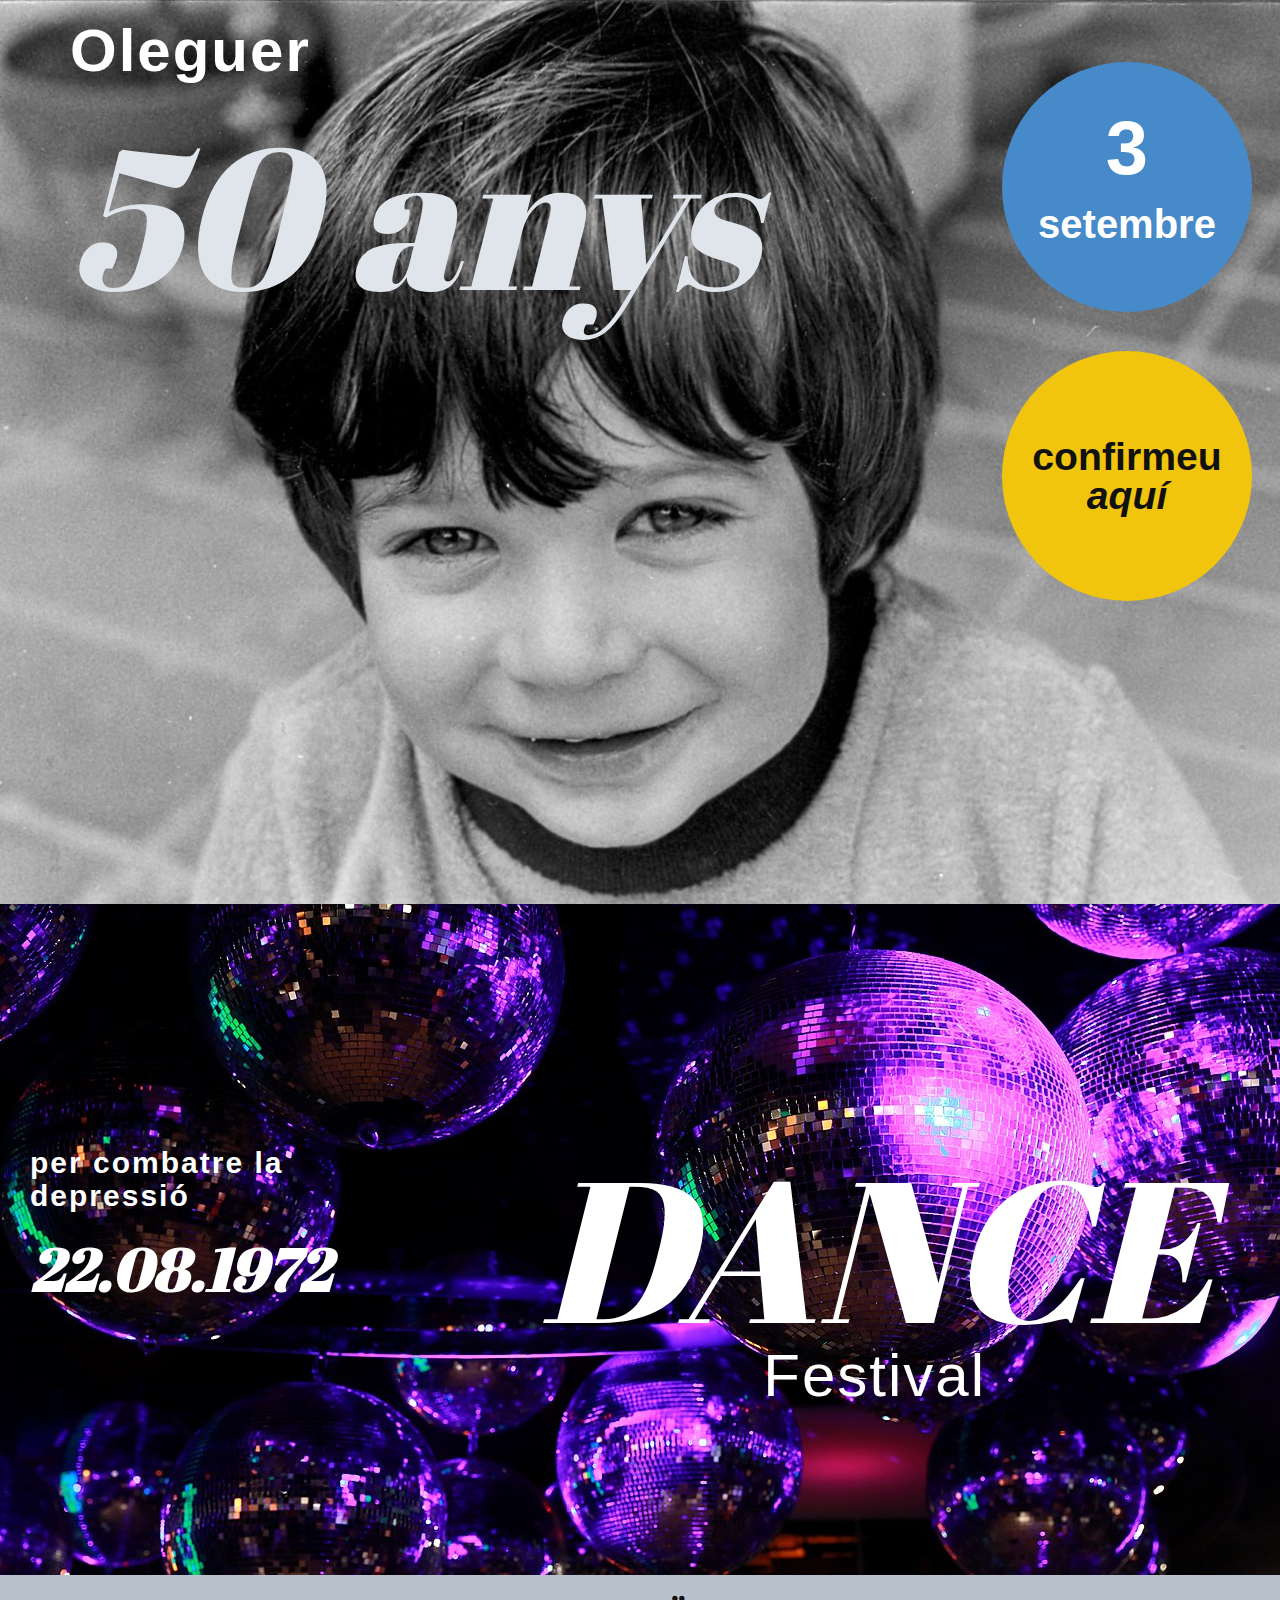
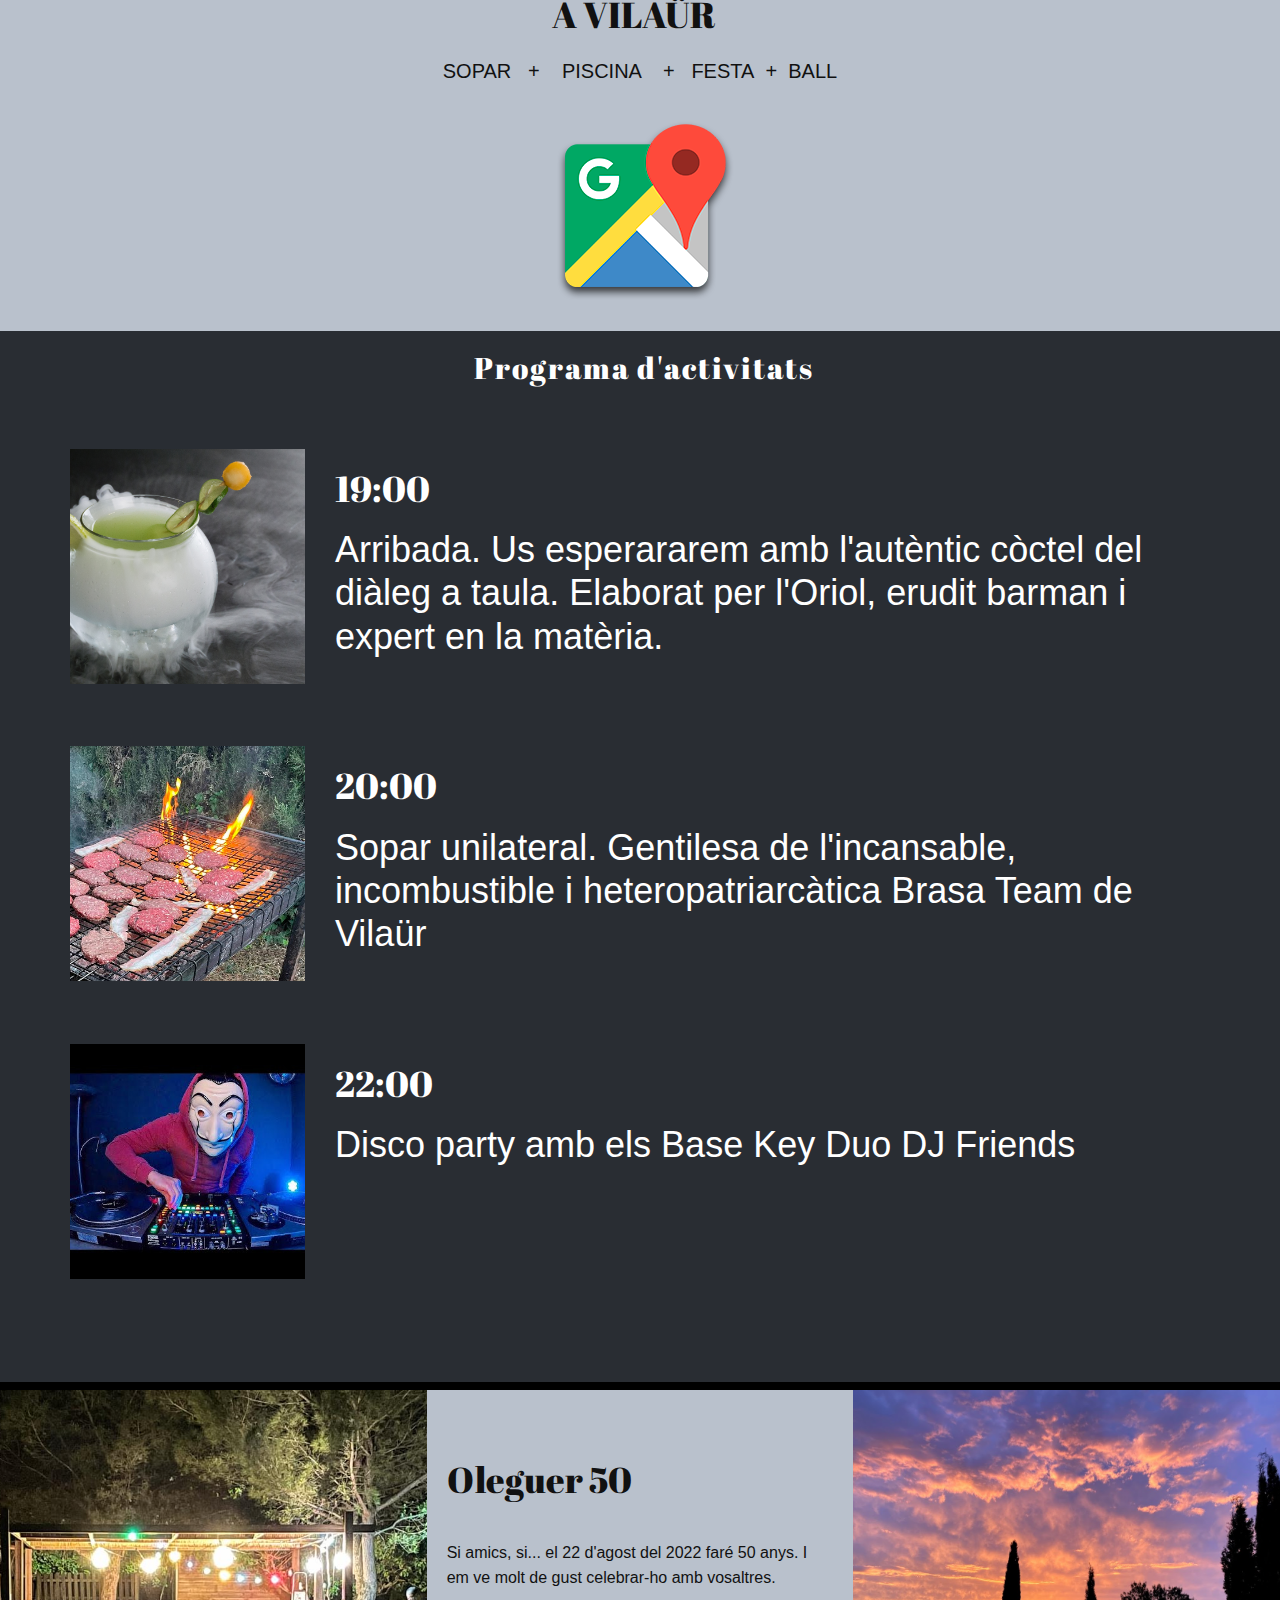
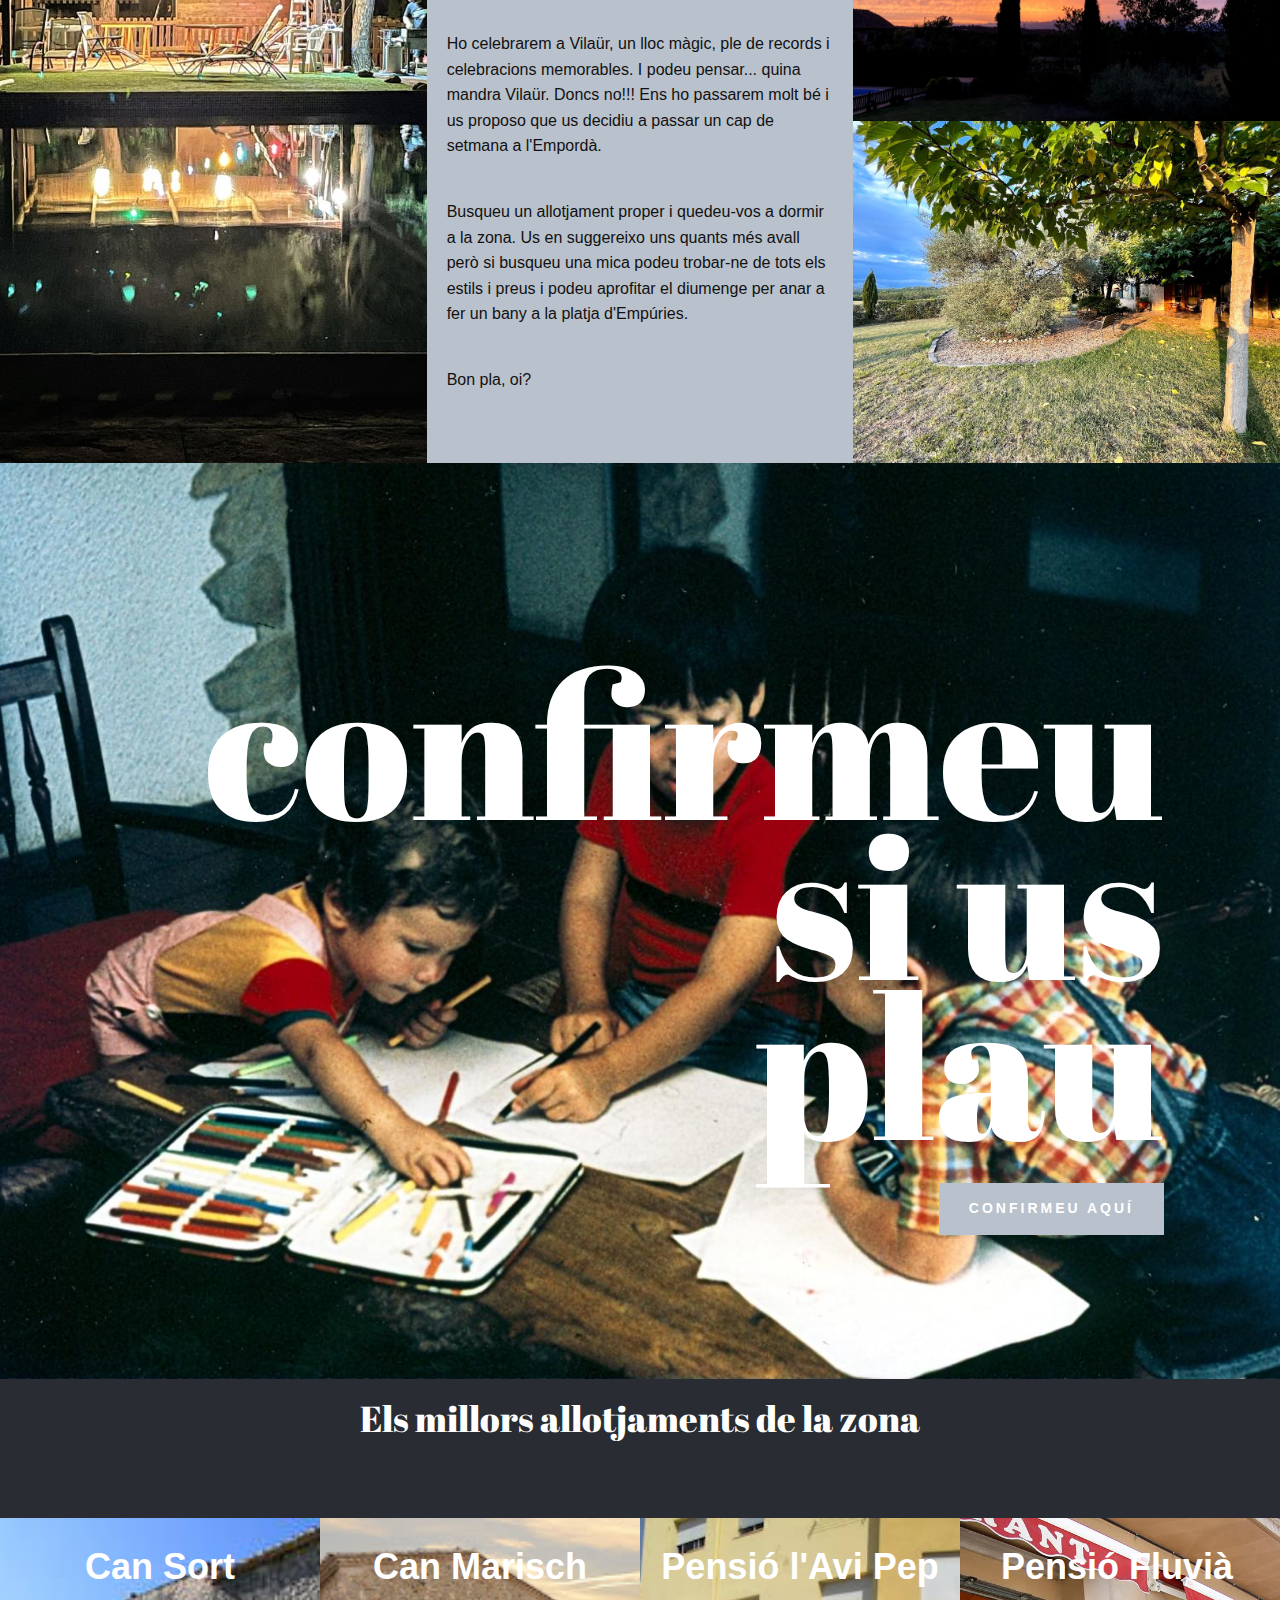
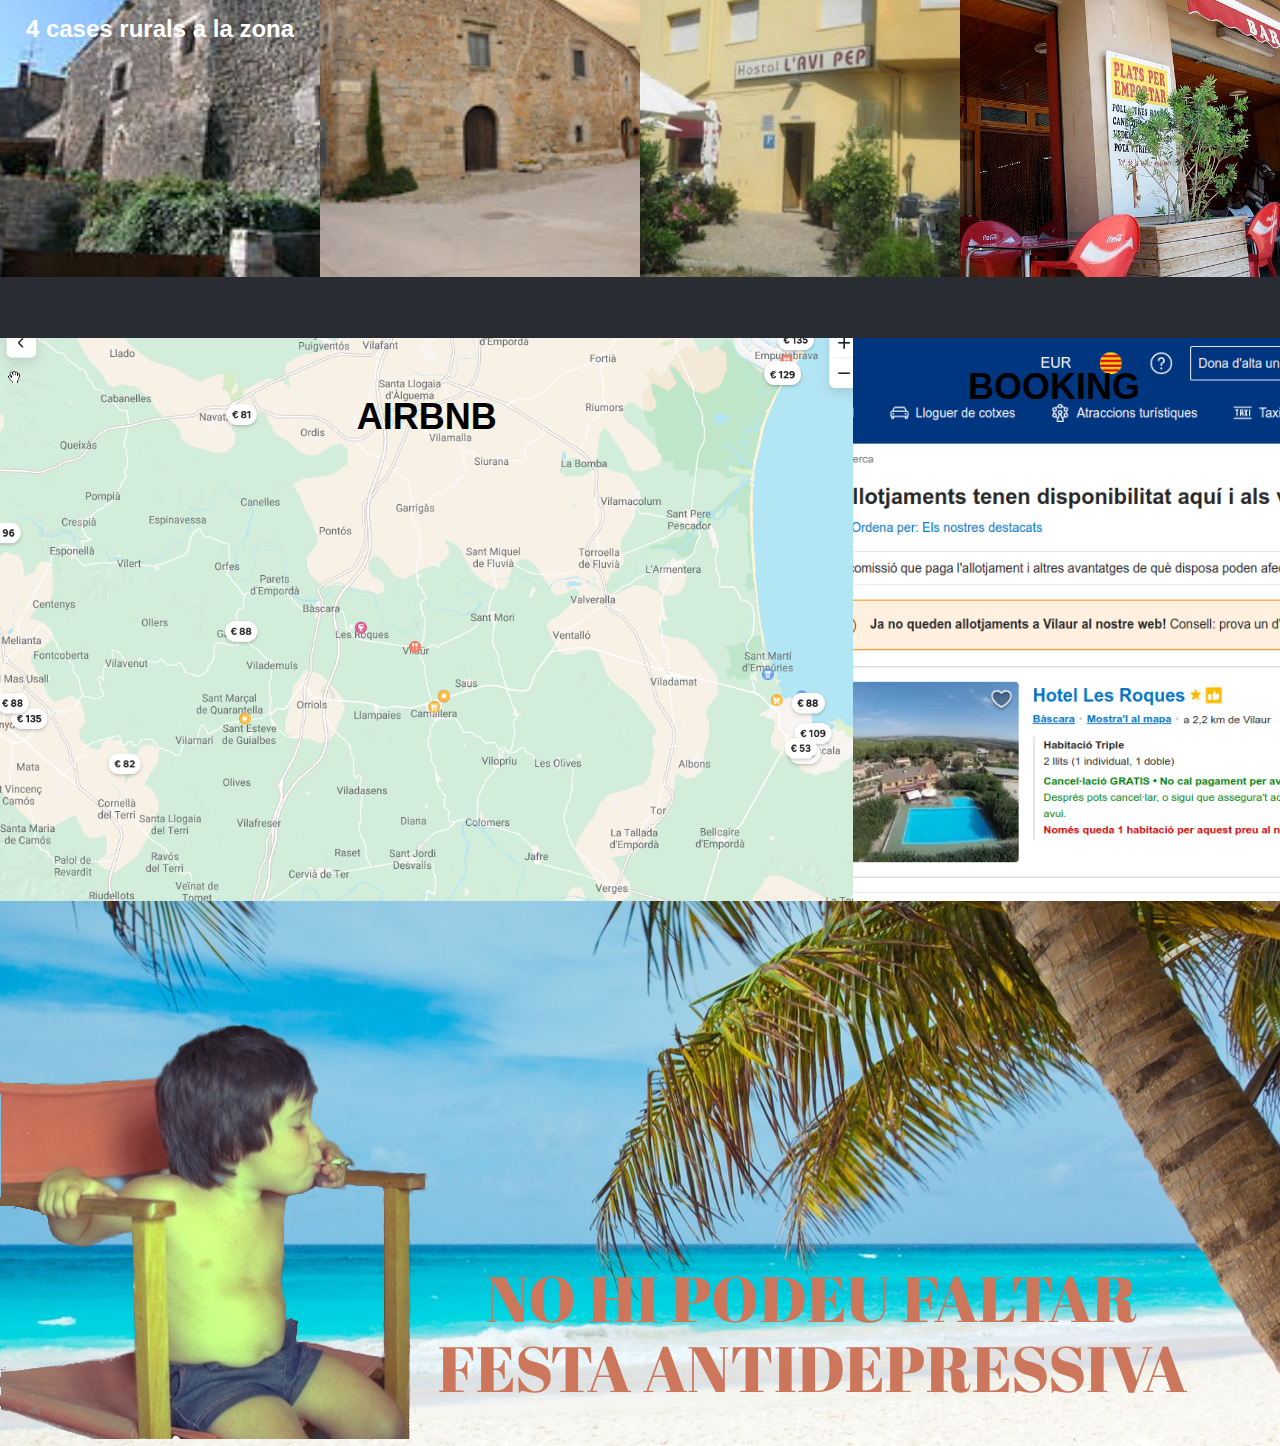
==== commit 48582e6d: "arreglo el peu" ====
--- a/50.html
+++ b/50.html
@@ -1030,7 +1030,7 @@
   }
 }</style></section><section class="u-align-center u-clearfix u-palette-5-dark-3 u-block-7d73-1" custom-posts-hash="[]" data-style="blank" data-section-properties="{&quot;margin&quot;:&quot;none&quot;,&quot;stretch&quot;:true}" id="carousel_39ce" data-source="functional_fix" data-id="7d73">
   <div class="u-clearfix u-sheet u-block-7d73-2"><h1 class="u-custom-font u-text u-block-7d73-11">​<span class="u-icon u-block-7d73-26"></span>&nbsp;Programa d'activitats</h1><div class="u-expanded-width u-list u-block-7d73-3"><div class="u-repeater u-block-7d73-4">
-    <div class="u-container-style u-list-item u-repeater-item u-block-7d73-5"><div class="u-container-layout u-similar-container u-block-7d73-6"><img src="images/Fire_Cocktail.jpg" alt="" class="u-image u-image-default u-preserve-proportions u-block-7d73-12" data-image-width="154" data-image-height="154"><h2 class="u-custom-font u-text u-block-7d73-15">19:00</h2><h5 class="u-custom-font u-font-pt-sans u-text u-block-7d73-18">Arribada. Us esperararem amb l'autèntic còctel del diàleg a taula. Elaborat per l'Oriol, eruidit barman i expert en la matèria.</h5></div></div>
+    <div class="u-container-style u-list-item u-repeater-item u-block-7d73-5"><div class="u-container-layout u-similar-container u-block-7d73-6"><img src="images/Fire_Cocktail.jpg" alt="" class="u-image u-image-default u-preserve-proportions u-block-7d73-12" data-image-width="154" data-image-height="154"><h2 class="u-custom-font u-text u-block-7d73-15">19:00</h2><h5 class="u-custom-font u-font-pt-sans u-text u-block-7d73-18">Arribada. Us esperararem amb l'autèntic còctel del diàleg a taula. Elaborat per l'Oriol, erudit barman i expert en la matèria.</h5></div></div>
     <div class="u-container-style u-list-item u-repeater-item u-block-7d73-7"><div class="u-container-layout u-similar-container u-block-7d73-8"><img src="images/IMG_0306.jpg" alt="" class="u-image u-image-default u-preserve-proportions u-block-7d73-13" data-image-width="409" data-image-height="409"><h2 class="u-custom-font u-text u-block-7d73-16">20:00</h2><h5 class="u-custom-font u-font-pt-sans u-text u-block-7d73-19">Sopar unilateral. Gentilesa de l'incansable, incombustible i heteropatriarcàtica Brasa Team de Vilaür</h5></div></div>
     <div class="u-container-style u-list-item u-repeater-item u-block-7d73-9"><div class="u-container-layout u-similar-container u-block-7d73-10"><img src="images/hqdefault.jpg" alt="" class="u-image u-image-default u-preserve-proportions u-block-7d73-14" data-image-width="360" data-image-height="360"><h2 class="u-custom-font u-text u-block-7d73-17">22:00</h2><h5 class="u-custom-font u-font-pt-sans u-text u-block-7d73-20">Disco party amb els Base Key Duo DJ Friends</h5></div></div>
 </div></div></div>
@@ -2313,8 +2313,8 @@
                     <div class="u-container-style u-image u-layout-cell u-left-cell u-size-15 u-size-30-md u-block-e2a2-3" data-image-width="214" data-image-height="144" data-href="http://www.cansort.com/">
                         <div class="u-container-layout u-block-e2a2-4"><p class="u-align-center u-text u-text-body-alt-color u-text-default u-block-e2a2-12">Can Sort<br><span style="font-size: 1.5rem;">4 cases rurals a la zona</span></p></div>
                     </div>
-                    <div class="u-container-style u-image u-layout-cell u-size-15 u-size-30-md u-block-e2a2-5" data-image-width="408" data-image-height="240" data-href="https://www.canrost.com/">
-                        <div class="u-container-layout u-block-e2a2-6"><p class="u-align-center u-text u-text-body-alt-color u-text-default u-block-e2a2-13"><a href="https://www.canrost.com/" class="u-active-none u-border-none u-btn u-button-link u-button-style u-hover-none u-none u-text-white u-block-e2a2-14">Can Rost<br></a><br></p></div>
+                    <div class="u-container-style u-image u-layout-cell u-size-15 u-size-30-md u-block-e2a2-5" data-image-width="408" data-image-height="240" data-href="http://www.canmarisch.com/">
+                        <div class="u-container-layout u-block-e2a2-6"><p class="u-align-center u-text u-text-body-alt-color u-text-default u-block-e2a2-13"><a href="http://www.canmarisch.com/" class="u-active-none u-border-none u-btn u-button-link u-button-style u-hover-none u-none u-text-white u-block-e2a2-14">Can Marisch<br></a><br></p></div>
                     </div>
                     <div class="u-container-style u-image u-layout-cell u-size-15 u-size-30-md u-block-e2a2-7" data-image-width="408" data-image-height="246" data-href="https://www.pensionlavipep.com/">
                         <div class="u-container-layout u-block-e2a2-8"><p class="u-align-center u-text u-text-default u-text-white u-block-e2a2-15"><a class="u-active-none u-border-none u-btn u-button-link u-button-style u-hover-none u-none u-text-white u-block-e2a2-16" href="https://www.pensionlavipep.com/">Pensió l'Avi Pep<br><br></a></p></div>
@@ -3130,81 +3130,91 @@
     <div class="u-block-fumant"><img src="images/oleguer-fumant.png" /></div>
     <div class="u-clearfix u-sheet u-block-d1c9-2">
       <h2 class="u-custom-font u-text u-block-d1c9-3">
-        <span class="u-text-palette-5-base"><font color="#ffffff">NO HI PODEU FALTAR</font><br><br>FESTA ANTIDEPRESSIVA</span>
+        <span class="u-text-palette-5-base"><font color="cc765b">NO HI PODEU FALTAR<br>FESTA ANTIDEPRESSIVA</font></span>
       </h2>
     </div>
 <style data-mode="XL">@media (min-width: 1200px) {
   .u-block-d1c9-1 {
-    background-image: none;
+    background-image: url("images/sunset.jpg");
+    background-position: 50% 50%;
+    min-height: 503px;
   }
   .u-block-d1c9-2 {
     min-height: 540px;
   }
  .u-block-d1c9-3 {
     font-family: "Abril Fatface" !important;
-    font-size: 5rem !important;
-    margin-top: 60px !important;
-    margin-bottom: 60px !important;
-    margin-left: 203px !important;
-    margin-right: 0 !important;
+    font-size: 4rem !important;
+    margin-top: 362px !important;
+    margin-bottom: 43px !important;
+    margin-left: 248px !important;
+    margin-right: -96px !important;
 }
 }</style><style data-mode="LG">@media (max-width: 1199px) and (min-width: 992px) {
   .u-block-d1c9-1 {
-    background-image: none;
+   background-image: url("images/sunset.jpg");
+    background-position: 50% 50%;
+    min-height: 503px;
   }
   .u-block-d1c9-2 {
     min-height: 540px;
   }
   .u-block-d1c9-3 {
     font-family: "Abril Fatface" !important;
-    font-size: 4rem !important;
-    margin-top: 60px !important;
-    margin-left: 300px !important;
+    font-size: 3rem !important;
+    margin-top: 378px !important;
+    margin-left: 385px !important;
     margin-right: 0 !important;
     margin-bottom: 60px !important;
   }
 }</style><style data-mode="MD">@media (max-width: 991px) and (min-width: 768px) {
   .u-block-d1c9-1 {
-    background-image: none;
+   background-image: url("images/sunset.jpg");
+    background-position: 50% 50%;
+    min-height: 503px;
   }
   .u-block-d1c9-2 {
     min-height: 540px;
   }
   .u-block-d1c9-3 {
     font-family: "Abril Fatface";
-    font-size: 4rem !important;
-    margin-top: 60px;
-    margin-left: 300px;
-    margin-right: 0;
-    margin-bottom: 60px;
+    font-size: 2rem !important;
+    margin-top: 378px !important;
+    margin-left: 385px !important;
+    margin-right: 0 !important;
+    margin-bottom: 60px !important;
   }
 }</style><style data-mode="SM">@media (max-width: 767px) and (min-width: 576px) {
   .u-block-d1c9-1 {
-    background-image: none;
+    background-image: url("images/sunset.jpg");
+    background-position: 50% 50%;
+    min-height: 503px;
   }
   .u-block-d1c9-2 {
     min-height: 540px;
   }
   .u-block-d1c9-3 {
     font-family: "Abril Fatface";
-    font-size: 2.5rem !important;
-    margin-top: 60px;
-    margin-left: 0;
-    margin-right: 0;
-    margin-bottom: 60px;
+    font-size: 2rem !important;
+    margin-top: 31px !important;
+    margin-left: -291px !important;
+    margin-right: 0 !important;
+    margin-bottom: 60px !important;
   }
 }</style><style data-mode="XS" data-visited="true">@media (max-width: 575px) {
   .u-block-d1c9-1 {
-    background-image: none;
+   background-image: url("images/sunset.jpg");
+    background-position: 50% 50%;
+    min-height: 503px;
   }
   .u-block-d1c9-2 {
     min-height: 495px;
   }
   .u-block-d1c9-3 {
     font-family: "Abril Fatface";
-    font-size: 2.0rem !important;
-    margin-top: 60px;
-    margin-left: 0;
+    font-size: 1.2rem !important;
+    margin-top: 31px;
+    margin-left: -186px;
     margin-right: 0;
     margin-bottom: 60px;
   }
